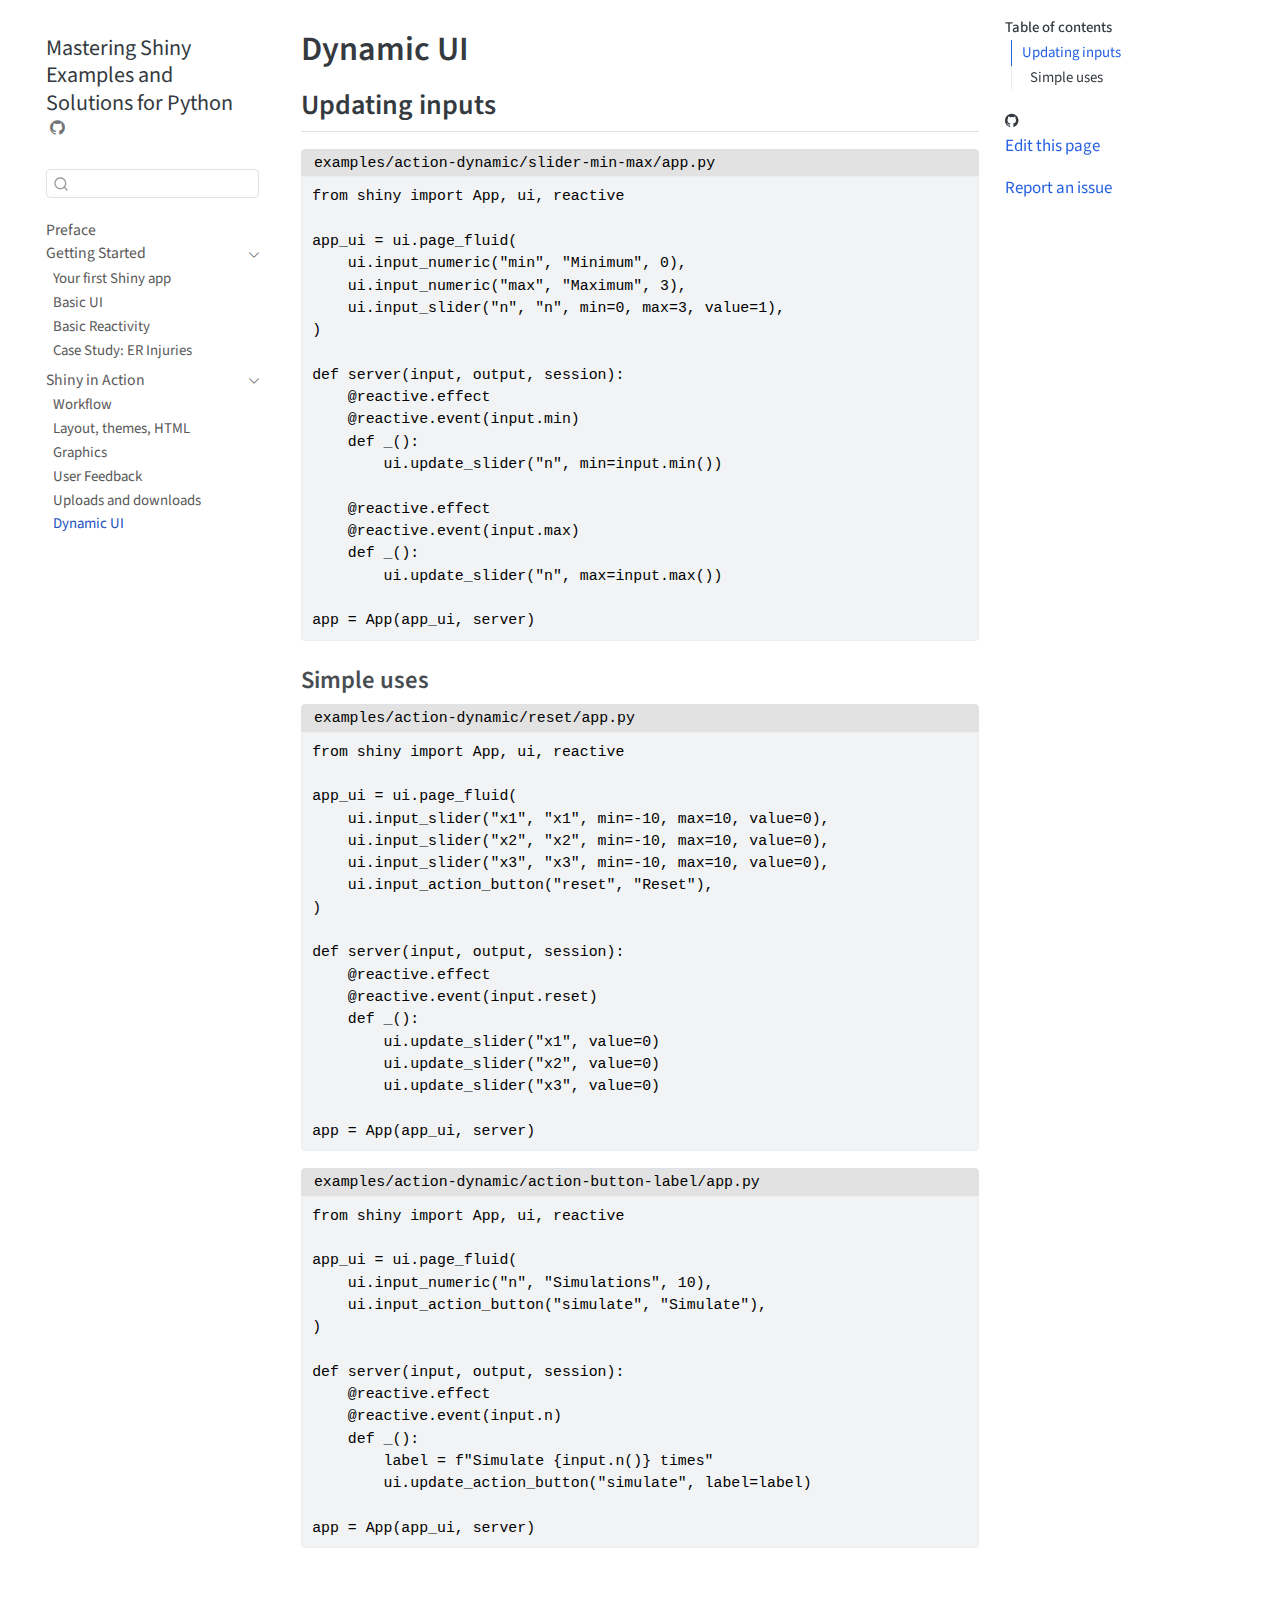
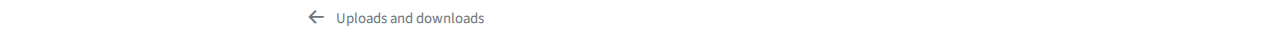
==== action-dynamic.html @ 2cd5fd48 "Built site for gh-pages" ====
<!DOCTYPE html>
<html xmlns="http://www.w3.org/1999/xhtml" lang="en" xml:lang="en"><head>

<meta charset="utf-8">
<meta name="generator" content="quarto-1.3.450">

<meta name="viewport" content="width=device-width, initial-scale=1.0, user-scalable=yes">


<title>Mastering Shiny Examples and Solutions for Python - Dynamic UI</title>
<style>
code{white-space: pre-wrap;}
span.smallcaps{font-variant: small-caps;}
div.columns{display: flex; gap: min(4vw, 1.5em);}
div.column{flex: auto; overflow-x: auto;}
div.hanging-indent{margin-left: 1.5em; text-indent: -1.5em;}
ul.task-list{list-style: none;}
ul.task-list li input[type="checkbox"] {
  width: 0.8em;
  margin: 0 0.8em 0.2em -1em; /* quarto-specific, see https://github.com/quarto-dev/quarto-cli/issues/4556 */ 
  vertical-align: middle;
}
/* CSS for syntax highlighting */
pre > code.sourceCode { white-space: pre; position: relative; }
pre > code.sourceCode > span { display: inline-block; line-height: 1.25; }
pre > code.sourceCode > span:empty { height: 1.2em; }
.sourceCode { overflow: visible; }
code.sourceCode > span { color: inherit; text-decoration: inherit; }
div.sourceCode { margin: 1em 0; }
pre.sourceCode { margin: 0; }
@media screen {
div.sourceCode { overflow: auto; }
}
@media print {
pre > code.sourceCode { white-space: pre-wrap; }
pre > code.sourceCode > span { text-indent: -5em; padding-left: 5em; }
}
pre.numberSource code
  { counter-reset: source-line 0; }
pre.numberSource code > span
  { position: relative; left: -4em; counter-increment: source-line; }
pre.numberSource code > span > a:first-child::before
  { content: counter(source-line);
    position: relative; left: -1em; text-align: right; vertical-align: baseline;
    border: none; display: inline-block;
    -webkit-touch-callout: none; -webkit-user-select: none;
    -khtml-user-select: none; -moz-user-select: none;
    -ms-user-select: none; user-select: none;
    padding: 0 4px; width: 4em;
  }
pre.numberSource { margin-left: 3em;  padding-left: 4px; }
div.sourceCode
  {   }
@media screen {
pre > code.sourceCode > span > a:first-child::before { text-decoration: underline; }
}
</style>


<script src="site_libs/quarto-nav/quarto-nav.js"></script>
<script src="site_libs/quarto-nav/headroom.min.js"></script>
<script src="site_libs/clipboard/clipboard.min.js"></script>
<script src="site_libs/quarto-search/autocomplete.umd.js"></script>
<script src="site_libs/quarto-search/fuse.min.js"></script>
<script src="site_libs/quarto-search/quarto-search.js"></script>
<meta name="quarto:offset" content="./">
<link href="./action-transfer.html" rel="prev">
<script src="site_libs/quarto-html/quarto.js"></script>
<script src="site_libs/quarto-html/popper.min.js"></script>
<script src="site_libs/quarto-html/tippy.umd.min.js"></script>
<script src="site_libs/quarto-html/anchor.min.js"></script>
<link href="site_libs/quarto-html/tippy.css" rel="stylesheet">
<link href="site_libs/quarto-html/quarto-syntax-highlighting.css" rel="stylesheet" id="quarto-text-highlighting-styles">
<script src="site_libs/bootstrap/bootstrap.min.js"></script>
<link href="site_libs/bootstrap/bootstrap-icons.css" rel="stylesheet">
<link href="site_libs/bootstrap/bootstrap.min.css" rel="stylesheet" id="quarto-bootstrap" data-mode="light">
<script id="quarto-search-options" type="application/json">{
  "location": "sidebar",
  "copy-button": false,
  "collapse-after": 3,
  "panel-placement": "start",
  "type": "textbox",
  "limit": 20,
  "language": {
    "search-no-results-text": "No results",
    "search-matching-documents-text": "matching documents",
    "search-copy-link-title": "Copy link to search",
    "search-hide-matches-text": "Hide additional matches",
    "search-more-match-text": "more match in this document",
    "search-more-matches-text": "more matches in this document",
    "search-clear-button-title": "Clear",
    "search-detached-cancel-button-title": "Cancel",
    "search-submit-button-title": "Submit",
    "search-label": "Search"
  }
}</script>


</head>

<body class="nav-sidebar floating">

<div id="quarto-search-results"></div>
  <header id="quarto-header" class="headroom fixed-top">
  <nav class="quarto-secondary-nav">
    <div class="container-fluid d-flex">
      <button type="button" class="quarto-btn-toggle btn" data-bs-toggle="collapse" data-bs-target="#quarto-sidebar,#quarto-sidebar-glass" aria-controls="quarto-sidebar" aria-expanded="false" aria-label="Toggle sidebar navigation" onclick="if (window.quartoToggleHeadroom) { window.quartoToggleHeadroom(); }">
        <i class="bi bi-layout-text-sidebar-reverse"></i>
      </button>
      <nav class="quarto-page-breadcrumbs" aria-label="breadcrumb"><ol class="breadcrumb"><li class="breadcrumb-item"><a href="./action-workflow.html">Shiny in Action</a></li><li class="breadcrumb-item"><a href="./action-dynamic.html"><span class="chapter-number">10</span>&nbsp; <span class="chapter-title">Dynamic UI</span></a></li></ol></nav>
      <a class="flex-grow-1" role="button" data-bs-toggle="collapse" data-bs-target="#quarto-sidebar,#quarto-sidebar-glass" aria-controls="quarto-sidebar" aria-expanded="false" aria-label="Toggle sidebar navigation" onclick="if (window.quartoToggleHeadroom) { window.quartoToggleHeadroom(); }">      
      </a>
      <button type="button" class="btn quarto-search-button" aria-label="" onclick="window.quartoOpenSearch();">
        <i class="bi bi-search"></i>
      </button>
    </div>
  </nav>
</header>
<!-- content -->
<div id="quarto-content" class="quarto-container page-columns page-rows-contents page-layout-article">
<!-- sidebar -->
  <nav id="quarto-sidebar" class="sidebar collapse collapse-horizontal sidebar-navigation floating overflow-auto">
    <div class="pt-lg-2 mt-2 text-left sidebar-header">
    <div class="sidebar-title mb-0 py-0">
      <a href="./">Mastering Shiny Examples and Solutions for Python</a> 
        <div class="sidebar-tools-main">
    <a href="https://github.com/youngroklee-ml/mastering-shiny-for-python" rel="" title="Source Code" class="quarto-navigation-tool px-1" aria-label="Source Code"><i class="bi bi-github"></i></a>
</div>
    </div>
      </div>
        <div class="mt-2 flex-shrink-0 align-items-center">
        <div class="sidebar-search">
        <div id="quarto-search" class="" title="Search"></div>
        </div>
        </div>
    <div class="sidebar-menu-container"> 
    <ul class="list-unstyled mt-1">
        <li class="sidebar-item">
  <div class="sidebar-item-container"> 
  <a href="./index.html" class="sidebar-item-text sidebar-link">
 <span class="menu-text">Preface</span></a>
  </div>
</li>
        <li class="sidebar-item sidebar-item-section">
      <div class="sidebar-item-container"> 
            <a class="sidebar-item-text sidebar-link text-start" data-bs-toggle="collapse" data-bs-target="#quarto-sidebar-section-1" aria-expanded="true">
 <span class="menu-text">Getting Started</span></a>
          <a class="sidebar-item-toggle text-start" data-bs-toggle="collapse" data-bs-target="#quarto-sidebar-section-1" aria-expanded="true" aria-label="Toggle section">
            <i class="bi bi-chevron-right ms-2"></i>
          </a> 
      </div>
      <ul id="quarto-sidebar-section-1" class="collapse list-unstyled sidebar-section depth1 show">  
          <li class="sidebar-item">
  <div class="sidebar-item-container"> 
  <a href="./basic-app.html" class="sidebar-item-text sidebar-link"><span class="chapter-title">Your first Shiny app</span></a>
  </div>
</li>
          <li class="sidebar-item">
  <div class="sidebar-item-container"> 
  <a href="./basic-ui.html" class="sidebar-item-text sidebar-link"><span class="chapter-title">Basic UI</span></a>
  </div>
</li>
          <li class="sidebar-item">
  <div class="sidebar-item-container"> 
  <a href="./basic-reactivity.html" class="sidebar-item-text sidebar-link"><span class="chapter-title">Basic Reactivity</span></a>
  </div>
</li>
          <li class="sidebar-item">
  <div class="sidebar-item-container"> 
  <a href="./basic-case-study.html" class="sidebar-item-text sidebar-link"><span class="chapter-title">Case Study: ER Injuries</span></a>
  </div>
</li>
      </ul>
  </li>
        <li class="sidebar-item sidebar-item-section">
      <div class="sidebar-item-container"> 
            <a class="sidebar-item-text sidebar-link text-start" data-bs-toggle="collapse" data-bs-target="#quarto-sidebar-section-2" aria-expanded="true">
 <span class="menu-text">Shiny in Action</span></a>
          <a class="sidebar-item-toggle text-start" data-bs-toggle="collapse" data-bs-target="#quarto-sidebar-section-2" aria-expanded="true" aria-label="Toggle section">
            <i class="bi bi-chevron-right ms-2"></i>
          </a> 
      </div>
      <ul id="quarto-sidebar-section-2" class="collapse list-unstyled sidebar-section depth1 show">  
          <li class="sidebar-item">
  <div class="sidebar-item-container"> 
  <a href="./action-workflow.html" class="sidebar-item-text sidebar-link"><span class="chapter-title">Workflow</span></a>
  </div>
</li>
          <li class="sidebar-item">
  <div class="sidebar-item-container"> 
  <a href="./action-layout.html" class="sidebar-item-text sidebar-link"><span class="chapter-title">Layout, themes, HTML</span></a>
  </div>
</li>
          <li class="sidebar-item">
  <div class="sidebar-item-container"> 
  <a href="./action-graphics.html" class="sidebar-item-text sidebar-link"><span class="chapter-title">Graphics</span></a>
  </div>
</li>
          <li class="sidebar-item">
  <div class="sidebar-item-container"> 
  <a href="./action-feedback.html" class="sidebar-item-text sidebar-link"><span class="chapter-title">User Feedback</span></a>
  </div>
</li>
          <li class="sidebar-item">
  <div class="sidebar-item-container"> 
  <a href="./action-transfer.html" class="sidebar-item-text sidebar-link"><span class="chapter-title">Uploads and downloads</span></a>
  </div>
</li>
          <li class="sidebar-item">
  <div class="sidebar-item-container"> 
  <a href="./action-dynamic.html" class="sidebar-item-text sidebar-link active"><span class="chapter-title">Dynamic UI</span></a>
  </div>
</li>
      </ul>
  </li>
    </ul>
    </div>
</nav>
<div id="quarto-sidebar-glass" data-bs-toggle="collapse" data-bs-target="#quarto-sidebar,#quarto-sidebar-glass"></div>
<!-- margin-sidebar -->
    <div id="quarto-margin-sidebar" class="sidebar margin-sidebar">
        <nav id="TOC" role="doc-toc" class="toc-active">
    <h2 id="toc-title">Table of contents</h2>
   
  <ul>
  <li><a href="#updating-inputs" id="toc-updating-inputs" class="nav-link active" data-scroll-target="#updating-inputs">Updating inputs</a>
  <ul class="collapse">
  <li><a href="#simple-uses" id="toc-simple-uses" class="nav-link" data-scroll-target="#simple-uses">Simple uses</a></li>
  </ul></li>
  </ul>
<div class="toc-actions"><div><i class="bi bi-github"></i></div><div class="action-links"><p><a href="https://github.com/youngroklee-ml/mastering-shiny-for-python/edit/main/action-dynamic.qmd" class="toc-action">Edit this page</a></p><p><a href="https://github.com/youngroklee-ml/mastering-shiny-for-python/issues/new" class="toc-action">Report an issue</a></p></div></div></nav>
    </div>
<!-- main -->
<main class="content" id="quarto-document-content">

<header id="title-block-header" class="quarto-title-block default">
<div class="quarto-title">
<h1 class="title"><span class="chapter-title">Dynamic UI</span></h1>
</div>



<div class="quarto-title-meta">

    
  
    
  </div>
  

</header>

<section id="updating-inputs" class="level2">
<h2 class="anchored" data-anchor-id="updating-inputs">Updating inputs</h2>
<div class="code-with-filename">
<div class="code-with-filename-file">
<pre><strong>examples/action-dynamic/slider-min-max/app.py</strong></pre>
</div>
<div class="sourceCode" id="cb1"><pre class="sourceCode python code-with-copy"><code class="sourceCode python"><span id="cb1-1"><a href="#cb1-1" aria-hidden="true" tabindex="-1"></a><span class="im">from</span> shiny <span class="im">import</span> App, ui, reactive</span>
<span id="cb1-2"><a href="#cb1-2" aria-hidden="true" tabindex="-1"></a></span>
<span id="cb1-3"><a href="#cb1-3" aria-hidden="true" tabindex="-1"></a>app_ui <span class="op">=</span> ui.page_fluid(</span>
<span id="cb1-4"><a href="#cb1-4" aria-hidden="true" tabindex="-1"></a>    ui.input_numeric(<span class="st">"min"</span>, <span class="st">"Minimum"</span>, <span class="dv">0</span>),</span>
<span id="cb1-5"><a href="#cb1-5" aria-hidden="true" tabindex="-1"></a>    ui.input_numeric(<span class="st">"max"</span>, <span class="st">"Maximum"</span>, <span class="dv">3</span>),</span>
<span id="cb1-6"><a href="#cb1-6" aria-hidden="true" tabindex="-1"></a>    ui.input_slider(<span class="st">"n"</span>, <span class="st">"n"</span>, <span class="bu">min</span><span class="op">=</span><span class="dv">0</span>, <span class="bu">max</span><span class="op">=</span><span class="dv">3</span>, value<span class="op">=</span><span class="dv">1</span>),</span>
<span id="cb1-7"><a href="#cb1-7" aria-hidden="true" tabindex="-1"></a>)</span>
<span id="cb1-8"><a href="#cb1-8" aria-hidden="true" tabindex="-1"></a></span>
<span id="cb1-9"><a href="#cb1-9" aria-hidden="true" tabindex="-1"></a><span class="kw">def</span> server(<span class="bu">input</span>, output, session):</span>
<span id="cb1-10"><a href="#cb1-10" aria-hidden="true" tabindex="-1"></a>    <span class="at">@reactive.effect</span></span>
<span id="cb1-11"><a href="#cb1-11" aria-hidden="true" tabindex="-1"></a>    <span class="at">@reactive.event</span>(<span class="bu">input</span>.<span class="bu">min</span>)</span>
<span id="cb1-12"><a href="#cb1-12" aria-hidden="true" tabindex="-1"></a>    <span class="kw">def</span> _():</span>
<span id="cb1-13"><a href="#cb1-13" aria-hidden="true" tabindex="-1"></a>        ui.update_slider(<span class="st">"n"</span>, <span class="bu">min</span><span class="op">=</span><span class="bu">input</span>.<span class="bu">min</span>())</span>
<span id="cb1-14"><a href="#cb1-14" aria-hidden="true" tabindex="-1"></a>    </span>
<span id="cb1-15"><a href="#cb1-15" aria-hidden="true" tabindex="-1"></a>    <span class="at">@reactive.effect</span></span>
<span id="cb1-16"><a href="#cb1-16" aria-hidden="true" tabindex="-1"></a>    <span class="at">@reactive.event</span>(<span class="bu">input</span>.<span class="bu">max</span>)</span>
<span id="cb1-17"><a href="#cb1-17" aria-hidden="true" tabindex="-1"></a>    <span class="kw">def</span> _():</span>
<span id="cb1-18"><a href="#cb1-18" aria-hidden="true" tabindex="-1"></a>        ui.update_slider(<span class="st">"n"</span>, <span class="bu">max</span><span class="op">=</span><span class="bu">input</span>.<span class="bu">max</span>())</span>
<span id="cb1-19"><a href="#cb1-19" aria-hidden="true" tabindex="-1"></a></span>
<span id="cb1-20"><a href="#cb1-20" aria-hidden="true" tabindex="-1"></a>app <span class="op">=</span> App(app_ui, server)</span></code><button title="Copy to Clipboard" class="code-copy-button"><i class="bi"></i></button></pre></div>
</div>
<section id="simple-uses" class="level3">
<h3 class="anchored" data-anchor-id="simple-uses">Simple uses</h3>
<div class="code-with-filename">
<div class="code-with-filename-file">
<pre><strong>examples/action-dynamic/reset/app.py</strong></pre>
</div>
<div class="sourceCode" id="cb2"><pre class="sourceCode python code-with-copy"><code class="sourceCode python"><span id="cb2-1"><a href="#cb2-1" aria-hidden="true" tabindex="-1"></a><span class="im">from</span> shiny <span class="im">import</span> App, ui, reactive</span>
<span id="cb2-2"><a href="#cb2-2" aria-hidden="true" tabindex="-1"></a></span>
<span id="cb2-3"><a href="#cb2-3" aria-hidden="true" tabindex="-1"></a>app_ui <span class="op">=</span> ui.page_fluid(</span>
<span id="cb2-4"><a href="#cb2-4" aria-hidden="true" tabindex="-1"></a>    ui.input_slider(<span class="st">"x1"</span>, <span class="st">"x1"</span>, <span class="bu">min</span><span class="op">=-</span><span class="dv">10</span>, <span class="bu">max</span><span class="op">=</span><span class="dv">10</span>, value<span class="op">=</span><span class="dv">0</span>),</span>
<span id="cb2-5"><a href="#cb2-5" aria-hidden="true" tabindex="-1"></a>    ui.input_slider(<span class="st">"x2"</span>, <span class="st">"x2"</span>, <span class="bu">min</span><span class="op">=-</span><span class="dv">10</span>, <span class="bu">max</span><span class="op">=</span><span class="dv">10</span>, value<span class="op">=</span><span class="dv">0</span>),</span>
<span id="cb2-6"><a href="#cb2-6" aria-hidden="true" tabindex="-1"></a>    ui.input_slider(<span class="st">"x3"</span>, <span class="st">"x3"</span>, <span class="bu">min</span><span class="op">=-</span><span class="dv">10</span>, <span class="bu">max</span><span class="op">=</span><span class="dv">10</span>, value<span class="op">=</span><span class="dv">0</span>),</span>
<span id="cb2-7"><a href="#cb2-7" aria-hidden="true" tabindex="-1"></a>    ui.input_action_button(<span class="st">"reset"</span>, <span class="st">"Reset"</span>),</span>
<span id="cb2-8"><a href="#cb2-8" aria-hidden="true" tabindex="-1"></a>)</span>
<span id="cb2-9"><a href="#cb2-9" aria-hidden="true" tabindex="-1"></a></span>
<span id="cb2-10"><a href="#cb2-10" aria-hidden="true" tabindex="-1"></a><span class="kw">def</span> server(<span class="bu">input</span>, output, session):</span>
<span id="cb2-11"><a href="#cb2-11" aria-hidden="true" tabindex="-1"></a>    <span class="at">@reactive.effect</span></span>
<span id="cb2-12"><a href="#cb2-12" aria-hidden="true" tabindex="-1"></a>    <span class="at">@reactive.event</span>(<span class="bu">input</span>.reset)</span>
<span id="cb2-13"><a href="#cb2-13" aria-hidden="true" tabindex="-1"></a>    <span class="kw">def</span> _():</span>
<span id="cb2-14"><a href="#cb2-14" aria-hidden="true" tabindex="-1"></a>        ui.update_slider(<span class="st">"x1"</span>, value<span class="op">=</span><span class="dv">0</span>)</span>
<span id="cb2-15"><a href="#cb2-15" aria-hidden="true" tabindex="-1"></a>        ui.update_slider(<span class="st">"x2"</span>, value<span class="op">=</span><span class="dv">0</span>)</span>
<span id="cb2-16"><a href="#cb2-16" aria-hidden="true" tabindex="-1"></a>        ui.update_slider(<span class="st">"x3"</span>, value<span class="op">=</span><span class="dv">0</span>)</span>
<span id="cb2-17"><a href="#cb2-17" aria-hidden="true" tabindex="-1"></a></span>
<span id="cb2-18"><a href="#cb2-18" aria-hidden="true" tabindex="-1"></a>app <span class="op">=</span> App(app_ui, server)</span></code><button title="Copy to Clipboard" class="code-copy-button"><i class="bi"></i></button></pre></div>
</div>
<div class="code-with-filename">
<div class="code-with-filename-file">
<pre><strong>examples/action-dynamic/action-button-label/app.py</strong></pre>
</div>
<div class="sourceCode" id="cb3"><pre class="sourceCode python code-with-copy"><code class="sourceCode python"><span id="cb3-1"><a href="#cb3-1" aria-hidden="true" tabindex="-1"></a><span class="im">from</span> shiny <span class="im">import</span> App, ui, reactive</span>
<span id="cb3-2"><a href="#cb3-2" aria-hidden="true" tabindex="-1"></a></span>
<span id="cb3-3"><a href="#cb3-3" aria-hidden="true" tabindex="-1"></a>app_ui <span class="op">=</span> ui.page_fluid(</span>
<span id="cb3-4"><a href="#cb3-4" aria-hidden="true" tabindex="-1"></a>    ui.input_numeric(<span class="st">"n"</span>, <span class="st">"Simulations"</span>, <span class="dv">10</span>),</span>
<span id="cb3-5"><a href="#cb3-5" aria-hidden="true" tabindex="-1"></a>    ui.input_action_button(<span class="st">"simulate"</span>, <span class="st">"Simulate"</span>),</span>
<span id="cb3-6"><a href="#cb3-6" aria-hidden="true" tabindex="-1"></a>)</span>
<span id="cb3-7"><a href="#cb3-7" aria-hidden="true" tabindex="-1"></a></span>
<span id="cb3-8"><a href="#cb3-8" aria-hidden="true" tabindex="-1"></a><span class="kw">def</span> server(<span class="bu">input</span>, output, session):</span>
<span id="cb3-9"><a href="#cb3-9" aria-hidden="true" tabindex="-1"></a>    <span class="at">@reactive.effect</span></span>
<span id="cb3-10"><a href="#cb3-10" aria-hidden="true" tabindex="-1"></a>    <span class="at">@reactive.event</span>(<span class="bu">input</span>.n)</span>
<span id="cb3-11"><a href="#cb3-11" aria-hidden="true" tabindex="-1"></a>    <span class="kw">def</span> _():</span>
<span id="cb3-12"><a href="#cb3-12" aria-hidden="true" tabindex="-1"></a>        label <span class="op">=</span> <span class="ss">f"Simulate </span><span class="sc">{</span><span class="bu">input</span><span class="sc">.</span>n()<span class="sc">}</span><span class="ss"> times"</span></span>
<span id="cb3-13"><a href="#cb3-13" aria-hidden="true" tabindex="-1"></a>        ui.update_action_button(<span class="st">"simulate"</span>, label<span class="op">=</span>label)</span>
<span id="cb3-14"><a href="#cb3-14" aria-hidden="true" tabindex="-1"></a></span>
<span id="cb3-15"><a href="#cb3-15" aria-hidden="true" tabindex="-1"></a>app <span class="op">=</span> App(app_ui, server)</span></code><button title="Copy to Clipboard" class="code-copy-button"><i class="bi"></i></button></pre></div>
</div>


</section>
</section>

</main> <!-- /main -->
<script id="quarto-html-after-body" type="application/javascript">
window.document.addEventListener("DOMContentLoaded", function (event) {
  const toggleBodyColorMode = (bsSheetEl) => {
    const mode = bsSheetEl.getAttribute("data-mode");
    const bodyEl = window.document.querySelector("body");
    if (mode === "dark") {
      bodyEl.classList.add("quarto-dark");
      bodyEl.classList.remove("quarto-light");
    } else {
      bodyEl.classList.add("quarto-light");
      bodyEl.classList.remove("quarto-dark");
    }
  }
  const toggleBodyColorPrimary = () => {
    const bsSheetEl = window.document.querySelector("link#quarto-bootstrap");
    if (bsSheetEl) {
      toggleBodyColorMode(bsSheetEl);
    }
  }
  toggleBodyColorPrimary();  
  const icon = "";
  const anchorJS = new window.AnchorJS();
  anchorJS.options = {
    placement: 'right',
    icon: icon
  };
  anchorJS.add('.anchored');
  const isCodeAnnotation = (el) => {
    for (const clz of el.classList) {
      if (clz.startsWith('code-annotation-')) {                     
        return true;
      }
    }
    return false;
  }
  const clipboard = new window.ClipboardJS('.code-copy-button', {
    text: function(trigger) {
      const codeEl = trigger.previousElementSibling.cloneNode(true);
      for (const childEl of codeEl.children) {
        if (isCodeAnnotation(childEl)) {
          childEl.remove();
        }
      }
      return codeEl.innerText;
    }
  });
  clipboard.on('success', function(e) {
    // button target
    const button = e.trigger;
    // don't keep focus
    button.blur();
    // flash "checked"
    button.classList.add('code-copy-button-checked');
    var currentTitle = button.getAttribute("title");
    button.setAttribute("title", "Copied!");
    let tooltip;
    if (window.bootstrap) {
      button.setAttribute("data-bs-toggle", "tooltip");
      button.setAttribute("data-bs-placement", "left");
      button.setAttribute("data-bs-title", "Copied!");
      tooltip = new bootstrap.Tooltip(button, 
        { trigger: "manual", 
          customClass: "code-copy-button-tooltip",
          offset: [0, -8]});
      tooltip.show();    
    }
    setTimeout(function() {
      if (tooltip) {
        tooltip.hide();
        button.removeAttribute("data-bs-title");
        button.removeAttribute("data-bs-toggle");
        button.removeAttribute("data-bs-placement");
      }
      button.setAttribute("title", currentTitle);
      button.classList.remove('code-copy-button-checked');
    }, 1000);
    // clear code selection
    e.clearSelection();
  });
  function tippyHover(el, contentFn) {
    const config = {
      allowHTML: true,
      content: contentFn,
      maxWidth: 500,
      delay: 100,
      arrow: false,
      appendTo: function(el) {
          return el.parentElement;
      },
      interactive: true,
      interactiveBorder: 10,
      theme: 'quarto',
      placement: 'bottom-start'
    };
    window.tippy(el, config); 
  }
  const noterefs = window.document.querySelectorAll('a[role="doc-noteref"]');
  for (var i=0; i<noterefs.length; i++) {
    const ref = noterefs[i];
    tippyHover(ref, function() {
      // use id or data attribute instead here
      let href = ref.getAttribute('data-footnote-href') || ref.getAttribute('href');
      try { href = new URL(href).hash; } catch {}
      const id = href.replace(/^#\/?/, "");
      const note = window.document.getElementById(id);
      return note.innerHTML;
    });
  }
      let selectedAnnoteEl;
      const selectorForAnnotation = ( cell, annotation) => {
        let cellAttr = 'data-code-cell="' + cell + '"';
        let lineAttr = 'data-code-annotation="' +  annotation + '"';
        const selector = 'span[' + cellAttr + '][' + lineAttr + ']';
        return selector;
      }
      const selectCodeLines = (annoteEl) => {
        const doc = window.document;
        const targetCell = annoteEl.getAttribute("data-target-cell");
        const targetAnnotation = annoteEl.getAttribute("data-target-annotation");
        const annoteSpan = window.document.querySelector(selectorForAnnotation(targetCell, targetAnnotation));
        const lines = annoteSpan.getAttribute("data-code-lines").split(",");
        const lineIds = lines.map((line) => {
          return targetCell + "-" + line;
        })
        let top = null;
        let height = null;
        let parent = null;
        if (lineIds.length > 0) {
            //compute the position of the single el (top and bottom and make a div)
            const el = window.document.getElementById(lineIds[0]);
            top = el.offsetTop;
            height = el.offsetHeight;
            parent = el.parentElement.parentElement;
          if (lineIds.length > 1) {
            const lastEl = window.document.getElementById(lineIds[lineIds.length - 1]);
            const bottom = lastEl.offsetTop + lastEl.offsetHeight;
            height = bottom - top;
          }
          if (top !== null && height !== null && parent !== null) {
            // cook up a div (if necessary) and position it 
            let div = window.document.getElementById("code-annotation-line-highlight");
            if (div === null) {
              div = window.document.createElement("div");
              div.setAttribute("id", "code-annotation-line-highlight");
              div.style.position = 'absolute';
              parent.appendChild(div);
            }
            div.style.top = top - 2 + "px";
            div.style.height = height + 4 + "px";
            let gutterDiv = window.document.getElementById("code-annotation-line-highlight-gutter");
            if (gutterDiv === null) {
              gutterDiv = window.document.createElement("div");
              gutterDiv.setAttribute("id", "code-annotation-line-highlight-gutter");
              gutterDiv.style.position = 'absolute';
              const codeCell = window.document.getElementById(targetCell);
              const gutter = codeCell.querySelector('.code-annotation-gutter');
              gutter.appendChild(gutterDiv);
            }
            gutterDiv.style.top = top - 2 + "px";
            gutterDiv.style.height = height + 4 + "px";
          }
          selectedAnnoteEl = annoteEl;
        }
      };
      const unselectCodeLines = () => {
        const elementsIds = ["code-annotation-line-highlight", "code-annotation-line-highlight-gutter"];
        elementsIds.forEach((elId) => {
          const div = window.document.getElementById(elId);
          if (div) {
            div.remove();
          }
        });
        selectedAnnoteEl = undefined;
      };
      // Attach click handler to the DT
      const annoteDls = window.document.querySelectorAll('dt[data-target-cell]');
      for (const annoteDlNode of annoteDls) {
        annoteDlNode.addEventListener('click', (event) => {
          const clickedEl = event.target;
          if (clickedEl !== selectedAnnoteEl) {
            unselectCodeLines();
            const activeEl = window.document.querySelector('dt[data-target-cell].code-annotation-active');
            if (activeEl) {
              activeEl.classList.remove('code-annotation-active');
            }
            selectCodeLines(clickedEl);
            clickedEl.classList.add('code-annotation-active');
          } else {
            // Unselect the line
            unselectCodeLines();
            clickedEl.classList.remove('code-annotation-active');
          }
        });
      }
  const findCites = (el) => {
    const parentEl = el.parentElement;
    if (parentEl) {
      const cites = parentEl.dataset.cites;
      if (cites) {
        return {
          el,
          cites: cites.split(' ')
        };
      } else {
        return findCites(el.parentElement)
      }
    } else {
      return undefined;
    }
  };
  var bibliorefs = window.document.querySelectorAll('a[role="doc-biblioref"]');
  for (var i=0; i<bibliorefs.length; i++) {
    const ref = bibliorefs[i];
    const citeInfo = findCites(ref);
    if (citeInfo) {
      tippyHover(citeInfo.el, function() {
        var popup = window.document.createElement('div');
        citeInfo.cites.forEach(function(cite) {
          var citeDiv = window.document.createElement('div');
          citeDiv.classList.add('hanging-indent');
          citeDiv.classList.add('csl-entry');
          var biblioDiv = window.document.getElementById('ref-' + cite);
          if (biblioDiv) {
            citeDiv.innerHTML = biblioDiv.innerHTML;
          }
          popup.appendChild(citeDiv);
        });
        return popup.innerHTML;
      });
    }
  }
});
</script>
<nav class="page-navigation">
  <div class="nav-page nav-page-previous">
      <a href="./action-transfer.html" class="pagination-link">
        <i class="bi bi-arrow-left-short"></i> <span class="nav-page-text"><span class="chapter-title">Uploads and downloads</span></span>
      </a>          
  </div>
  <div class="nav-page nav-page-next">
  </div>
</nav>
</div> <!-- /content -->



</body></html>
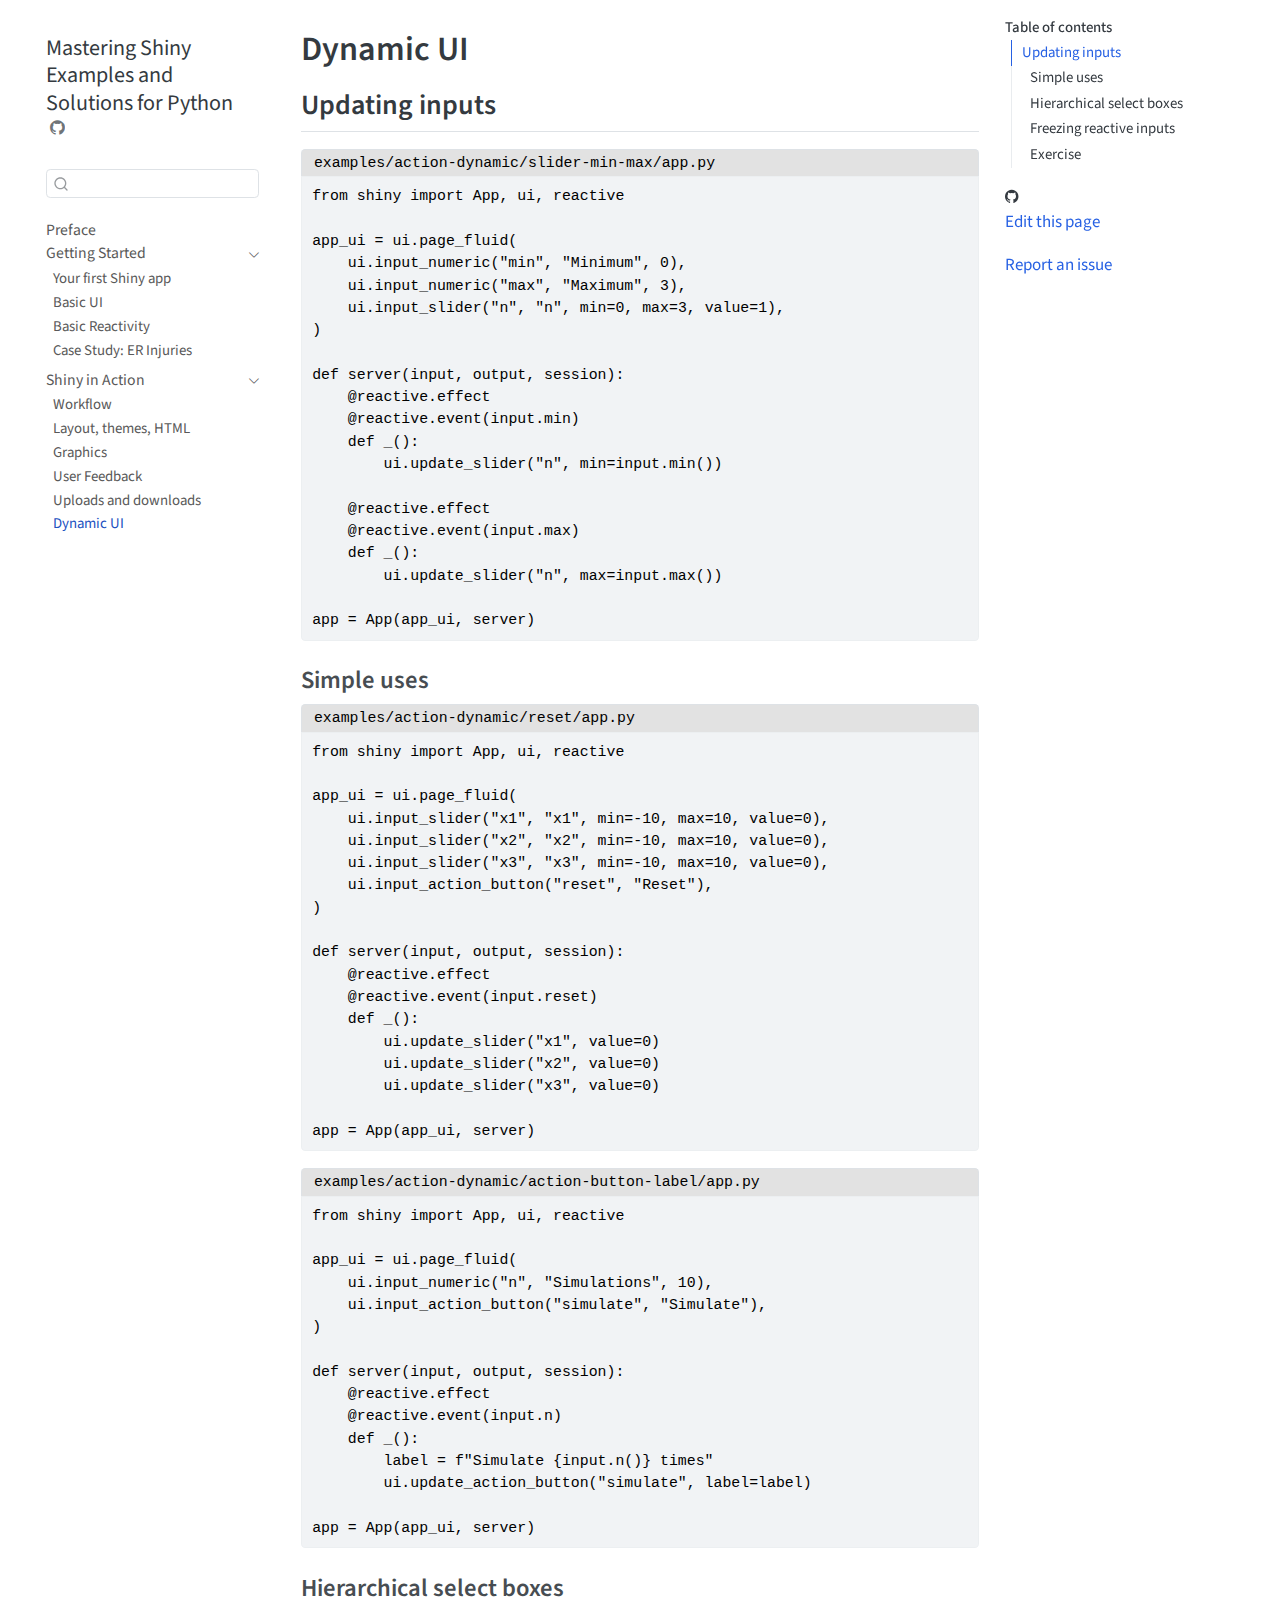
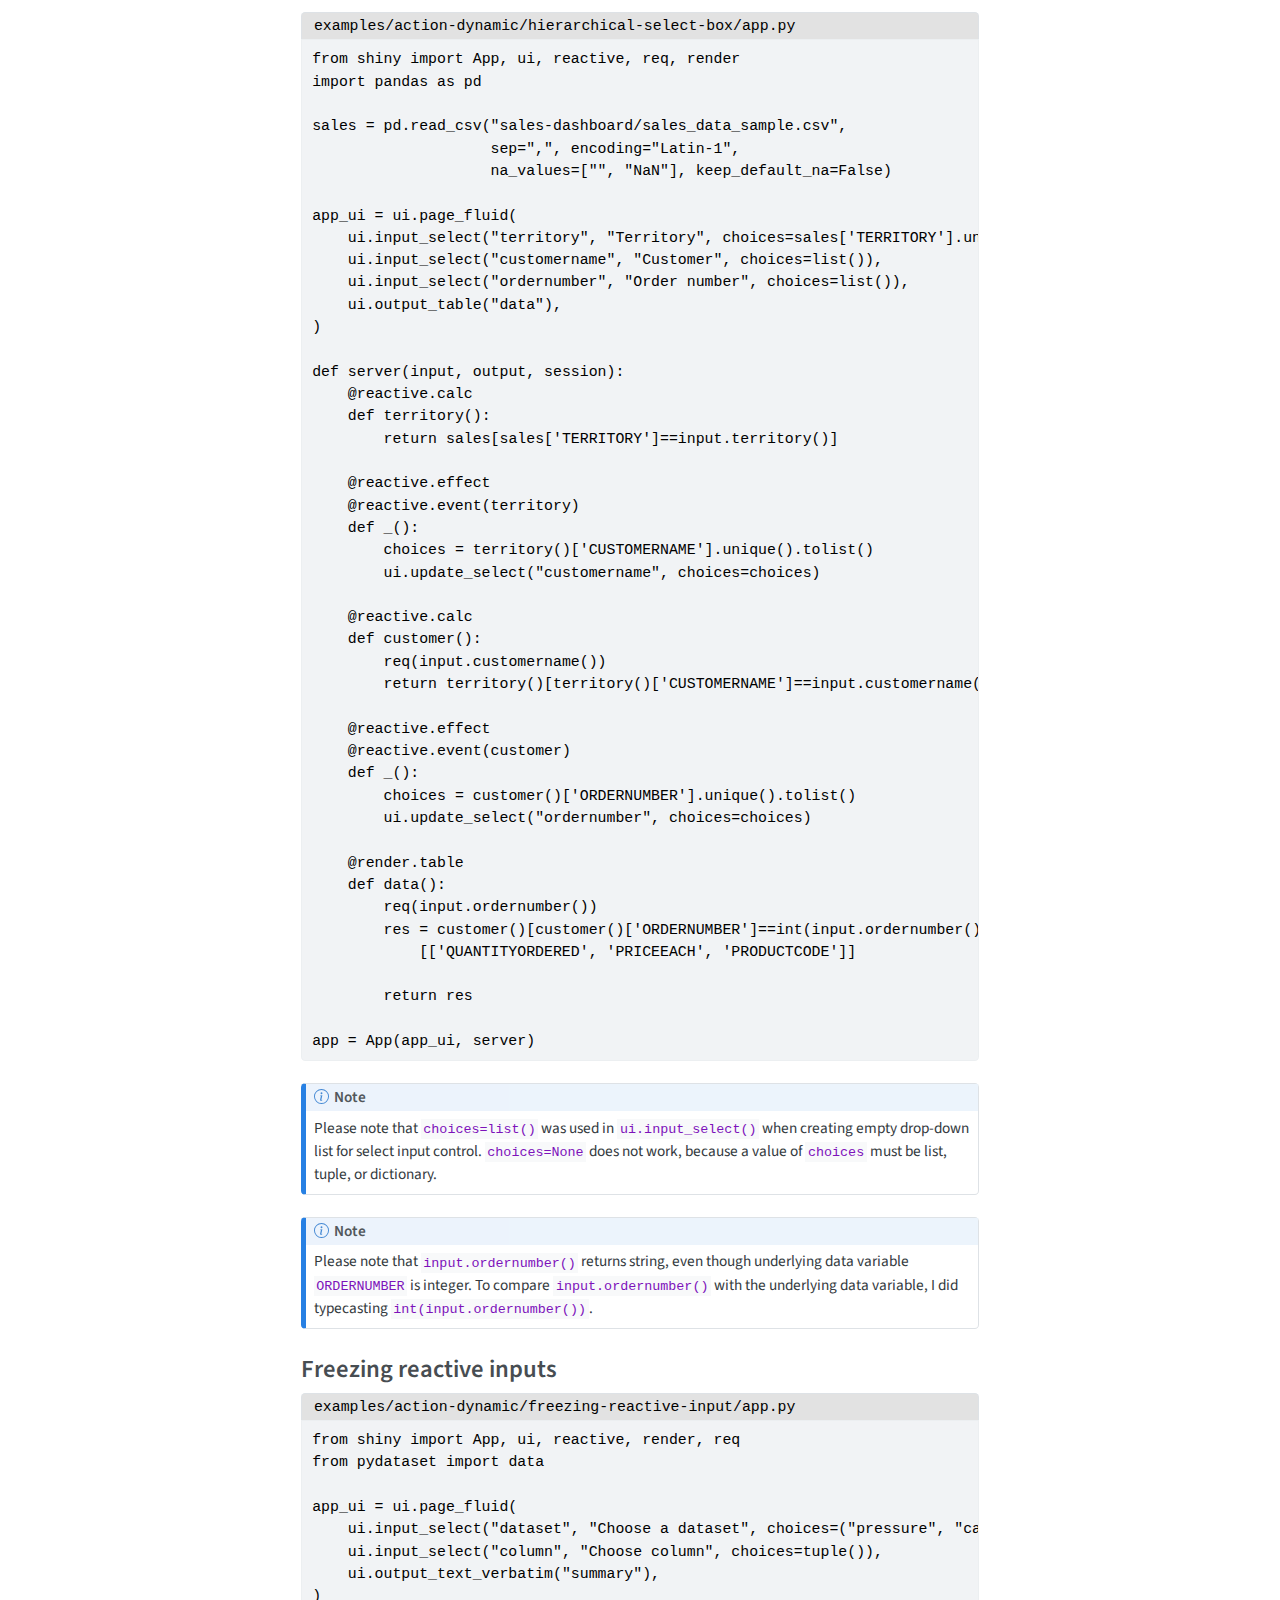
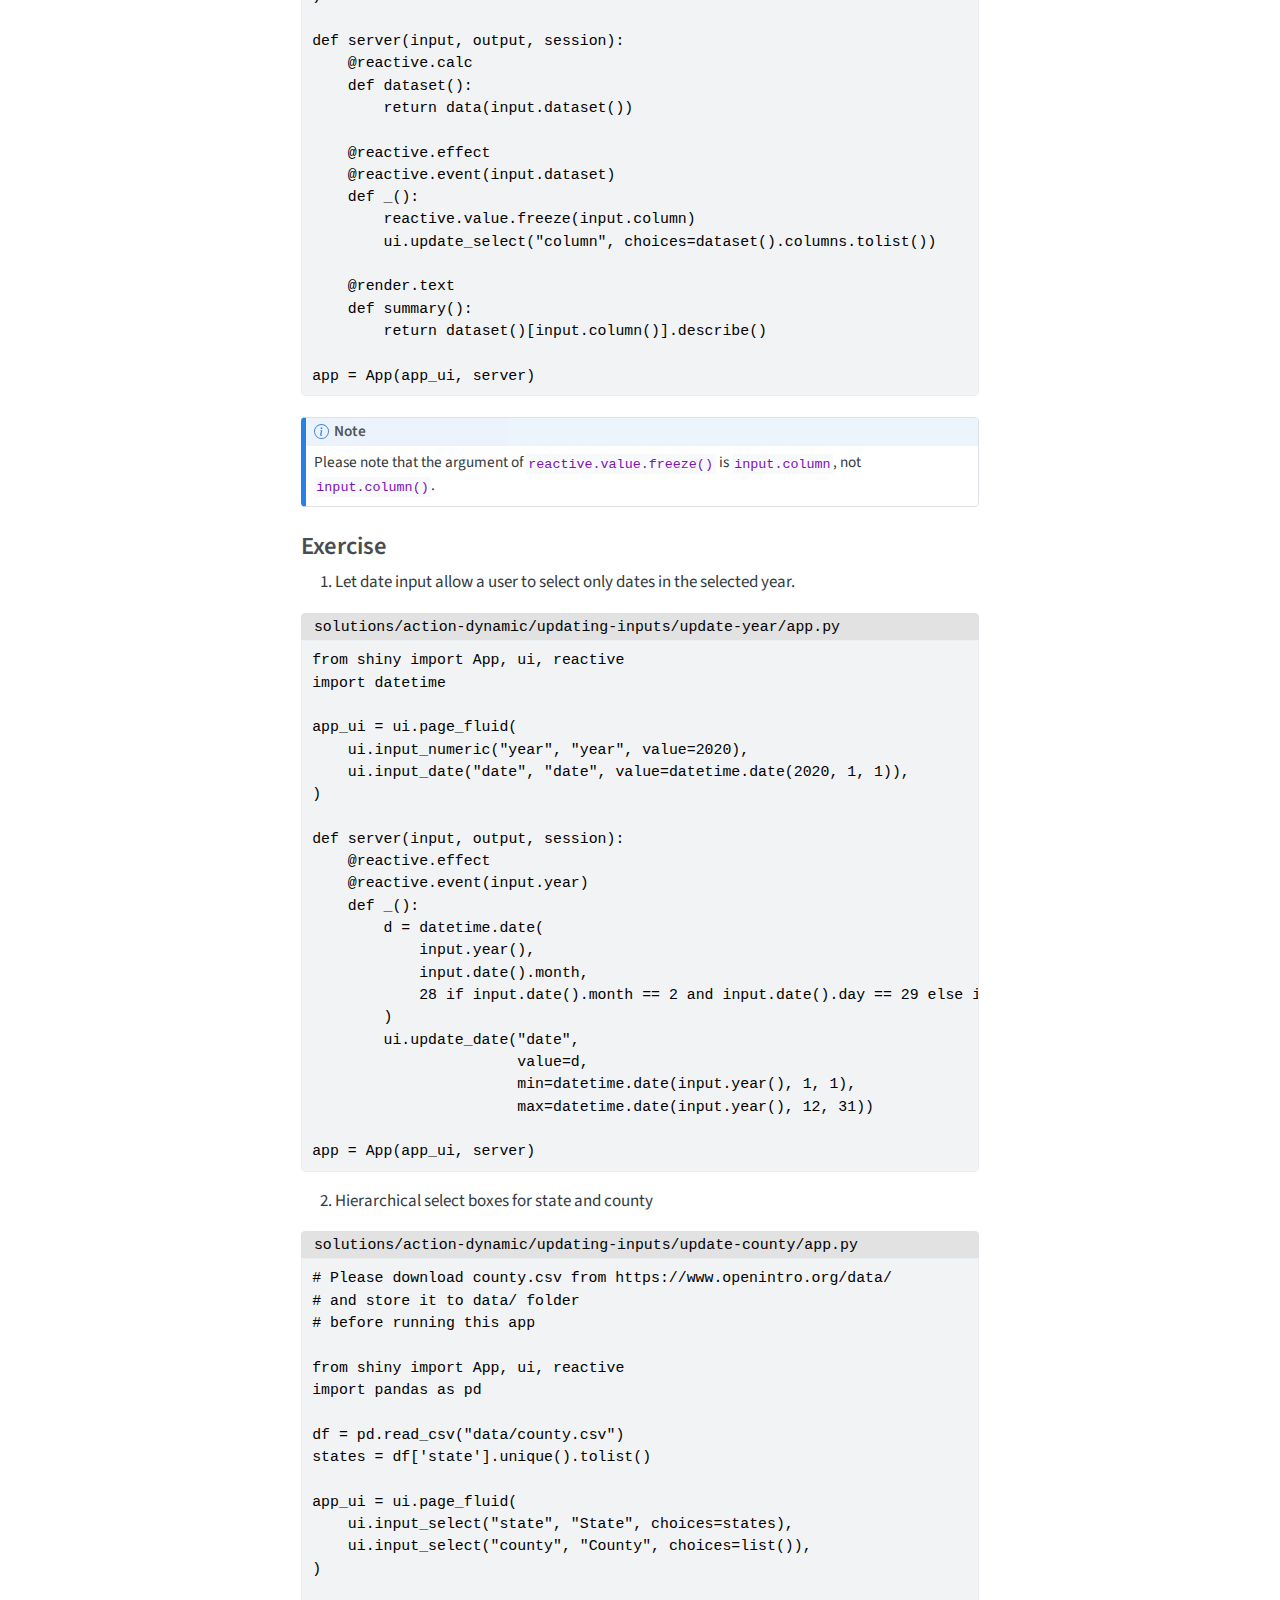
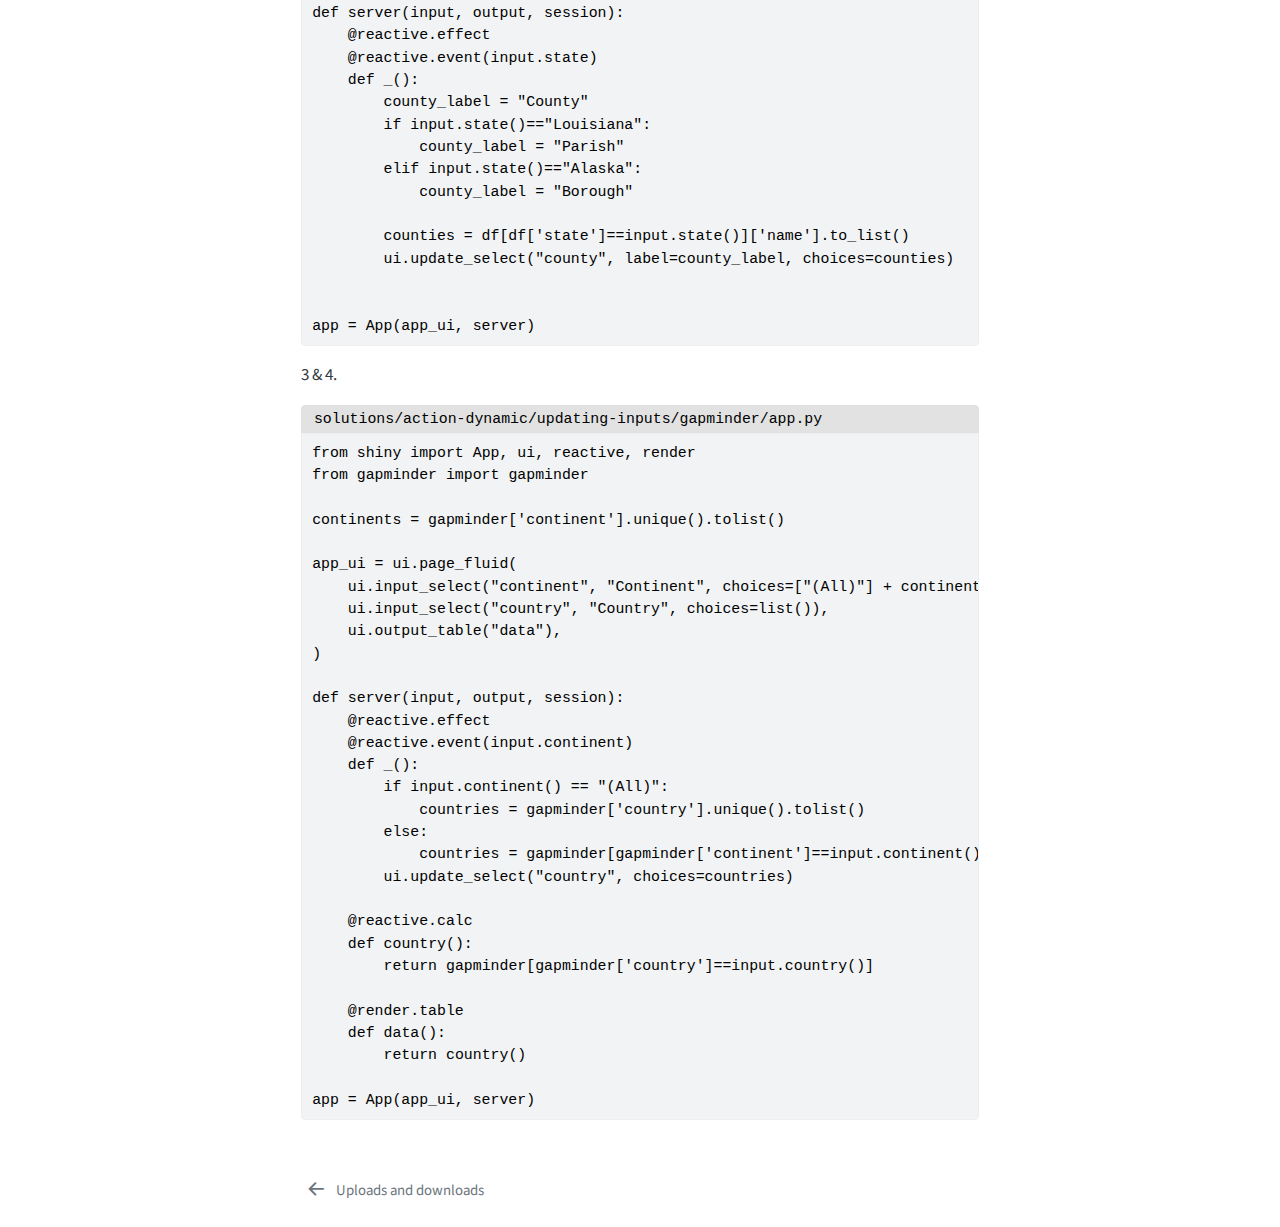
==== commit 68ae539b: "Built site for gh-pages" ====
--- a/action-dynamic.html
+++ b/action-dynamic.html
@@ -226,6 +226,9 @@
   <li><a href="#updating-inputs" id="toc-updating-inputs" class="nav-link active" data-scroll-target="#updating-inputs">Updating inputs</a>
   <ul class="collapse">
   <li><a href="#simple-uses" id="toc-simple-uses" class="nav-link" data-scroll-target="#simple-uses">Simple uses</a></li>
+  <li><a href="#hierarchical-select-boxes" id="toc-hierarchical-select-boxes" class="nav-link" data-scroll-target="#hierarchical-select-boxes">Hierarchical select boxes</a></li>
+  <li><a href="#freezing-reactive-inputs" id="toc-freezing-reactive-inputs" class="nav-link" data-scroll-target="#freezing-reactive-inputs">Freezing reactive inputs</a></li>
+  <li><a href="#exercise" id="toc-exercise" class="nav-link" data-scroll-target="#exercise">Exercise</a></li>
   </ul></li>
   </ul>
 <div class="toc-actions"><div><i class="bi bi-github"></i></div><div class="action-links"><p><a href="https://github.com/youngroklee-ml/mastering-shiny-for-python/edit/main/action-dynamic.qmd" class="toc-action">Edit this page</a></p><p><a href="https://github.com/youngroklee-ml/mastering-shiny-for-python/issues/new" class="toc-action">Report an issue</a></p></div></div></nav>
@@ -321,6 +324,239 @@
 <span id="cb3-13"><a href="#cb3-13" aria-hidden="true" tabindex="-1"></a>        ui.update_action_button(<span class="st">"simulate"</span>, label<span class="op">=</span>label)</span>
 <span id="cb3-14"><a href="#cb3-14" aria-hidden="true" tabindex="-1"></a></span>
 <span id="cb3-15"><a href="#cb3-15" aria-hidden="true" tabindex="-1"></a>app <span class="op">=</span> App(app_ui, server)</span></code><button title="Copy to Clipboard" class="code-copy-button"><i class="bi"></i></button></pre></div>
+</div>
+</section>
+<section id="hierarchical-select-boxes" class="level3">
+<h3 class="anchored" data-anchor-id="hierarchical-select-boxes">Hierarchical select boxes</h3>
+<div class="code-with-filename">
+<div class="code-with-filename-file">
+<pre><strong>examples/action-dynamic/hierarchical-select-box/app.py</strong></pre>
+</div>
+<div class="sourceCode" id="cb4"><pre class="sourceCode python code-with-copy"><code class="sourceCode python"><span id="cb4-1"><a href="#cb4-1" aria-hidden="true" tabindex="-1"></a><span class="im">from</span> shiny <span class="im">import</span> App, ui, reactive, req, render</span>
+<span id="cb4-2"><a href="#cb4-2" aria-hidden="true" tabindex="-1"></a><span class="im">import</span> pandas <span class="im">as</span> pd</span>
+<span id="cb4-3"><a href="#cb4-3" aria-hidden="true" tabindex="-1"></a></span>
+<span id="cb4-4"><a href="#cb4-4" aria-hidden="true" tabindex="-1"></a>sales <span class="op">=</span> pd.read_csv(<span class="st">"sales-dashboard/sales_data_sample.csv"</span>,</span>
+<span id="cb4-5"><a href="#cb4-5" aria-hidden="true" tabindex="-1"></a>                    sep<span class="op">=</span><span class="st">","</span>, encoding<span class="op">=</span><span class="st">"Latin-1"</span>, </span>
+<span id="cb4-6"><a href="#cb4-6" aria-hidden="true" tabindex="-1"></a>                    na_values<span class="op">=</span>[<span class="st">""</span>, <span class="st">"NaN"</span>], keep_default_na<span class="op">=</span><span class="va">False</span>)</span>
+<span id="cb4-7"><a href="#cb4-7" aria-hidden="true" tabindex="-1"></a></span>
+<span id="cb4-8"><a href="#cb4-8" aria-hidden="true" tabindex="-1"></a>app_ui <span class="op">=</span> ui.page_fluid(</span>
+<span id="cb4-9"><a href="#cb4-9" aria-hidden="true" tabindex="-1"></a>    ui.input_select(<span class="st">"territory"</span>, <span class="st">"Territory"</span>, choices<span class="op">=</span>sales[<span class="st">'TERRITORY'</span>].unique().tolist()),</span>
+<span id="cb4-10"><a href="#cb4-10" aria-hidden="true" tabindex="-1"></a>    ui.input_select(<span class="st">"customername"</span>, <span class="st">"Customer"</span>, choices<span class="op">=</span><span class="bu">list</span>()),</span>
+<span id="cb4-11"><a href="#cb4-11" aria-hidden="true" tabindex="-1"></a>    ui.input_select(<span class="st">"ordernumber"</span>, <span class="st">"Order number"</span>, choices<span class="op">=</span><span class="bu">list</span>()),</span>
+<span id="cb4-12"><a href="#cb4-12" aria-hidden="true" tabindex="-1"></a>    ui.output_table(<span class="st">"data"</span>),</span>
+<span id="cb4-13"><a href="#cb4-13" aria-hidden="true" tabindex="-1"></a>)</span>
+<span id="cb4-14"><a href="#cb4-14" aria-hidden="true" tabindex="-1"></a></span>
+<span id="cb4-15"><a href="#cb4-15" aria-hidden="true" tabindex="-1"></a><span class="kw">def</span> server(<span class="bu">input</span>, output, session):</span>
+<span id="cb4-16"><a href="#cb4-16" aria-hidden="true" tabindex="-1"></a>    <span class="at">@reactive.calc</span></span>
+<span id="cb4-17"><a href="#cb4-17" aria-hidden="true" tabindex="-1"></a>    <span class="kw">def</span> territory():</span>
+<span id="cb4-18"><a href="#cb4-18" aria-hidden="true" tabindex="-1"></a>        <span class="cf">return</span> sales[sales[<span class="st">'TERRITORY'</span>]<span class="op">==</span><span class="bu">input</span>.territory()]</span>
+<span id="cb4-19"><a href="#cb4-19" aria-hidden="true" tabindex="-1"></a>    </span>
+<span id="cb4-20"><a href="#cb4-20" aria-hidden="true" tabindex="-1"></a>    <span class="at">@reactive.effect</span></span>
+<span id="cb4-21"><a href="#cb4-21" aria-hidden="true" tabindex="-1"></a>    <span class="at">@reactive.event</span>(territory)</span>
+<span id="cb4-22"><a href="#cb4-22" aria-hidden="true" tabindex="-1"></a>    <span class="kw">def</span> _():</span>
+<span id="cb4-23"><a href="#cb4-23" aria-hidden="true" tabindex="-1"></a>        choices <span class="op">=</span> territory()[<span class="st">'CUSTOMERNAME'</span>].unique().tolist()</span>
+<span id="cb4-24"><a href="#cb4-24" aria-hidden="true" tabindex="-1"></a>        ui.update_select(<span class="st">"customername"</span>, choices<span class="op">=</span>choices)</span>
+<span id="cb4-25"><a href="#cb4-25" aria-hidden="true" tabindex="-1"></a></span>
+<span id="cb4-26"><a href="#cb4-26" aria-hidden="true" tabindex="-1"></a>    <span class="at">@reactive.calc</span></span>
+<span id="cb4-27"><a href="#cb4-27" aria-hidden="true" tabindex="-1"></a>    <span class="kw">def</span> customer():</span>
+<span id="cb4-28"><a href="#cb4-28" aria-hidden="true" tabindex="-1"></a>        req(<span class="bu">input</span>.customername())</span>
+<span id="cb4-29"><a href="#cb4-29" aria-hidden="true" tabindex="-1"></a>        <span class="cf">return</span> territory()[territory()[<span class="st">'CUSTOMERNAME'</span>]<span class="op">==</span><span class="bu">input</span>.customername()]</span>
+<span id="cb4-30"><a href="#cb4-30" aria-hidden="true" tabindex="-1"></a>    </span>
+<span id="cb4-31"><a href="#cb4-31" aria-hidden="true" tabindex="-1"></a>    <span class="at">@reactive.effect</span></span>
+<span id="cb4-32"><a href="#cb4-32" aria-hidden="true" tabindex="-1"></a>    <span class="at">@reactive.event</span>(customer)</span>
+<span id="cb4-33"><a href="#cb4-33" aria-hidden="true" tabindex="-1"></a>    <span class="kw">def</span> _():</span>
+<span id="cb4-34"><a href="#cb4-34" aria-hidden="true" tabindex="-1"></a>        choices <span class="op">=</span> customer()[<span class="st">'ORDERNUMBER'</span>].unique().tolist()</span>
+<span id="cb4-35"><a href="#cb4-35" aria-hidden="true" tabindex="-1"></a>        ui.update_select(<span class="st">"ordernumber"</span>, choices<span class="op">=</span>choices)</span>
+<span id="cb4-36"><a href="#cb4-36" aria-hidden="true" tabindex="-1"></a>    </span>
+<span id="cb4-37"><a href="#cb4-37" aria-hidden="true" tabindex="-1"></a>    <span class="at">@render.table</span></span>
+<span id="cb4-38"><a href="#cb4-38" aria-hidden="true" tabindex="-1"></a>    <span class="kw">def</span> data():</span>
+<span id="cb4-39"><a href="#cb4-39" aria-hidden="true" tabindex="-1"></a>        req(<span class="bu">input</span>.ordernumber())</span>
+<span id="cb4-40"><a href="#cb4-40" aria-hidden="true" tabindex="-1"></a>        res <span class="op">=</span> customer()[customer()[<span class="st">'ORDERNUMBER'</span>]<span class="op">==</span><span class="bu">int</span>(<span class="bu">input</span>.ordernumber())]<span class="op">\</span></span>
+<span id="cb4-41"><a href="#cb4-41" aria-hidden="true" tabindex="-1"></a>            [[<span class="st">'QUANTITYORDERED'</span>, <span class="st">'PRICEEACH'</span>, <span class="st">'PRODUCTCODE'</span>]]</span>
+<span id="cb4-42"><a href="#cb4-42" aria-hidden="true" tabindex="-1"></a>        </span>
+<span id="cb4-43"><a href="#cb4-43" aria-hidden="true" tabindex="-1"></a>        <span class="cf">return</span> res</span>
+<span id="cb4-44"><a href="#cb4-44" aria-hidden="true" tabindex="-1"></a></span>
+<span id="cb4-45"><a href="#cb4-45" aria-hidden="true" tabindex="-1"></a>app <span class="op">=</span> App(app_ui, server)</span></code><button title="Copy to Clipboard" class="code-copy-button"><i class="bi"></i></button></pre></div>
+</div>
+<div class="callout callout-style-default callout-note callout-titled">
+<div class="callout-header d-flex align-content-center">
+<div class="callout-icon-container">
+<i class="callout-icon"></i>
+</div>
+<div class="callout-title-container flex-fill">
+Note
+</div>
+</div>
+<div class="callout-body-container callout-body">
+<p>Please note that <code>choices=list()</code> was used in <code>ui.input_select()</code> when creating empty drop-down list for select input control. <code>choices=None</code> does not work, because a value of <code>choices</code> must be list, tuple, or dictionary.</p>
+</div>
+</div>
+<div class="callout callout-style-default callout-note callout-titled">
+<div class="callout-header d-flex align-content-center">
+<div class="callout-icon-container">
+<i class="callout-icon"></i>
+</div>
+<div class="callout-title-container flex-fill">
+Note
+</div>
+</div>
+<div class="callout-body-container callout-body">
+<p>Please note that <code>input.ordernumber()</code> returns string, even though underlying data variable <code>ORDERNUMBER</code> is integer. To compare <code>input.ordernumber()</code> with the underlying data variable, I did typecasting <code>int(input.ordernumber())</code>.</p>
+</div>
+</div>
+</section>
+<section id="freezing-reactive-inputs" class="level3">
+<h3 class="anchored" data-anchor-id="freezing-reactive-inputs">Freezing reactive inputs</h3>
+<div class="code-with-filename">
+<div class="code-with-filename-file">
+<pre><strong>examples/action-dynamic/freezing-reactive-input/app.py</strong></pre>
+</div>
+<div class="sourceCode" id="cb5"><pre class="sourceCode python code-with-copy"><code class="sourceCode python"><span id="cb5-1"><a href="#cb5-1" aria-hidden="true" tabindex="-1"></a><span class="im">from</span> shiny <span class="im">import</span> App, ui, reactive, render, req</span>
+<span id="cb5-2"><a href="#cb5-2" aria-hidden="true" tabindex="-1"></a><span class="im">from</span> pydataset <span class="im">import</span> data</span>
+<span id="cb5-3"><a href="#cb5-3" aria-hidden="true" tabindex="-1"></a></span>
+<span id="cb5-4"><a href="#cb5-4" aria-hidden="true" tabindex="-1"></a>app_ui <span class="op">=</span> ui.page_fluid(</span>
+<span id="cb5-5"><a href="#cb5-5" aria-hidden="true" tabindex="-1"></a>    ui.input_select(<span class="st">"dataset"</span>, <span class="st">"Choose a dataset"</span>, choices<span class="op">=</span>(<span class="st">"pressure"</span>, <span class="st">"cars"</span>)),</span>
+<span id="cb5-6"><a href="#cb5-6" aria-hidden="true" tabindex="-1"></a>    ui.input_select(<span class="st">"column"</span>, <span class="st">"Choose column"</span>, choices<span class="op">=</span><span class="bu">tuple</span>()),</span>
+<span id="cb5-7"><a href="#cb5-7" aria-hidden="true" tabindex="-1"></a>    ui.output_text_verbatim(<span class="st">"summary"</span>),</span>
+<span id="cb5-8"><a href="#cb5-8" aria-hidden="true" tabindex="-1"></a>)</span>
+<span id="cb5-9"><a href="#cb5-9" aria-hidden="true" tabindex="-1"></a></span>
+<span id="cb5-10"><a href="#cb5-10" aria-hidden="true" tabindex="-1"></a><span class="kw">def</span> server(<span class="bu">input</span>, output, session):</span>
+<span id="cb5-11"><a href="#cb5-11" aria-hidden="true" tabindex="-1"></a>    <span class="at">@reactive.calc</span></span>
+<span id="cb5-12"><a href="#cb5-12" aria-hidden="true" tabindex="-1"></a>    <span class="kw">def</span> dataset():</span>
+<span id="cb5-13"><a href="#cb5-13" aria-hidden="true" tabindex="-1"></a>        <span class="cf">return</span> data(<span class="bu">input</span>.dataset())</span>
+<span id="cb5-14"><a href="#cb5-14" aria-hidden="true" tabindex="-1"></a>    </span>
+<span id="cb5-15"><a href="#cb5-15" aria-hidden="true" tabindex="-1"></a>    <span class="at">@reactive.effect</span></span>
+<span id="cb5-16"><a href="#cb5-16" aria-hidden="true" tabindex="-1"></a>    <span class="at">@reactive.event</span>(<span class="bu">input</span>.dataset)</span>
+<span id="cb5-17"><a href="#cb5-17" aria-hidden="true" tabindex="-1"></a>    <span class="kw">def</span> _():</span>
+<span id="cb5-18"><a href="#cb5-18" aria-hidden="true" tabindex="-1"></a>        reactive.value.freeze(<span class="bu">input</span>.column)</span>
+<span id="cb5-19"><a href="#cb5-19" aria-hidden="true" tabindex="-1"></a>        ui.update_select(<span class="st">"column"</span>, choices<span class="op">=</span>dataset().columns.tolist())</span>
+<span id="cb5-20"><a href="#cb5-20" aria-hidden="true" tabindex="-1"></a>    </span>
+<span id="cb5-21"><a href="#cb5-21" aria-hidden="true" tabindex="-1"></a>    <span class="at">@render.text</span></span>
+<span id="cb5-22"><a href="#cb5-22" aria-hidden="true" tabindex="-1"></a>    <span class="kw">def</span> summary():</span>
+<span id="cb5-23"><a href="#cb5-23" aria-hidden="true" tabindex="-1"></a>        <span class="cf">return</span> dataset()[<span class="bu">input</span>.column()].describe()</span>
+<span id="cb5-24"><a href="#cb5-24" aria-hidden="true" tabindex="-1"></a></span>
+<span id="cb5-25"><a href="#cb5-25" aria-hidden="true" tabindex="-1"></a>app <span class="op">=</span> App(app_ui, server)</span></code><button title="Copy to Clipboard" class="code-copy-button"><i class="bi"></i></button></pre></div>
+</div>
+<div class="callout callout-style-default callout-note callout-titled">
+<div class="callout-header d-flex align-content-center">
+<div class="callout-icon-container">
+<i class="callout-icon"></i>
+</div>
+<div class="callout-title-container flex-fill">
+Note
+</div>
+</div>
+<div class="callout-body-container callout-body">
+<p>Please note that the argument of <code>reactive.value.freeze()</code> is <code>input.column</code>, not <code>input.column()</code>.</p>
+</div>
+</div>
+</section>
+<section id="exercise" class="level3">
+<h3 class="anchored" data-anchor-id="exercise">Exercise</h3>
+<ol type="1">
+<li>Let date input allow a user to select only dates in the selected year.</li>
+</ol>
+<div class="code-with-filename">
+<div class="code-with-filename-file">
+<pre><strong>solutions/action-dynamic/updating-inputs/update-year/app.py</strong></pre>
+</div>
+<div class="sourceCode" id="cb6"><pre class="sourceCode python code-with-copy"><code class="sourceCode python"><span id="cb6-1"><a href="#cb6-1" aria-hidden="true" tabindex="-1"></a><span class="im">from</span> shiny <span class="im">import</span> App, ui, reactive</span>
+<span id="cb6-2"><a href="#cb6-2" aria-hidden="true" tabindex="-1"></a><span class="im">import</span> datetime</span>
+<span id="cb6-3"><a href="#cb6-3" aria-hidden="true" tabindex="-1"></a></span>
+<span id="cb6-4"><a href="#cb6-4" aria-hidden="true" tabindex="-1"></a>app_ui <span class="op">=</span> ui.page_fluid(</span>
+<span id="cb6-5"><a href="#cb6-5" aria-hidden="true" tabindex="-1"></a>    ui.input_numeric(<span class="st">"year"</span>, <span class="st">"year"</span>, value<span class="op">=</span><span class="dv">2020</span>),</span>
+<span id="cb6-6"><a href="#cb6-6" aria-hidden="true" tabindex="-1"></a>    ui.input_date(<span class="st">"date"</span>, <span class="st">"date"</span>, value<span class="op">=</span>datetime.date(<span class="dv">2020</span>, <span class="dv">1</span>, <span class="dv">1</span>)),</span>
+<span id="cb6-7"><a href="#cb6-7" aria-hidden="true" tabindex="-1"></a>)</span>
+<span id="cb6-8"><a href="#cb6-8" aria-hidden="true" tabindex="-1"></a></span>
+<span id="cb6-9"><a href="#cb6-9" aria-hidden="true" tabindex="-1"></a><span class="kw">def</span> server(<span class="bu">input</span>, output, session):</span>
+<span id="cb6-10"><a href="#cb6-10" aria-hidden="true" tabindex="-1"></a>    <span class="at">@reactive.effect</span></span>
+<span id="cb6-11"><a href="#cb6-11" aria-hidden="true" tabindex="-1"></a>    <span class="at">@reactive.event</span>(<span class="bu">input</span>.year)</span>
+<span id="cb6-12"><a href="#cb6-12" aria-hidden="true" tabindex="-1"></a>    <span class="kw">def</span> _():</span>
+<span id="cb6-13"><a href="#cb6-13" aria-hidden="true" tabindex="-1"></a>        d <span class="op">=</span> datetime.date(</span>
+<span id="cb6-14"><a href="#cb6-14" aria-hidden="true" tabindex="-1"></a>            <span class="bu">input</span>.year(),</span>
+<span id="cb6-15"><a href="#cb6-15" aria-hidden="true" tabindex="-1"></a>            <span class="bu">input</span>.date().month,</span>
+<span id="cb6-16"><a href="#cb6-16" aria-hidden="true" tabindex="-1"></a>            <span class="dv">28</span> <span class="cf">if</span> <span class="bu">input</span>.date().month <span class="op">==</span> <span class="dv">2</span> <span class="kw">and</span> <span class="bu">input</span>.date().day <span class="op">==</span> <span class="dv">29</span> <span class="cf">else</span> <span class="bu">input</span>.date().day</span>
+<span id="cb6-17"><a href="#cb6-17" aria-hidden="true" tabindex="-1"></a>        )</span>
+<span id="cb6-18"><a href="#cb6-18" aria-hidden="true" tabindex="-1"></a>        ui.update_date(<span class="st">"date"</span>, </span>
+<span id="cb6-19"><a href="#cb6-19" aria-hidden="true" tabindex="-1"></a>                       value<span class="op">=</span>d,</span>
+<span id="cb6-20"><a href="#cb6-20" aria-hidden="true" tabindex="-1"></a>                       <span class="bu">min</span><span class="op">=</span>datetime.date(<span class="bu">input</span>.year(), <span class="dv">1</span>, <span class="dv">1</span>),</span>
+<span id="cb6-21"><a href="#cb6-21" aria-hidden="true" tabindex="-1"></a>                       <span class="bu">max</span><span class="op">=</span>datetime.date(<span class="bu">input</span>.year(), <span class="dv">12</span>, <span class="dv">31</span>))</span>
+<span id="cb6-22"><a href="#cb6-22" aria-hidden="true" tabindex="-1"></a></span>
+<span id="cb6-23"><a href="#cb6-23" aria-hidden="true" tabindex="-1"></a>app <span class="op">=</span> App(app_ui, server)</span></code><button title="Copy to Clipboard" class="code-copy-button"><i class="bi"></i></button></pre></div>
+</div>
+<ol start="2" type="1">
+<li>Hierarchical select boxes for state and county</li>
+</ol>
+<div class="code-with-filename">
+<div class="code-with-filename-file">
+<pre><strong>solutions/action-dynamic/updating-inputs/update-county/app.py</strong></pre>
+</div>
+<div class="sourceCode" id="cb7"><pre class="sourceCode python code-with-copy"><code class="sourceCode python"><span id="cb7-1"><a href="#cb7-1" aria-hidden="true" tabindex="-1"></a><span class="co"># Please download county.csv from https://www.openintro.org/data/</span></span>
+<span id="cb7-2"><a href="#cb7-2" aria-hidden="true" tabindex="-1"></a><span class="co"># and store it to data/ folder</span></span>
+<span id="cb7-3"><a href="#cb7-3" aria-hidden="true" tabindex="-1"></a><span class="co"># before running this app</span></span>
+<span id="cb7-4"><a href="#cb7-4" aria-hidden="true" tabindex="-1"></a></span>
+<span id="cb7-5"><a href="#cb7-5" aria-hidden="true" tabindex="-1"></a><span class="im">from</span> shiny <span class="im">import</span> App, ui, reactive</span>
+<span id="cb7-6"><a href="#cb7-6" aria-hidden="true" tabindex="-1"></a><span class="im">import</span> pandas <span class="im">as</span> pd</span>
+<span id="cb7-7"><a href="#cb7-7" aria-hidden="true" tabindex="-1"></a></span>
+<span id="cb7-8"><a href="#cb7-8" aria-hidden="true" tabindex="-1"></a>df <span class="op">=</span> pd.read_csv(<span class="st">"data/county.csv"</span>)</span>
+<span id="cb7-9"><a href="#cb7-9" aria-hidden="true" tabindex="-1"></a>states <span class="op">=</span> df[<span class="st">'state'</span>].unique().tolist()</span>
+<span id="cb7-10"><a href="#cb7-10" aria-hidden="true" tabindex="-1"></a></span>
+<span id="cb7-11"><a href="#cb7-11" aria-hidden="true" tabindex="-1"></a>app_ui <span class="op">=</span> ui.page_fluid(</span>
+<span id="cb7-12"><a href="#cb7-12" aria-hidden="true" tabindex="-1"></a>    ui.input_select(<span class="st">"state"</span>, <span class="st">"State"</span>, choices<span class="op">=</span>states),</span>
+<span id="cb7-13"><a href="#cb7-13" aria-hidden="true" tabindex="-1"></a>    ui.input_select(<span class="st">"county"</span>, <span class="st">"County"</span>, choices<span class="op">=</span><span class="bu">list</span>()),</span>
+<span id="cb7-14"><a href="#cb7-14" aria-hidden="true" tabindex="-1"></a>)</span>
+<span id="cb7-15"><a href="#cb7-15" aria-hidden="true" tabindex="-1"></a></span>
+<span id="cb7-16"><a href="#cb7-16" aria-hidden="true" tabindex="-1"></a><span class="kw">def</span> server(<span class="bu">input</span>, output, session):</span>
+<span id="cb7-17"><a href="#cb7-17" aria-hidden="true" tabindex="-1"></a>    <span class="at">@reactive.effect</span></span>
+<span id="cb7-18"><a href="#cb7-18" aria-hidden="true" tabindex="-1"></a>    <span class="at">@reactive.event</span>(<span class="bu">input</span>.state)</span>
+<span id="cb7-19"><a href="#cb7-19" aria-hidden="true" tabindex="-1"></a>    <span class="kw">def</span> _():</span>
+<span id="cb7-20"><a href="#cb7-20" aria-hidden="true" tabindex="-1"></a>        county_label <span class="op">=</span> <span class="st">"County"</span></span>
+<span id="cb7-21"><a href="#cb7-21" aria-hidden="true" tabindex="-1"></a>        <span class="cf">if</span> <span class="bu">input</span>.state()<span class="op">==</span><span class="st">"Louisiana"</span>:</span>
+<span id="cb7-22"><a href="#cb7-22" aria-hidden="true" tabindex="-1"></a>            county_label <span class="op">=</span> <span class="st">"Parish"</span></span>
+<span id="cb7-23"><a href="#cb7-23" aria-hidden="true" tabindex="-1"></a>        <span class="cf">elif</span> <span class="bu">input</span>.state()<span class="op">==</span><span class="st">"Alaska"</span>:</span>
+<span id="cb7-24"><a href="#cb7-24" aria-hidden="true" tabindex="-1"></a>            county_label <span class="op">=</span> <span class="st">"Borough"</span></span>
+<span id="cb7-25"><a href="#cb7-25" aria-hidden="true" tabindex="-1"></a></span>
+<span id="cb7-26"><a href="#cb7-26" aria-hidden="true" tabindex="-1"></a>        counties <span class="op">=</span> df[df[<span class="st">'state'</span>]<span class="op">==</span><span class="bu">input</span>.state()][<span class="st">'name'</span>].to_list()</span>
+<span id="cb7-27"><a href="#cb7-27" aria-hidden="true" tabindex="-1"></a>        ui.update_select(<span class="st">"county"</span>, label<span class="op">=</span>county_label, choices<span class="op">=</span>counties)</span>
+<span id="cb7-28"><a href="#cb7-28" aria-hidden="true" tabindex="-1"></a></span>
+<span id="cb7-29"><a href="#cb7-29" aria-hidden="true" tabindex="-1"></a></span>
+<span id="cb7-30"><a href="#cb7-30" aria-hidden="true" tabindex="-1"></a>app <span class="op">=</span> App(app_ui, server)</span></code><button title="Copy to Clipboard" class="code-copy-button"><i class="bi"></i></button></pre></div>
+</div>
+<p>3 &amp; 4.</p>
+<div class="code-with-filename">
+<div class="code-with-filename-file">
+<pre><strong>solutions/action-dynamic/updating-inputs/gapminder/app.py</strong></pre>
+</div>
+<div class="sourceCode" id="cb8"><pre class="sourceCode python code-with-copy"><code class="sourceCode python"><span id="cb8-1"><a href="#cb8-1" aria-hidden="true" tabindex="-1"></a><span class="im">from</span> shiny <span class="im">import</span> App, ui, reactive, render</span>
+<span id="cb8-2"><a href="#cb8-2" aria-hidden="true" tabindex="-1"></a><span class="im">from</span> gapminder <span class="im">import</span> gapminder</span>
+<span id="cb8-3"><a href="#cb8-3" aria-hidden="true" tabindex="-1"></a></span>
+<span id="cb8-4"><a href="#cb8-4" aria-hidden="true" tabindex="-1"></a>continents <span class="op">=</span> gapminder[<span class="st">'continent'</span>].unique().tolist()</span>
+<span id="cb8-5"><a href="#cb8-5" aria-hidden="true" tabindex="-1"></a></span>
+<span id="cb8-6"><a href="#cb8-6" aria-hidden="true" tabindex="-1"></a>app_ui <span class="op">=</span> ui.page_fluid(</span>
+<span id="cb8-7"><a href="#cb8-7" aria-hidden="true" tabindex="-1"></a>    ui.input_select(<span class="st">"continent"</span>, <span class="st">"Continent"</span>, choices<span class="op">=</span>[<span class="st">"(All)"</span>] <span class="op">+</span> continents),</span>
+<span id="cb8-8"><a href="#cb8-8" aria-hidden="true" tabindex="-1"></a>    ui.input_select(<span class="st">"country"</span>, <span class="st">"Country"</span>, choices<span class="op">=</span><span class="bu">list</span>()),</span>
+<span id="cb8-9"><a href="#cb8-9" aria-hidden="true" tabindex="-1"></a>    ui.output_table(<span class="st">"data"</span>),</span>
+<span id="cb8-10"><a href="#cb8-10" aria-hidden="true" tabindex="-1"></a>)</span>
+<span id="cb8-11"><a href="#cb8-11" aria-hidden="true" tabindex="-1"></a></span>
+<span id="cb8-12"><a href="#cb8-12" aria-hidden="true" tabindex="-1"></a><span class="kw">def</span> server(<span class="bu">input</span>, output, session):</span>
+<span id="cb8-13"><a href="#cb8-13" aria-hidden="true" tabindex="-1"></a>    <span class="at">@reactive.effect</span></span>
+<span id="cb8-14"><a href="#cb8-14" aria-hidden="true" tabindex="-1"></a>    <span class="at">@reactive.event</span>(<span class="bu">input</span>.continent)</span>
+<span id="cb8-15"><a href="#cb8-15" aria-hidden="true" tabindex="-1"></a>    <span class="kw">def</span> _():</span>
+<span id="cb8-16"><a href="#cb8-16" aria-hidden="true" tabindex="-1"></a>        <span class="cf">if</span> <span class="bu">input</span>.continent() <span class="op">==</span> <span class="st">"(All)"</span>:</span>
+<span id="cb8-17"><a href="#cb8-17" aria-hidden="true" tabindex="-1"></a>            countries <span class="op">=</span> gapminder[<span class="st">'country'</span>].unique().tolist()</span>
+<span id="cb8-18"><a href="#cb8-18" aria-hidden="true" tabindex="-1"></a>        <span class="cf">else</span>:</span>
+<span id="cb8-19"><a href="#cb8-19" aria-hidden="true" tabindex="-1"></a>            countries <span class="op">=</span> gapminder[gapminder[<span class="st">'continent'</span>]<span class="op">==</span><span class="bu">input</span>.continent()][<span class="st">'country'</span>].unique().tolist()</span>
+<span id="cb8-20"><a href="#cb8-20" aria-hidden="true" tabindex="-1"></a>        ui.update_select(<span class="st">"country"</span>, choices<span class="op">=</span>countries)</span>
+<span id="cb8-21"><a href="#cb8-21" aria-hidden="true" tabindex="-1"></a></span>
+<span id="cb8-22"><a href="#cb8-22" aria-hidden="true" tabindex="-1"></a>    <span class="at">@reactive.calc</span></span>
+<span id="cb8-23"><a href="#cb8-23" aria-hidden="true" tabindex="-1"></a>    <span class="kw">def</span> country():</span>
+<span id="cb8-24"><a href="#cb8-24" aria-hidden="true" tabindex="-1"></a>        <span class="cf">return</span> gapminder[gapminder[<span class="st">'country'</span>]<span class="op">==</span><span class="bu">input</span>.country()]</span>
+<span id="cb8-25"><a href="#cb8-25" aria-hidden="true" tabindex="-1"></a>    </span>
+<span id="cb8-26"><a href="#cb8-26" aria-hidden="true" tabindex="-1"></a>    <span class="at">@render.table</span></span>
+<span id="cb8-27"><a href="#cb8-27" aria-hidden="true" tabindex="-1"></a>    <span class="kw">def</span> data():</span>
+<span id="cb8-28"><a href="#cb8-28" aria-hidden="true" tabindex="-1"></a>        <span class="cf">return</span> country()</span>
+<span id="cb8-29"><a href="#cb8-29" aria-hidden="true" tabindex="-1"></a></span>
+<span id="cb8-30"><a href="#cb8-30" aria-hidden="true" tabindex="-1"></a>app <span class="op">=</span> App(app_ui, server)</span></code><button title="Copy to Clipboard" class="code-copy-button"><i class="bi"></i></button></pre></div>
 </div>
 
 
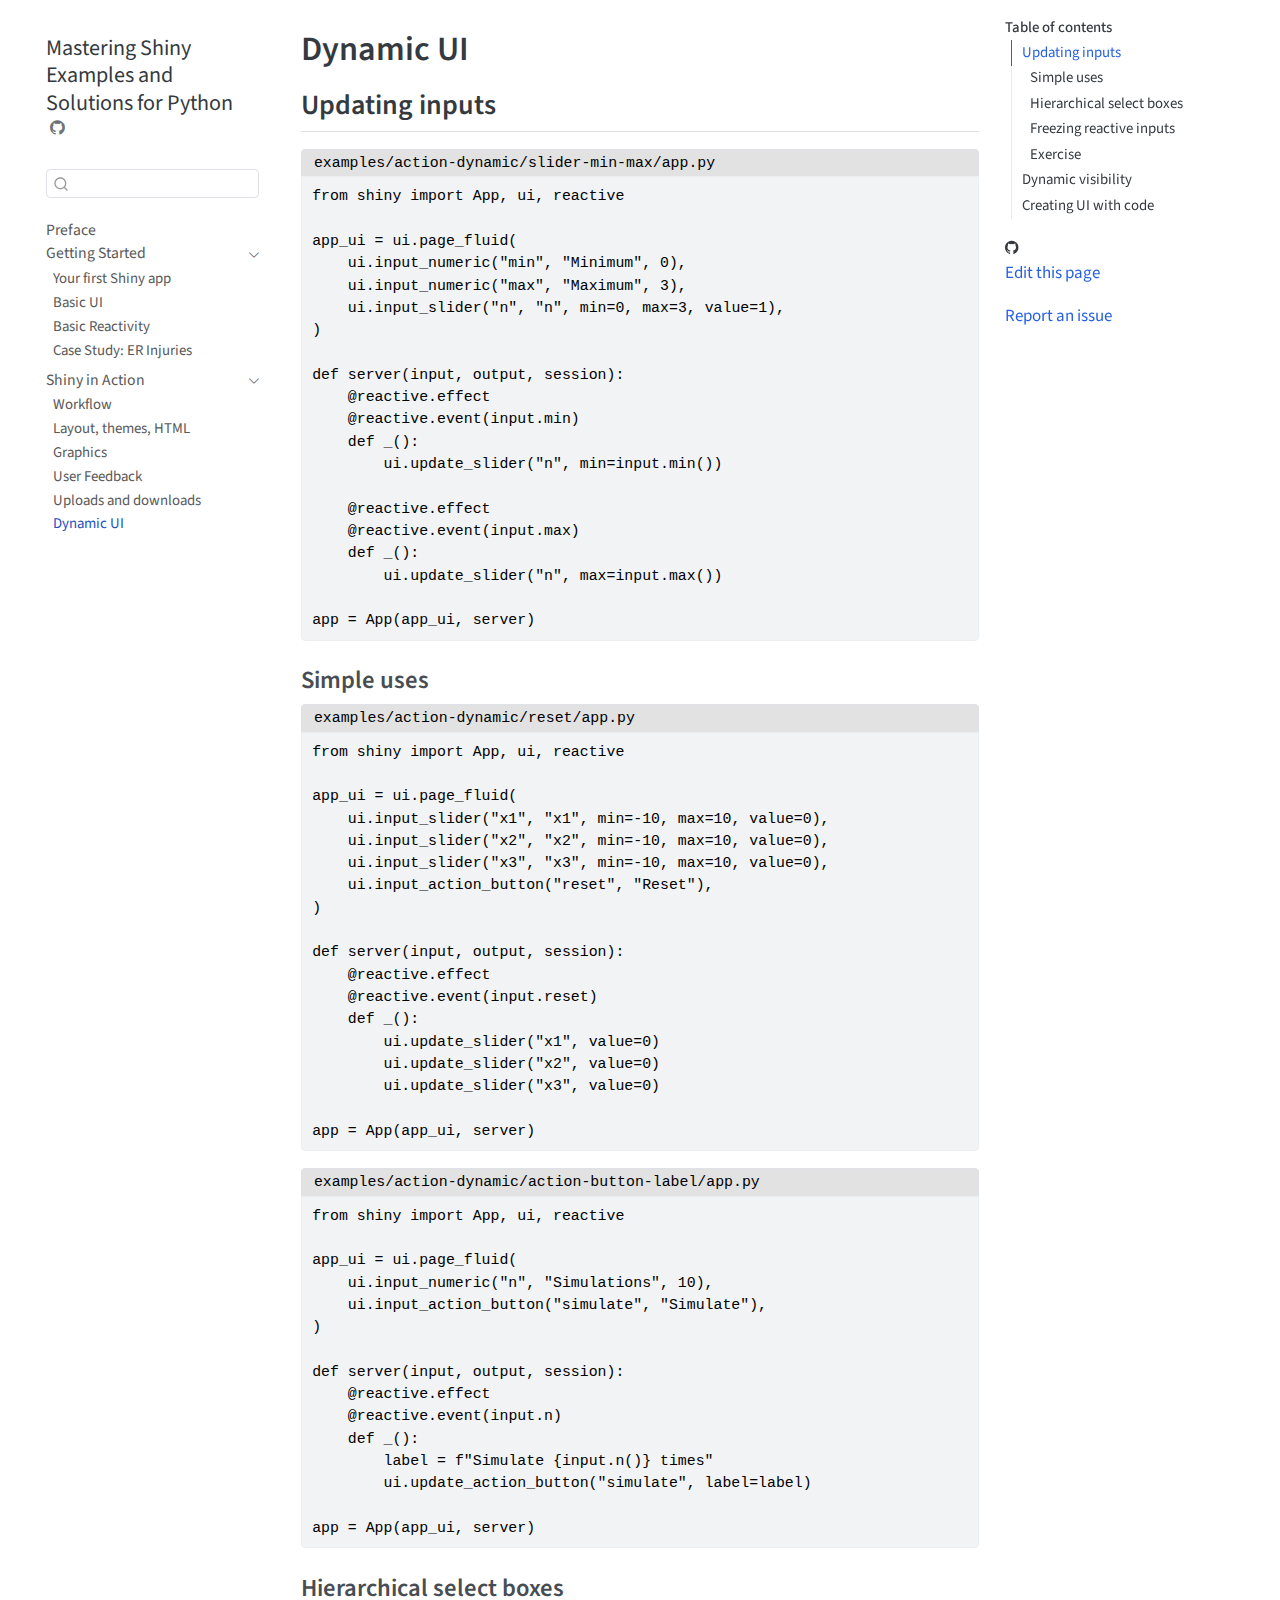
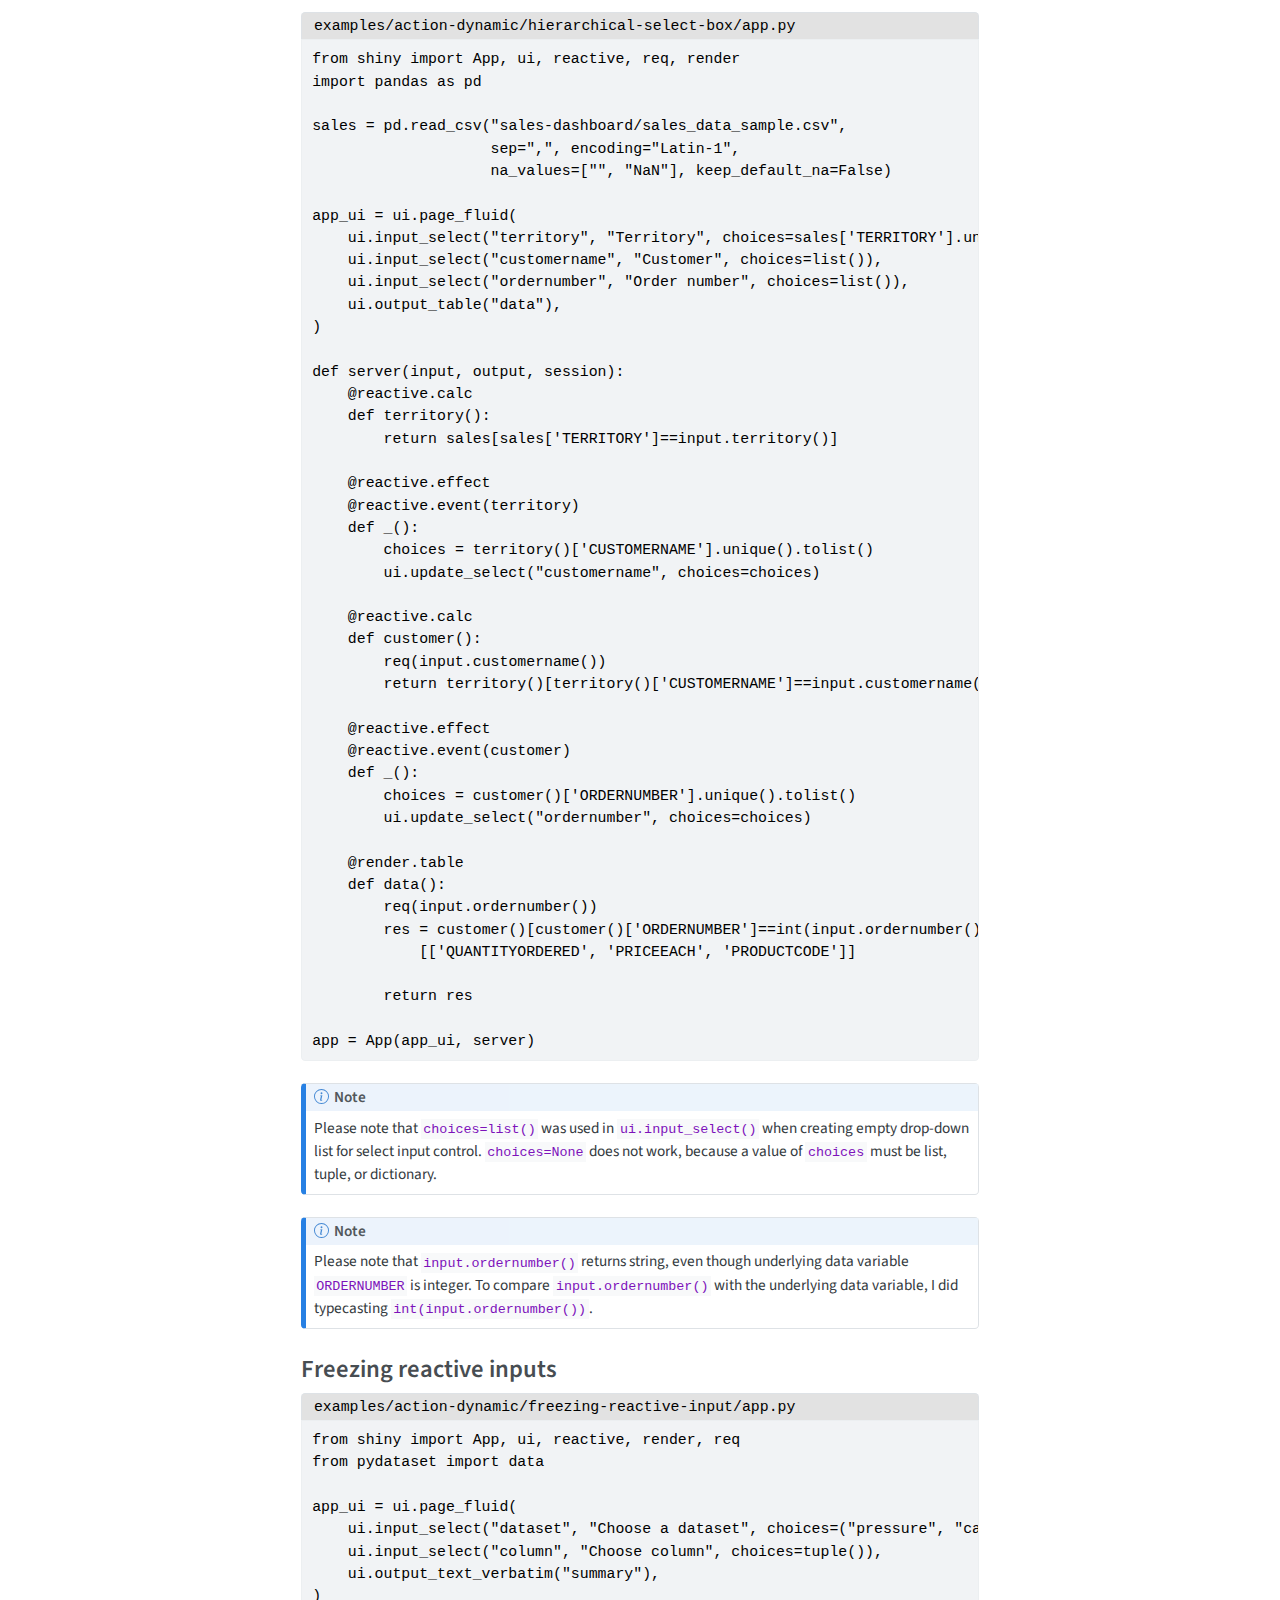
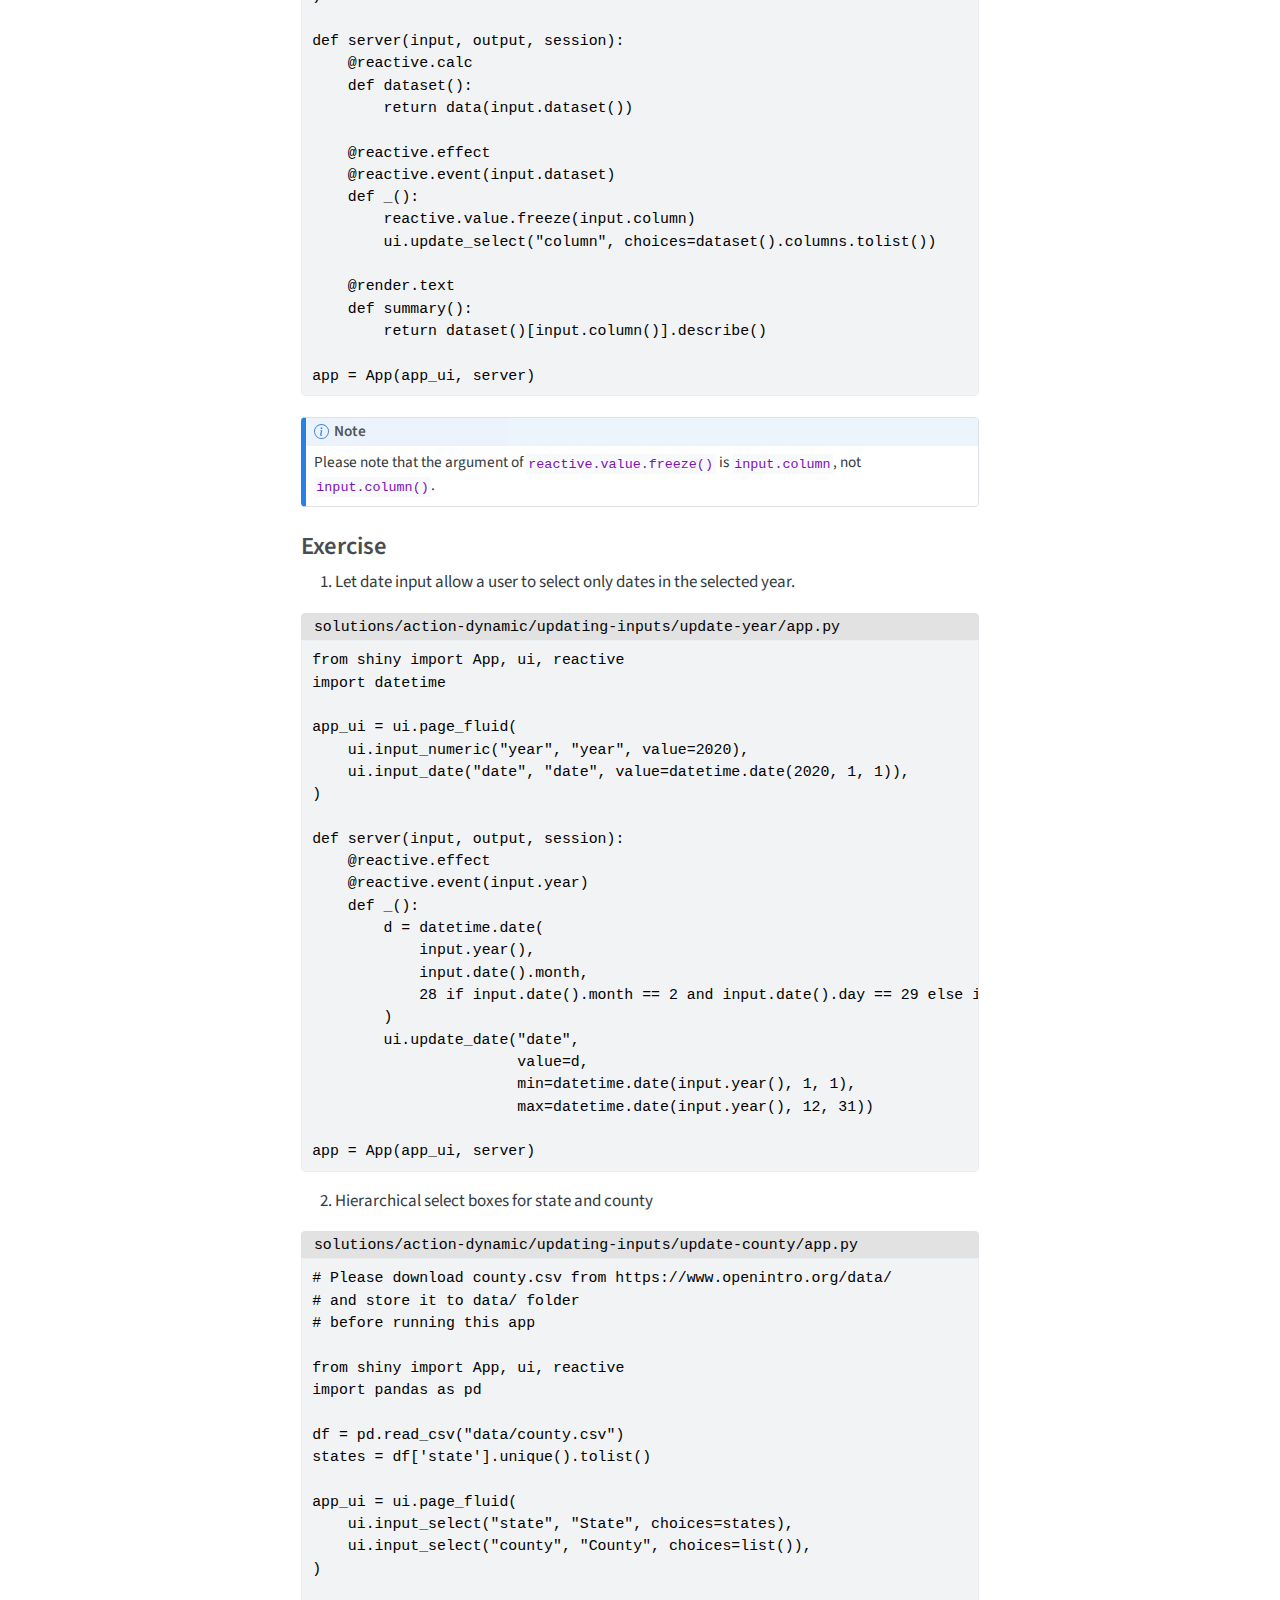
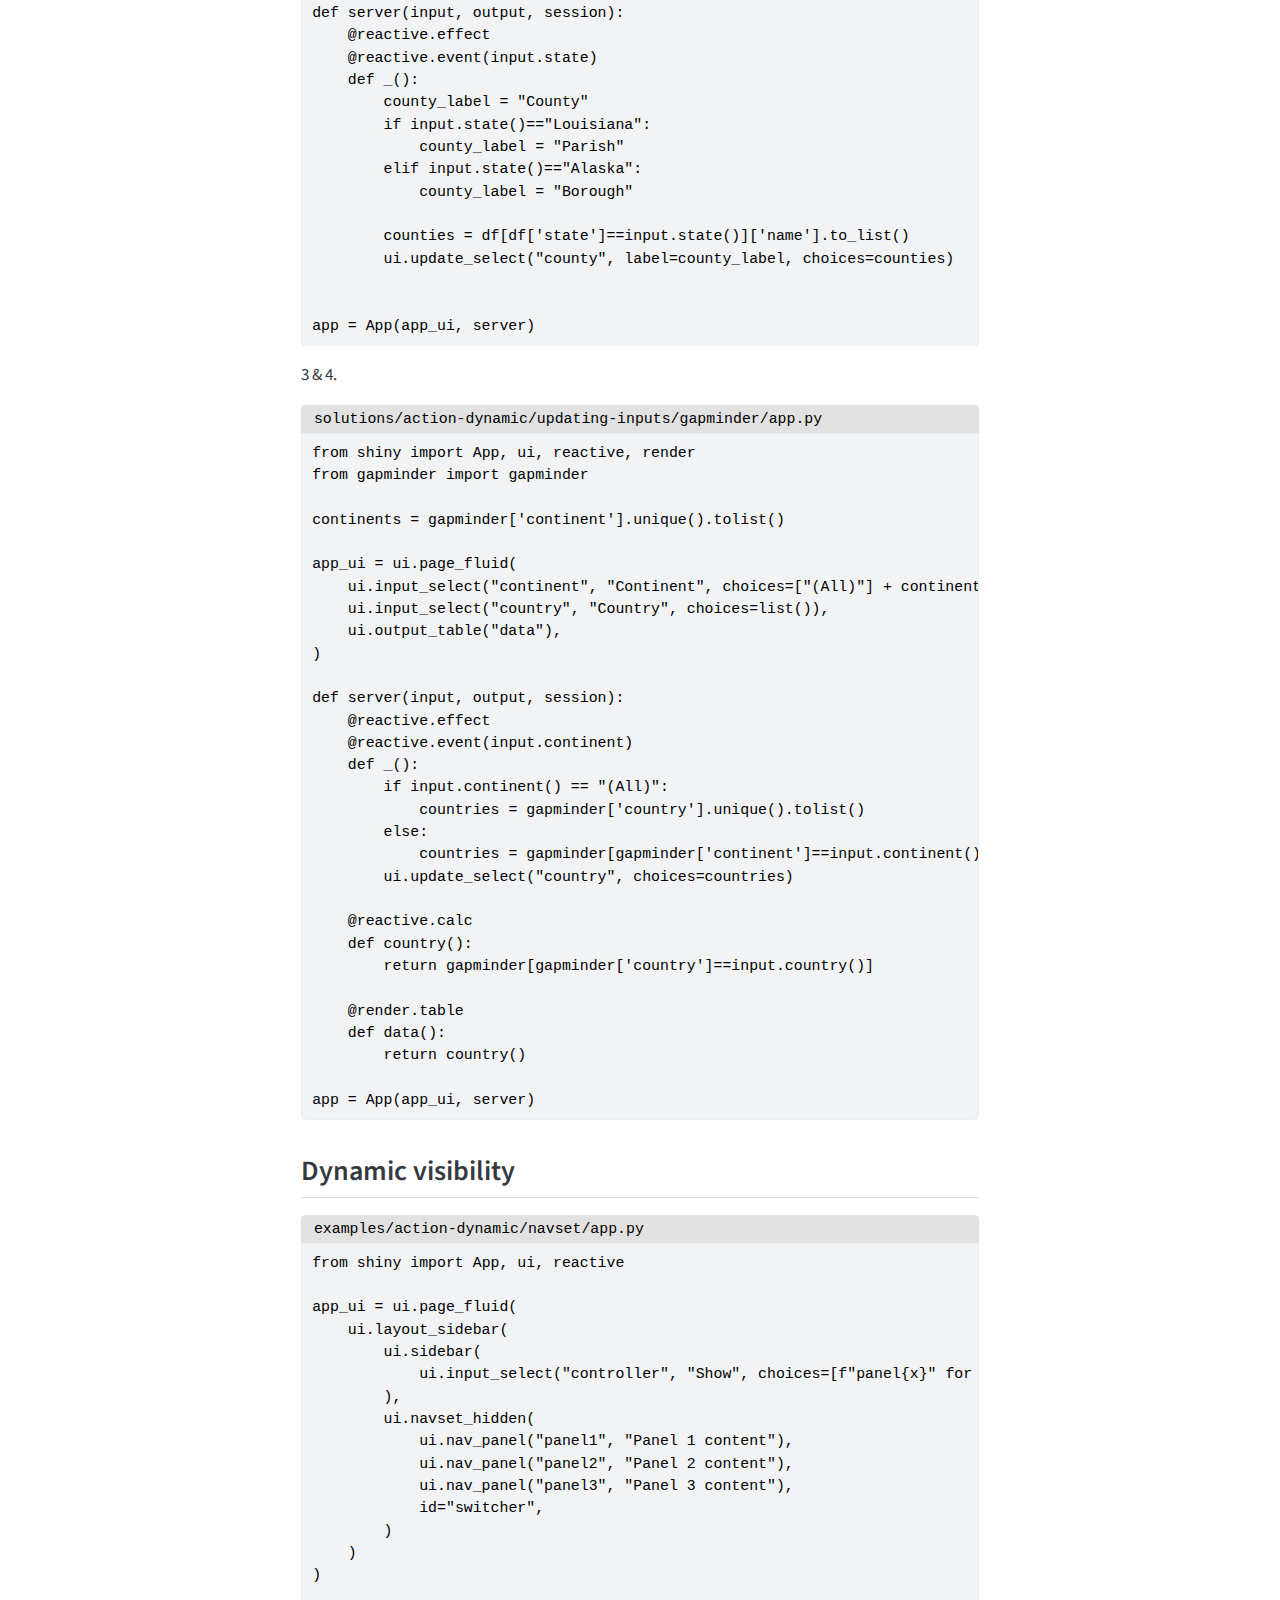
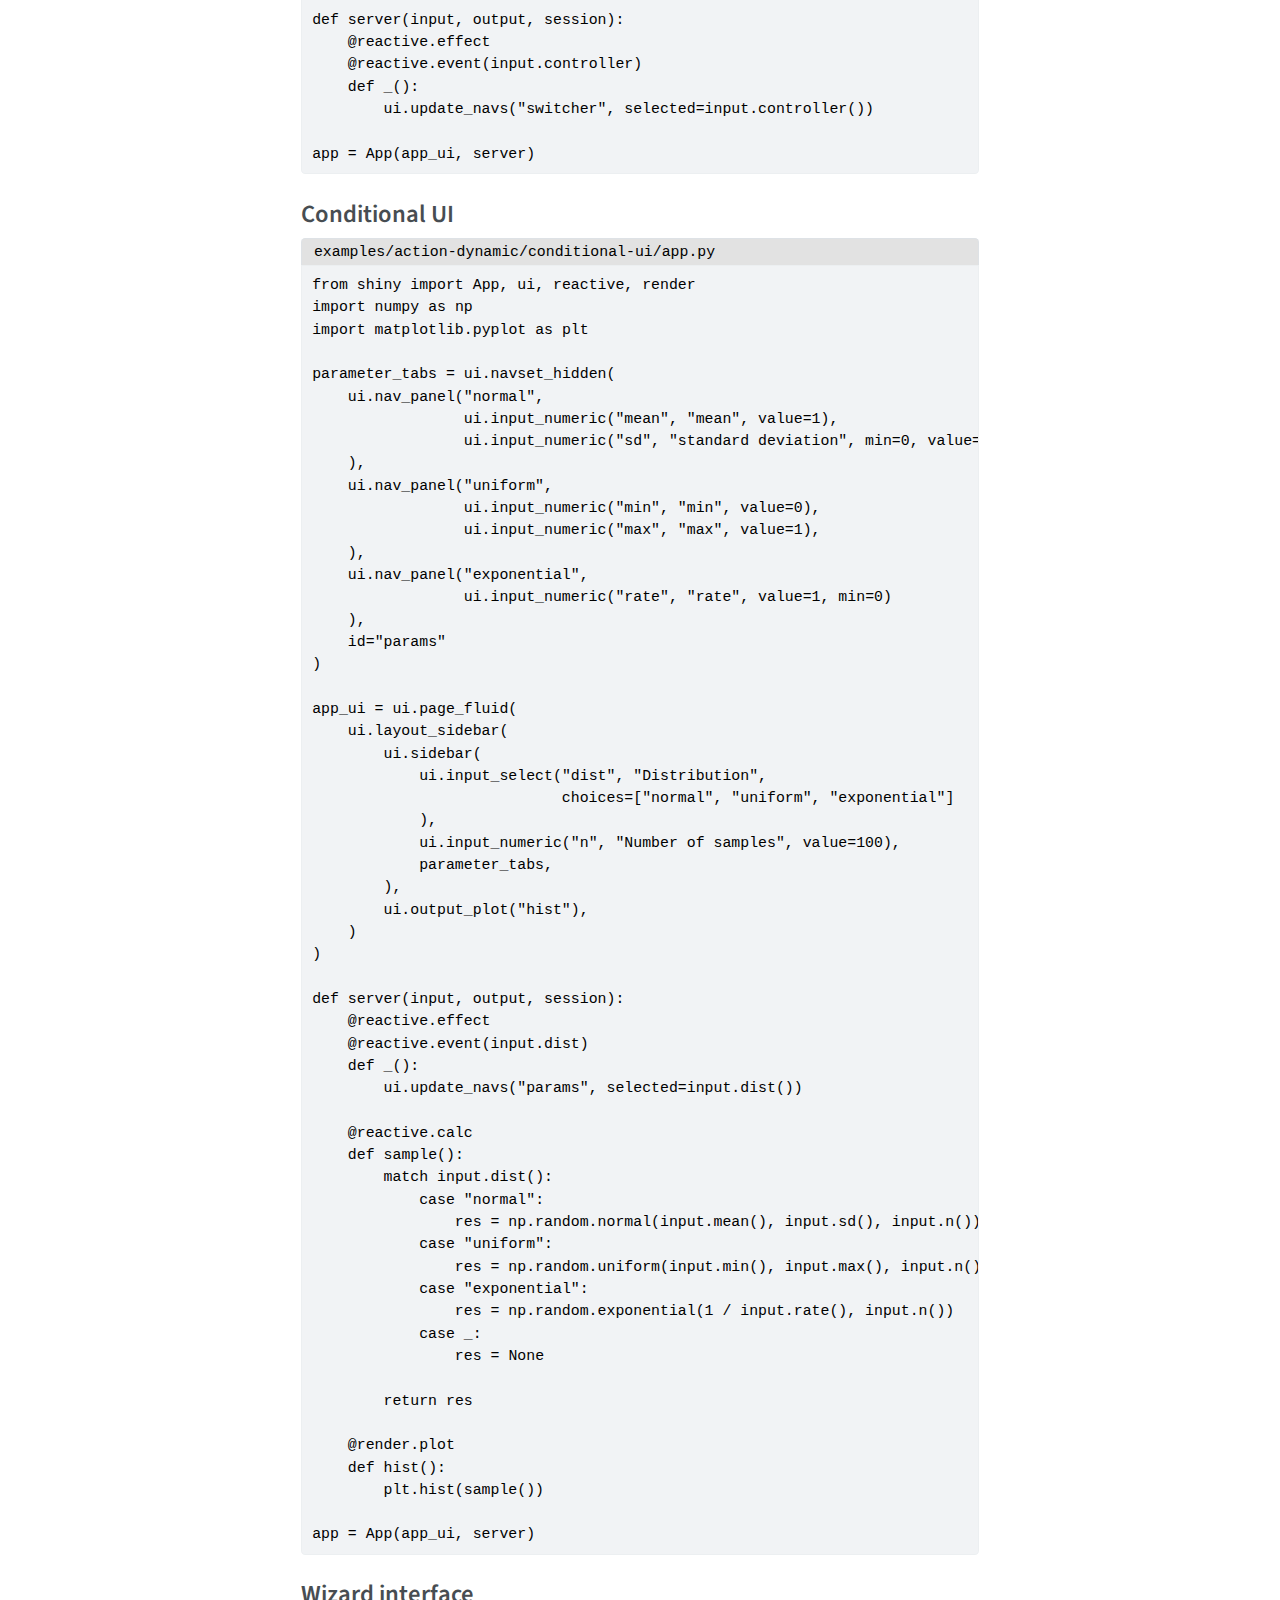
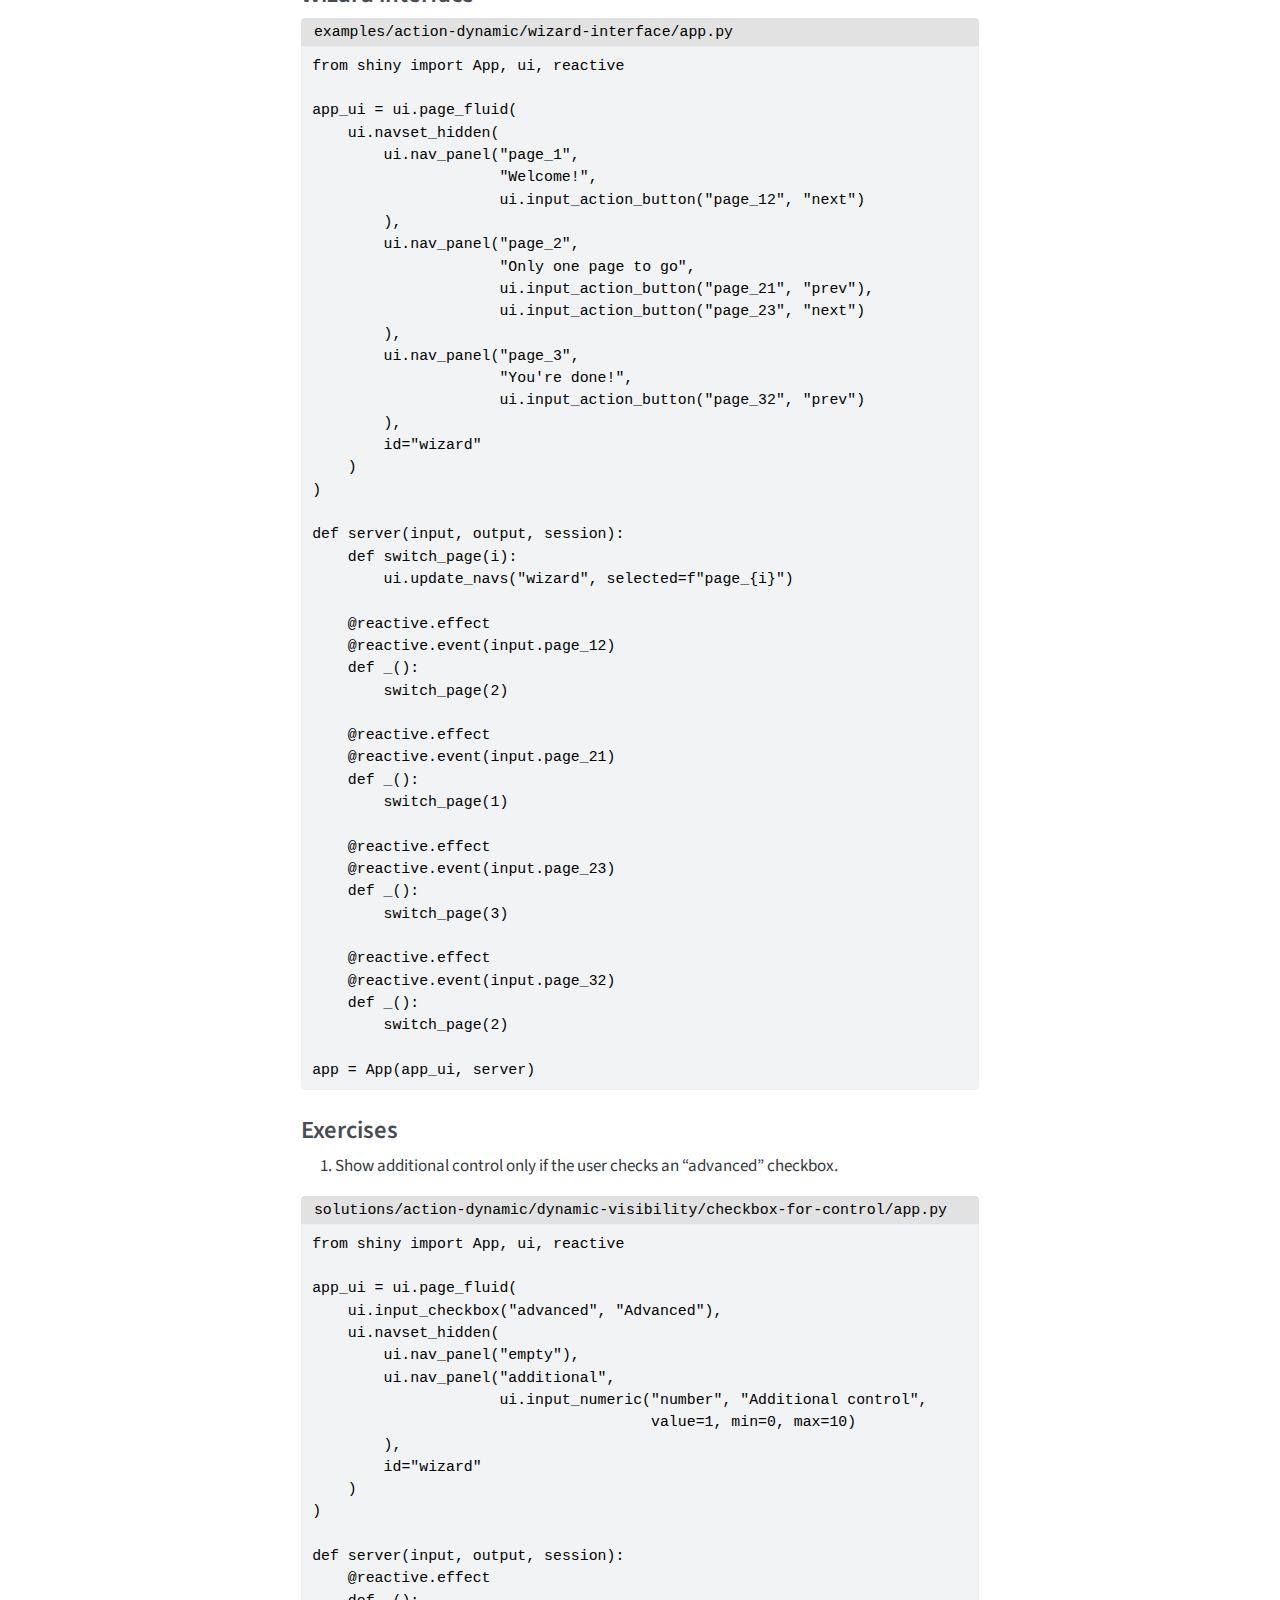
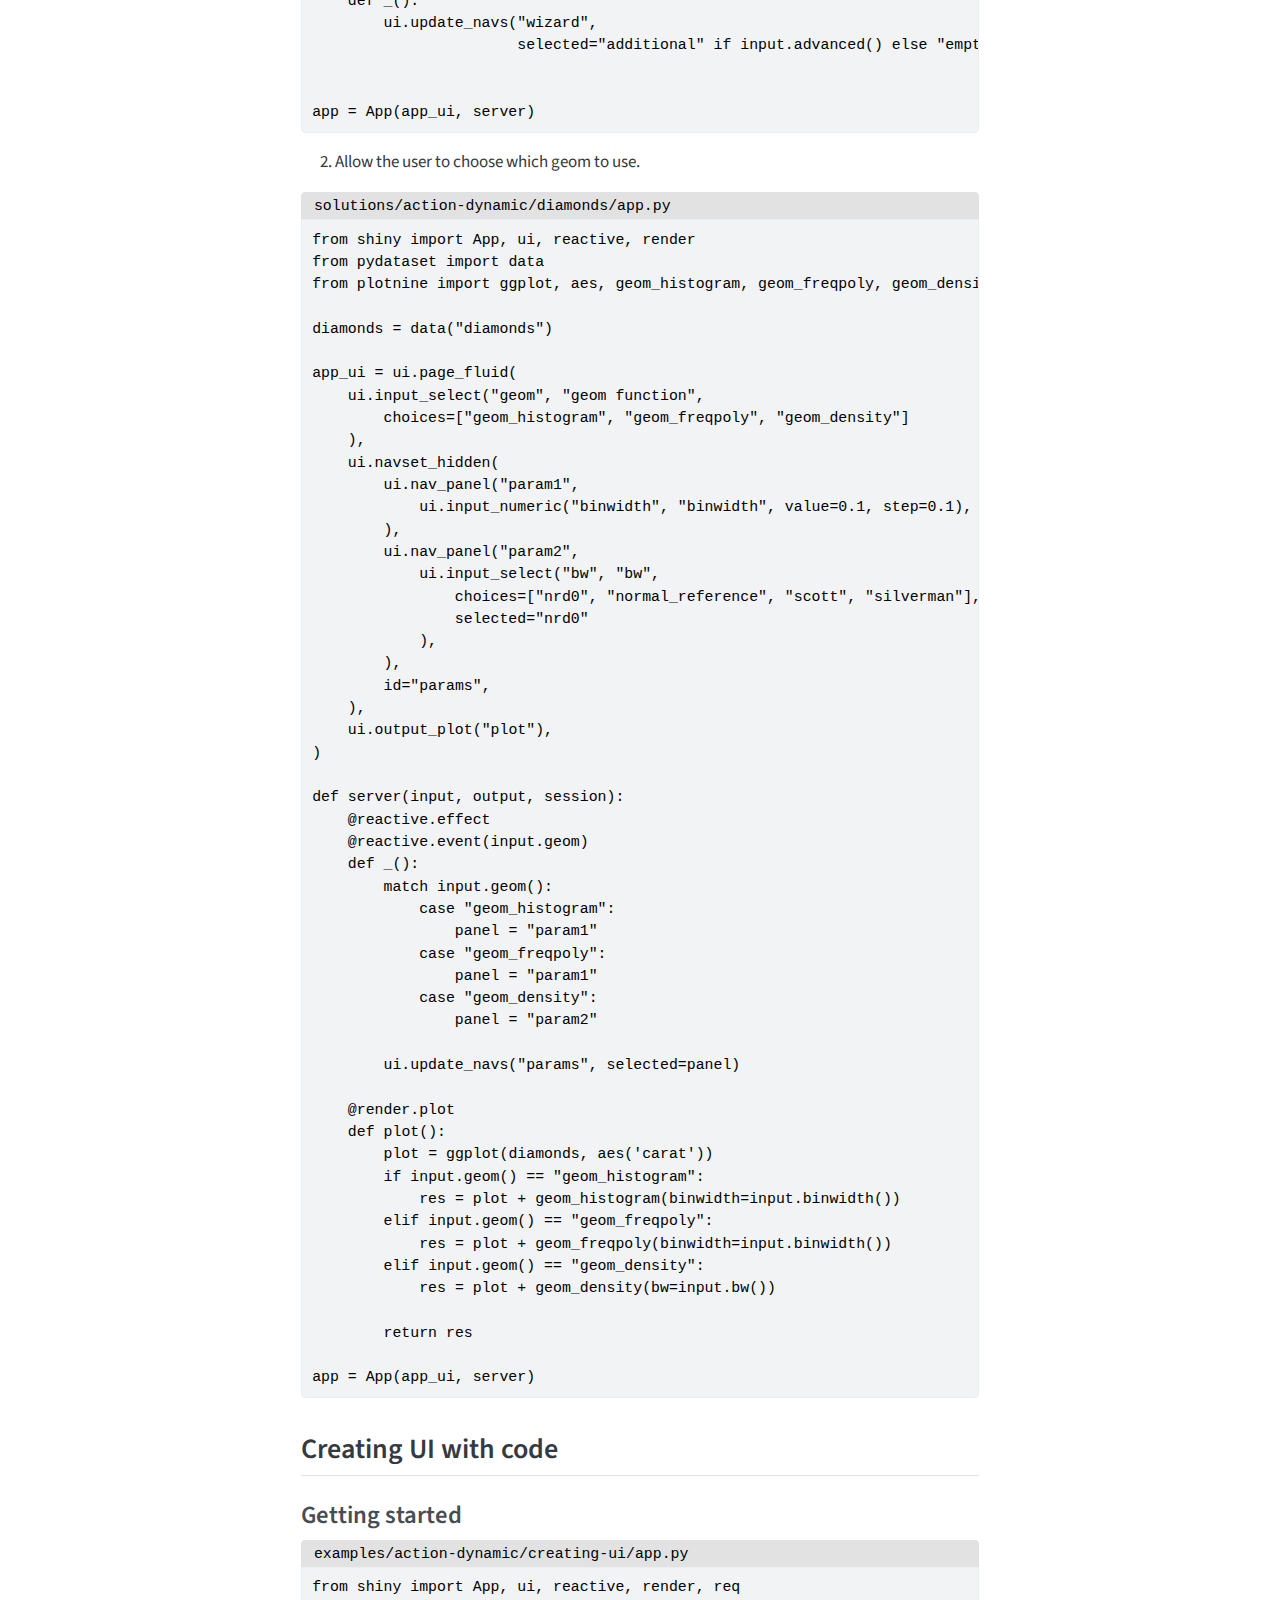
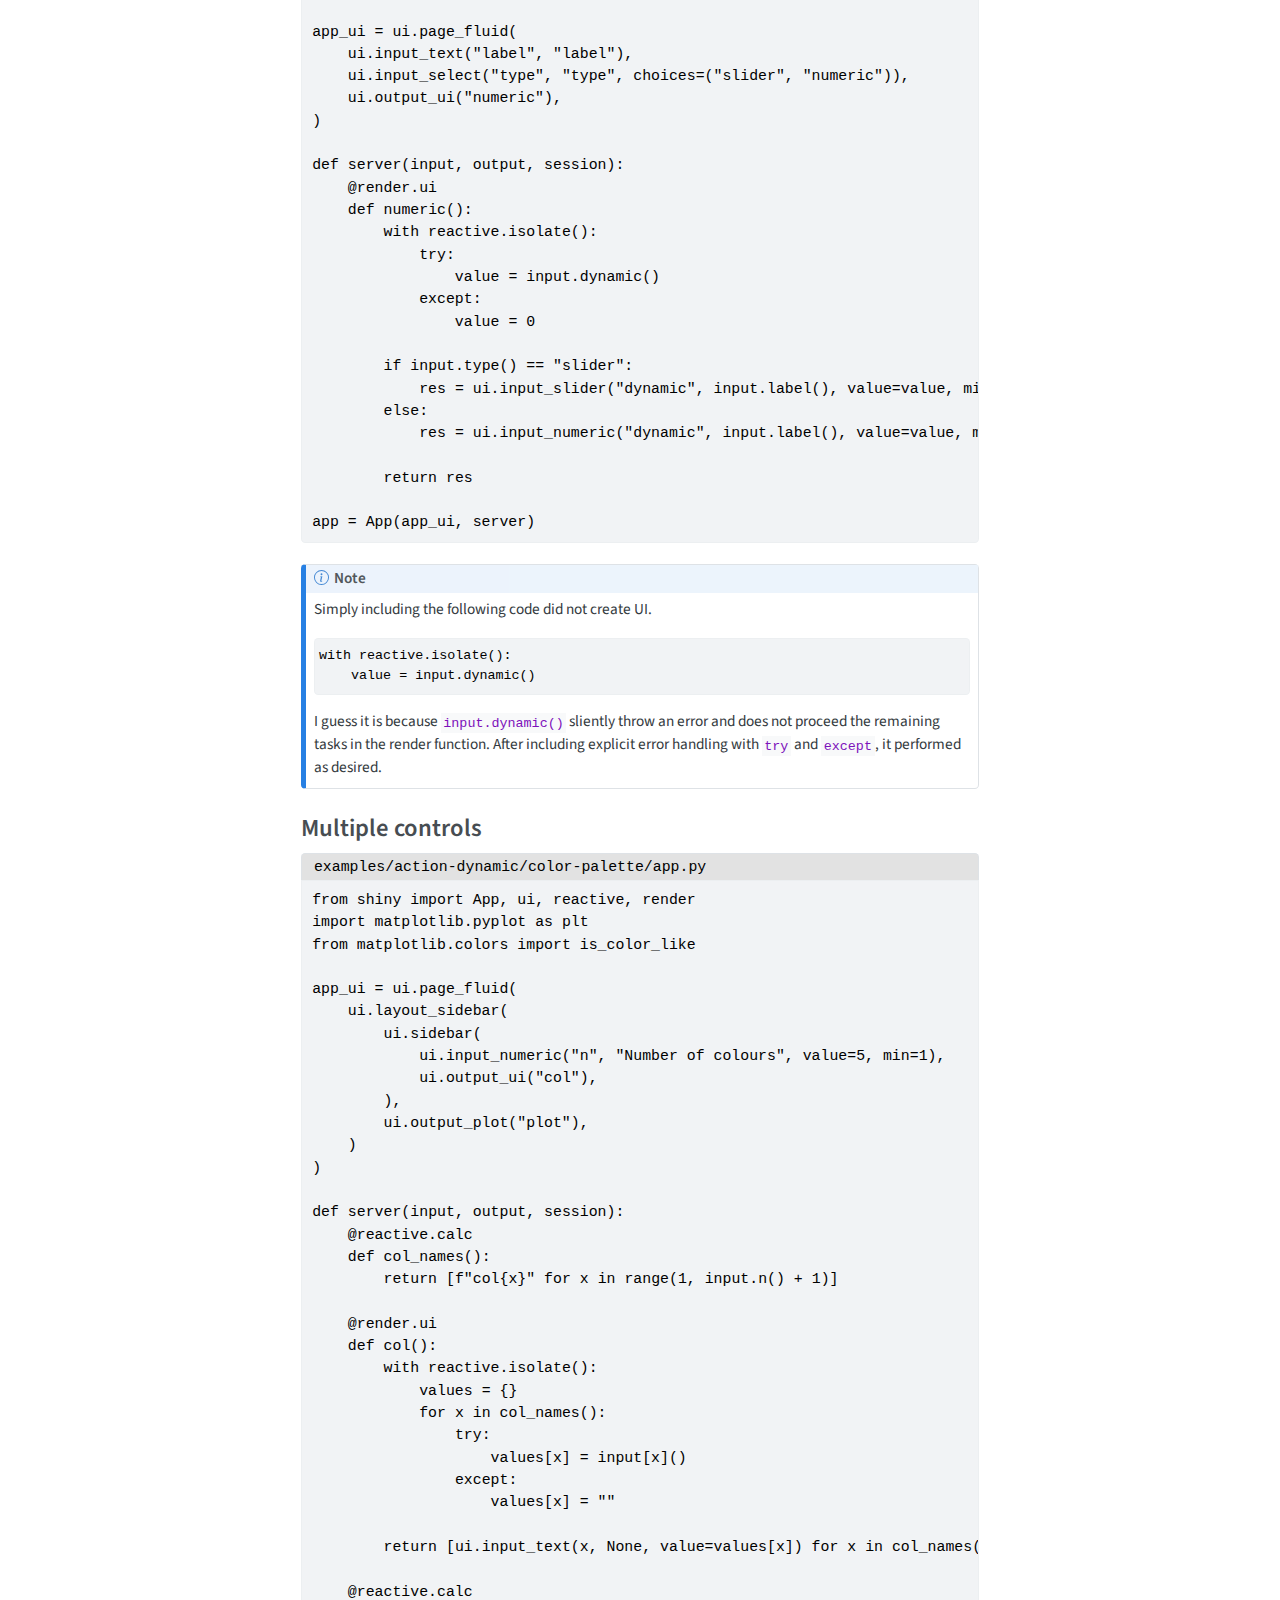
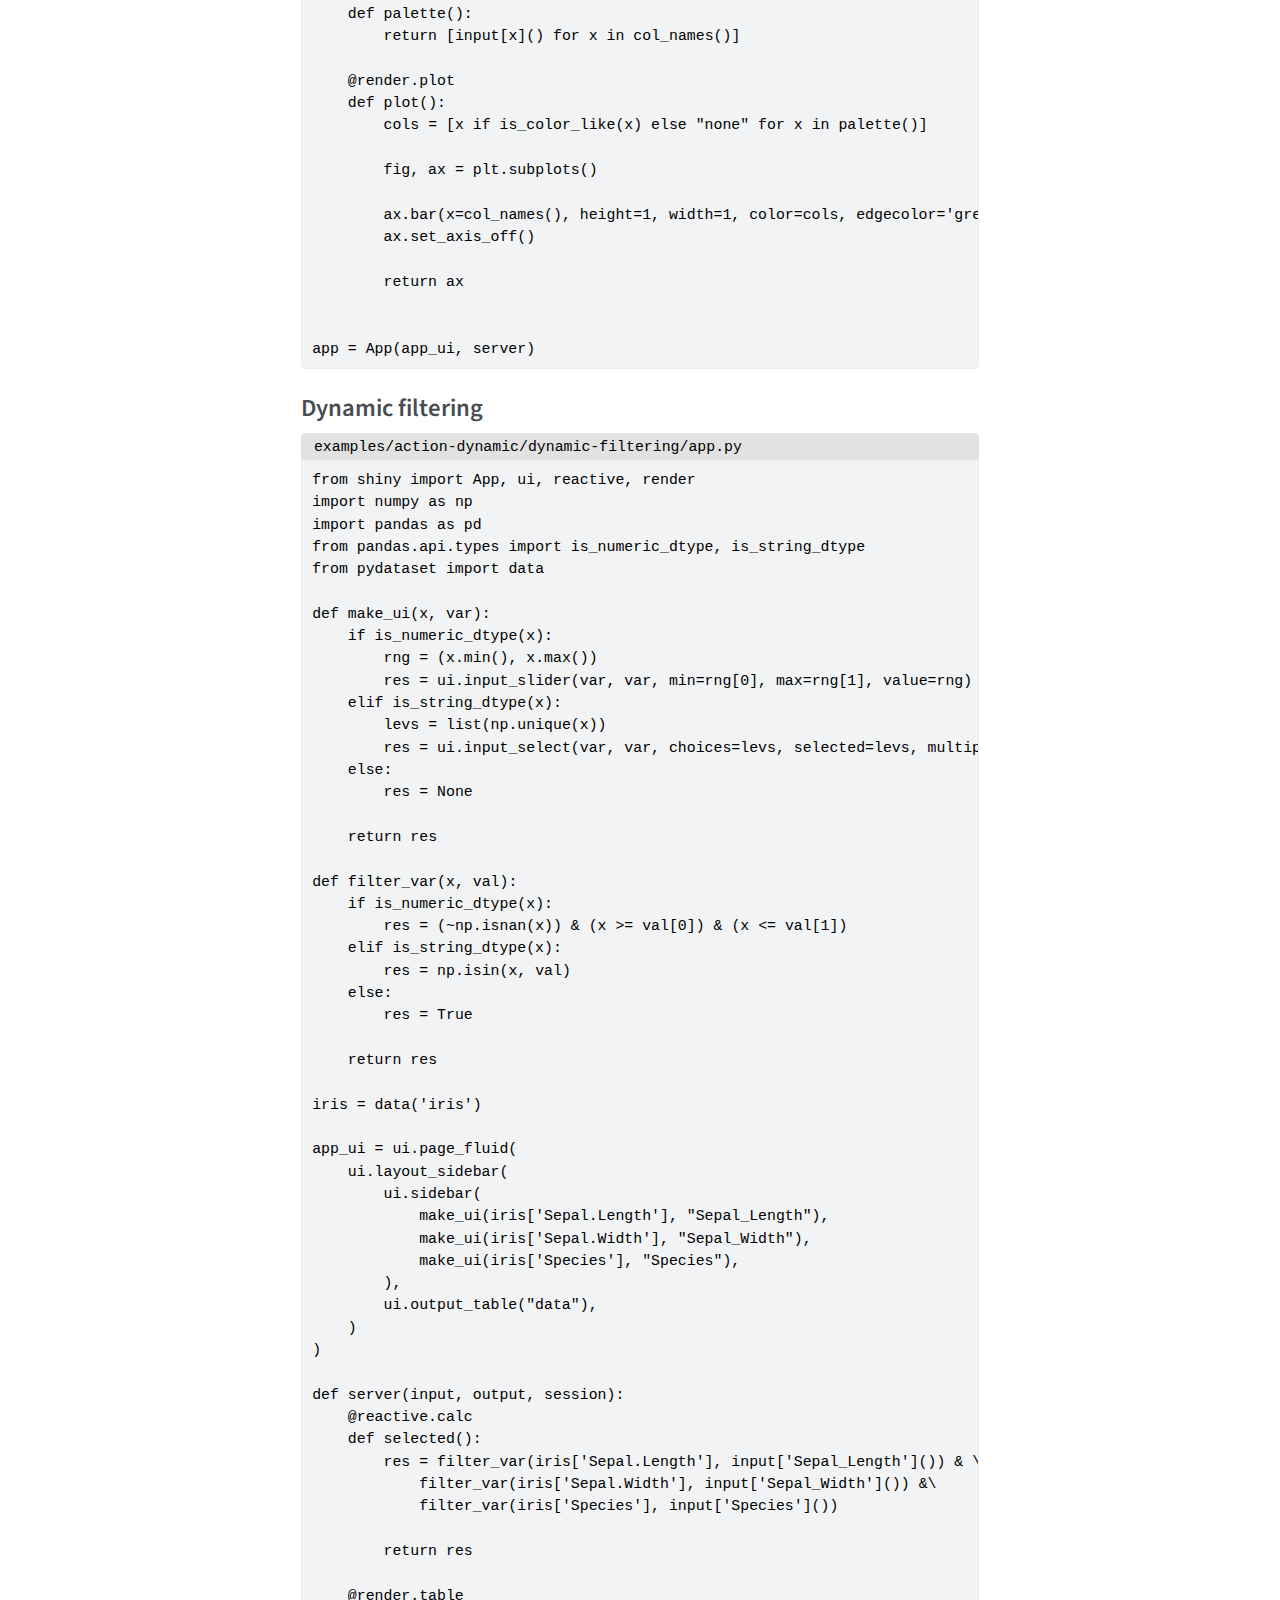
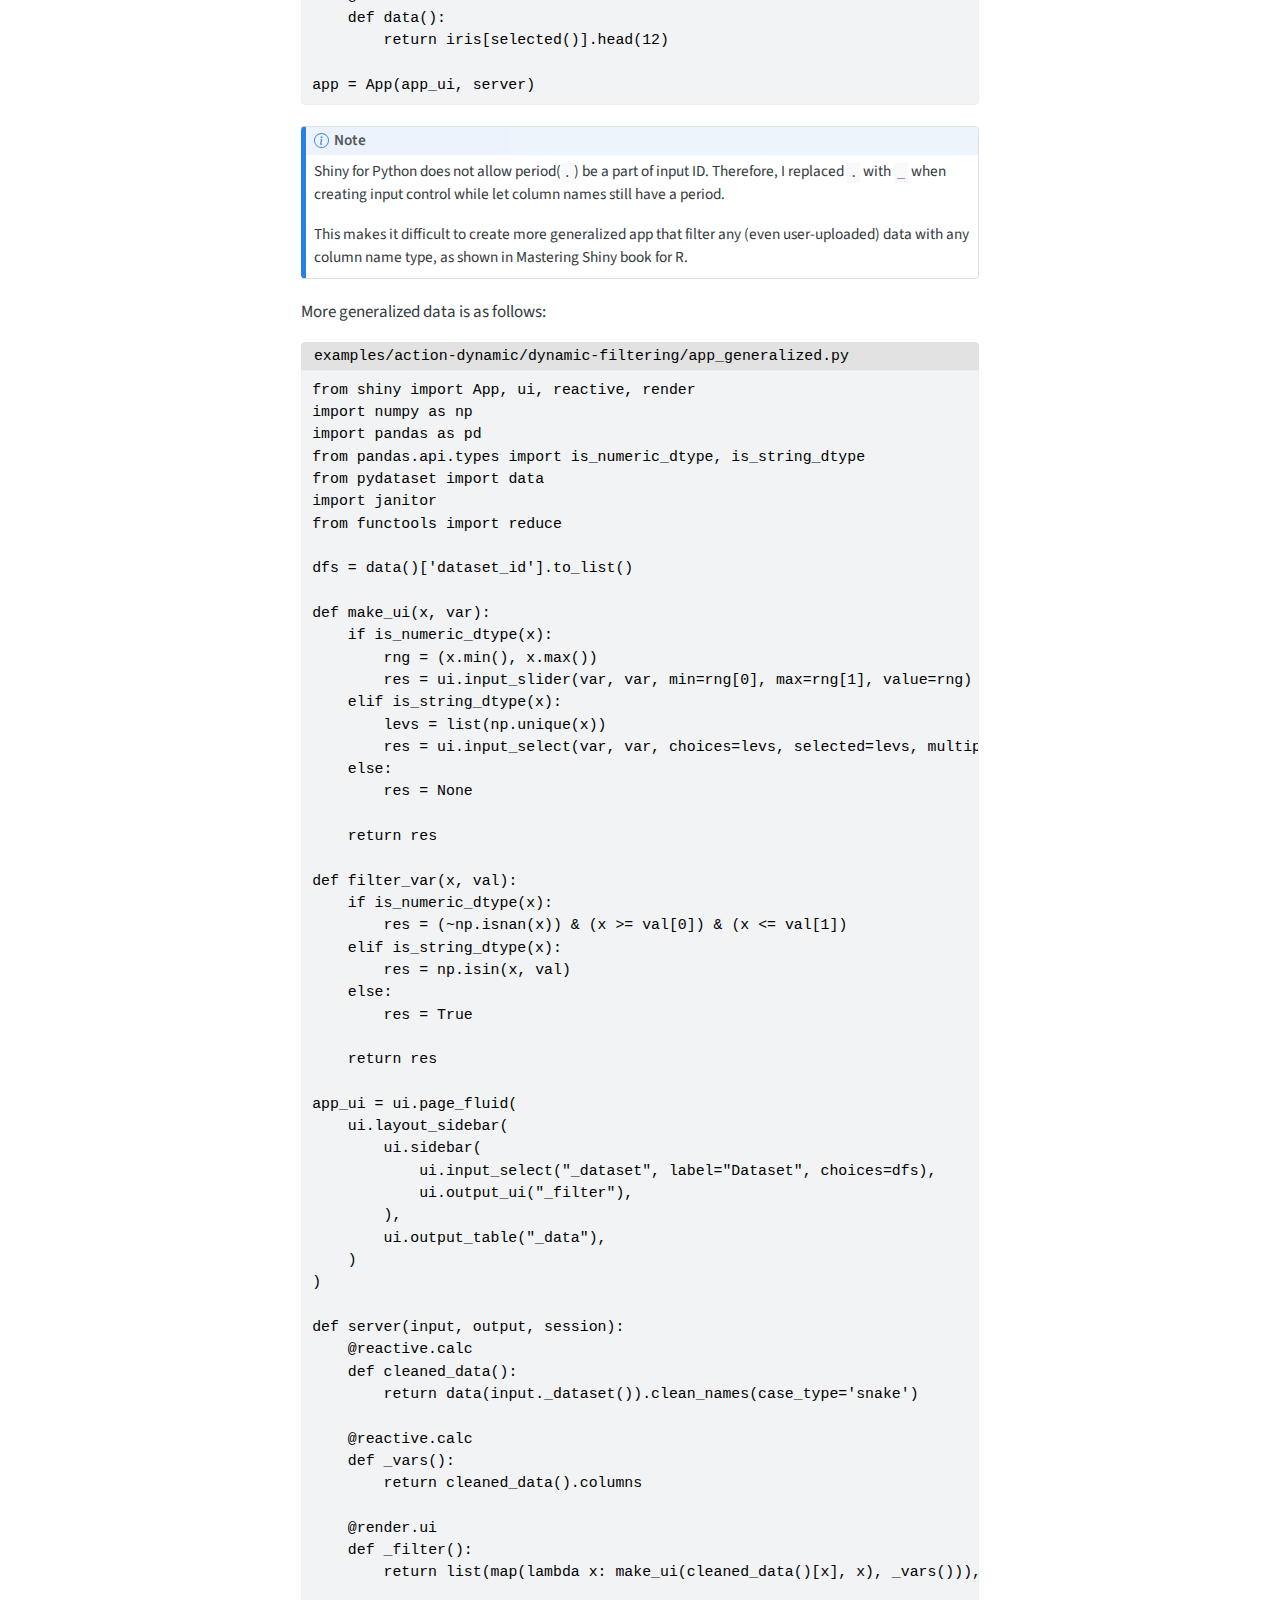
==== commit 6c9b0af1: "Built site for gh-pages" ====
--- a/action-dynamic.html
+++ b/action-dynamic.html
@@ -230,6 +230,19 @@
   <li><a href="#freezing-reactive-inputs" id="toc-freezing-reactive-inputs" class="nav-link" data-scroll-target="#freezing-reactive-inputs">Freezing reactive inputs</a></li>
   <li><a href="#exercise" id="toc-exercise" class="nav-link" data-scroll-target="#exercise">Exercise</a></li>
   </ul></li>
+  <li><a href="#dynamic-visibility" id="toc-dynamic-visibility" class="nav-link" data-scroll-target="#dynamic-visibility">Dynamic visibility</a>
+  <ul class="collapse">
+  <li><a href="#conditional-ui" id="toc-conditional-ui" class="nav-link" data-scroll-target="#conditional-ui">Conditional UI</a></li>
+  <li><a href="#wizard-interface" id="toc-wizard-interface" class="nav-link" data-scroll-target="#wizard-interface">Wizard interface</a></li>
+  <li><a href="#exercises" id="toc-exercises" class="nav-link" data-scroll-target="#exercises">Exercises</a></li>
+  </ul></li>
+  <li><a href="#creating-ui-with-code" id="toc-creating-ui-with-code" class="nav-link" data-scroll-target="#creating-ui-with-code">Creating UI with code</a>
+  <ul class="collapse">
+  <li><a href="#getting-started" id="toc-getting-started" class="nav-link" data-scroll-target="#getting-started">Getting started</a></li>
+  <li><a href="#multiple-controls" id="toc-multiple-controls" class="nav-link" data-scroll-target="#multiple-controls">Multiple controls</a></li>
+  <li><a href="#dynamic-filtering" id="toc-dynamic-filtering" class="nav-link" data-scroll-target="#dynamic-filtering">Dynamic filtering</a></li>
+  <li><a href="#dialog-boxes" id="toc-dialog-boxes" class="nav-link" data-scroll-target="#dialog-boxes">Dialog boxes</a></li>
+  </ul></li>
   </ul>
 <div class="toc-actions"><div><i class="bi bi-github"></i></div><div class="action-links"><p><a href="https://github.com/youngroklee-ml/mastering-shiny-for-python/edit/main/action-dynamic.qmd" class="toc-action">Edit this page</a></p><p><a href="https://github.com/youngroklee-ml/mastering-shiny-for-python/issues/new" class="toc-action">Report an issue</a></p></div></div></nav>
     </div>
@@ -558,6 +571,537 @@
 <span id="cb8-29"><a href="#cb8-29" aria-hidden="true" tabindex="-1"></a></span>
 <span id="cb8-30"><a href="#cb8-30" aria-hidden="true" tabindex="-1"></a>app <span class="op">=</span> App(app_ui, server)</span></code><button title="Copy to Clipboard" class="code-copy-button"><i class="bi"></i></button></pre></div>
 </div>
+</section>
+</section>
+<section id="dynamic-visibility" class="level2">
+<h2 class="anchored" data-anchor-id="dynamic-visibility">Dynamic visibility</h2>
+<div class="code-with-filename">
+<div class="code-with-filename-file">
+<pre><strong>examples/action-dynamic/navset/app.py</strong></pre>
+</div>
+<div class="sourceCode" id="cb9"><pre class="sourceCode python code-with-copy"><code class="sourceCode python"><span id="cb9-1"><a href="#cb9-1" aria-hidden="true" tabindex="-1"></a><span class="im">from</span> shiny <span class="im">import</span> App, ui, reactive</span>
+<span id="cb9-2"><a href="#cb9-2" aria-hidden="true" tabindex="-1"></a></span>
+<span id="cb9-3"><a href="#cb9-3" aria-hidden="true" tabindex="-1"></a>app_ui <span class="op">=</span> ui.page_fluid(</span>
+<span id="cb9-4"><a href="#cb9-4" aria-hidden="true" tabindex="-1"></a>    ui.layout_sidebar(</span>
+<span id="cb9-5"><a href="#cb9-5" aria-hidden="true" tabindex="-1"></a>        ui.sidebar(</span>
+<span id="cb9-6"><a href="#cb9-6" aria-hidden="true" tabindex="-1"></a>            ui.input_select(<span class="st">"controller"</span>, <span class="st">"Show"</span>, choices<span class="op">=</span>[<span class="ss">f"panel</span><span class="sc">{</span>x<span class="sc">}</span><span class="ss">"</span> <span class="cf">for</span> x <span class="kw">in</span> <span class="bu">range</span>(<span class="dv">1</span>, <span class="dv">4</span>)])</span>
+<span id="cb9-7"><a href="#cb9-7" aria-hidden="true" tabindex="-1"></a>        ),</span>
+<span id="cb9-8"><a href="#cb9-8" aria-hidden="true" tabindex="-1"></a>        ui.navset_hidden(</span>
+<span id="cb9-9"><a href="#cb9-9" aria-hidden="true" tabindex="-1"></a>            ui.nav_panel(<span class="st">"panel1"</span>, <span class="st">"Panel 1 content"</span>),</span>
+<span id="cb9-10"><a href="#cb9-10" aria-hidden="true" tabindex="-1"></a>            ui.nav_panel(<span class="st">"panel2"</span>, <span class="st">"Panel 2 content"</span>),</span>
+<span id="cb9-11"><a href="#cb9-11" aria-hidden="true" tabindex="-1"></a>            ui.nav_panel(<span class="st">"panel3"</span>, <span class="st">"Panel 3 content"</span>),</span>
+<span id="cb9-12"><a href="#cb9-12" aria-hidden="true" tabindex="-1"></a>            <span class="bu">id</span><span class="op">=</span><span class="st">"switcher"</span>,</span>
+<span id="cb9-13"><a href="#cb9-13" aria-hidden="true" tabindex="-1"></a>        )</span>
+<span id="cb9-14"><a href="#cb9-14" aria-hidden="true" tabindex="-1"></a>    )</span>
+<span id="cb9-15"><a href="#cb9-15" aria-hidden="true" tabindex="-1"></a>)</span>
+<span id="cb9-16"><a href="#cb9-16" aria-hidden="true" tabindex="-1"></a></span>
+<span id="cb9-17"><a href="#cb9-17" aria-hidden="true" tabindex="-1"></a><span class="kw">def</span> server(<span class="bu">input</span>, output, session):</span>
+<span id="cb9-18"><a href="#cb9-18" aria-hidden="true" tabindex="-1"></a>    <span class="at">@reactive.effect</span></span>
+<span id="cb9-19"><a href="#cb9-19" aria-hidden="true" tabindex="-1"></a>    <span class="at">@reactive.event</span>(<span class="bu">input</span>.controller)</span>
+<span id="cb9-20"><a href="#cb9-20" aria-hidden="true" tabindex="-1"></a>    <span class="kw">def</span> _():</span>
+<span id="cb9-21"><a href="#cb9-21" aria-hidden="true" tabindex="-1"></a>        ui.update_navs(<span class="st">"switcher"</span>, selected<span class="op">=</span><span class="bu">input</span>.controller())</span>
+<span id="cb9-22"><a href="#cb9-22" aria-hidden="true" tabindex="-1"></a></span>
+<span id="cb9-23"><a href="#cb9-23" aria-hidden="true" tabindex="-1"></a>app <span class="op">=</span> App(app_ui, server)</span></code><button title="Copy to Clipboard" class="code-copy-button"><i class="bi"></i></button></pre></div>
+</div>
+<section id="conditional-ui" class="level3">
+<h3 class="anchored" data-anchor-id="conditional-ui">Conditional UI</h3>
+<div class="code-with-filename">
+<div class="code-with-filename-file">
+<pre><strong>examples/action-dynamic/conditional-ui/app.py</strong></pre>
+</div>
+<div class="sourceCode" id="cb10"><pre class="sourceCode python code-with-copy"><code class="sourceCode python"><span id="cb10-1"><a href="#cb10-1" aria-hidden="true" tabindex="-1"></a><span class="im">from</span> shiny <span class="im">import</span> App, ui, reactive, render</span>
+<span id="cb10-2"><a href="#cb10-2" aria-hidden="true" tabindex="-1"></a><span class="im">import</span> numpy <span class="im">as</span> np</span>
+<span id="cb10-3"><a href="#cb10-3" aria-hidden="true" tabindex="-1"></a><span class="im">import</span> matplotlib.pyplot <span class="im">as</span> plt</span>
+<span id="cb10-4"><a href="#cb10-4" aria-hidden="true" tabindex="-1"></a></span>
+<span id="cb10-5"><a href="#cb10-5" aria-hidden="true" tabindex="-1"></a>parameter_tabs <span class="op">=</span> ui.navset_hidden(</span>
+<span id="cb10-6"><a href="#cb10-6" aria-hidden="true" tabindex="-1"></a>    ui.nav_panel(<span class="st">"normal"</span>,</span>
+<span id="cb10-7"><a href="#cb10-7" aria-hidden="true" tabindex="-1"></a>                 ui.input_numeric(<span class="st">"mean"</span>, <span class="st">"mean"</span>, value<span class="op">=</span><span class="dv">1</span>),</span>
+<span id="cb10-8"><a href="#cb10-8" aria-hidden="true" tabindex="-1"></a>                 ui.input_numeric(<span class="st">"sd"</span>, <span class="st">"standard deviation"</span>, <span class="bu">min</span><span class="op">=</span><span class="dv">0</span>, value<span class="op">=</span><span class="dv">1</span>),</span>
+<span id="cb10-9"><a href="#cb10-9" aria-hidden="true" tabindex="-1"></a>    ),</span>
+<span id="cb10-10"><a href="#cb10-10" aria-hidden="true" tabindex="-1"></a>    ui.nav_panel(<span class="st">"uniform"</span>,</span>
+<span id="cb10-11"><a href="#cb10-11" aria-hidden="true" tabindex="-1"></a>                 ui.input_numeric(<span class="st">"min"</span>, <span class="st">"min"</span>, value<span class="op">=</span><span class="dv">0</span>),</span>
+<span id="cb10-12"><a href="#cb10-12" aria-hidden="true" tabindex="-1"></a>                 ui.input_numeric(<span class="st">"max"</span>, <span class="st">"max"</span>, value<span class="op">=</span><span class="dv">1</span>),</span>
+<span id="cb10-13"><a href="#cb10-13" aria-hidden="true" tabindex="-1"></a>    ),</span>
+<span id="cb10-14"><a href="#cb10-14" aria-hidden="true" tabindex="-1"></a>    ui.nav_panel(<span class="st">"exponential"</span>,</span>
+<span id="cb10-15"><a href="#cb10-15" aria-hidden="true" tabindex="-1"></a>                 ui.input_numeric(<span class="st">"rate"</span>, <span class="st">"rate"</span>, value<span class="op">=</span><span class="dv">1</span>, <span class="bu">min</span><span class="op">=</span><span class="dv">0</span>)</span>
+<span id="cb10-16"><a href="#cb10-16" aria-hidden="true" tabindex="-1"></a>    ),</span>
+<span id="cb10-17"><a href="#cb10-17" aria-hidden="true" tabindex="-1"></a>    <span class="bu">id</span><span class="op">=</span><span class="st">"params"</span></span>
+<span id="cb10-18"><a href="#cb10-18" aria-hidden="true" tabindex="-1"></a>)</span>
+<span id="cb10-19"><a href="#cb10-19" aria-hidden="true" tabindex="-1"></a></span>
+<span id="cb10-20"><a href="#cb10-20" aria-hidden="true" tabindex="-1"></a>app_ui <span class="op">=</span> ui.page_fluid(</span>
+<span id="cb10-21"><a href="#cb10-21" aria-hidden="true" tabindex="-1"></a>    ui.layout_sidebar(</span>
+<span id="cb10-22"><a href="#cb10-22" aria-hidden="true" tabindex="-1"></a>        ui.sidebar(</span>
+<span id="cb10-23"><a href="#cb10-23" aria-hidden="true" tabindex="-1"></a>            ui.input_select(<span class="st">"dist"</span>, <span class="st">"Distribution"</span>, </span>
+<span id="cb10-24"><a href="#cb10-24" aria-hidden="true" tabindex="-1"></a>                            choices<span class="op">=</span>[<span class="st">"normal"</span>, <span class="st">"uniform"</span>, <span class="st">"exponential"</span>]</span>
+<span id="cb10-25"><a href="#cb10-25" aria-hidden="true" tabindex="-1"></a>            ),</span>
+<span id="cb10-26"><a href="#cb10-26" aria-hidden="true" tabindex="-1"></a>            ui.input_numeric(<span class="st">"n"</span>, <span class="st">"Number of samples"</span>, value<span class="op">=</span><span class="dv">100</span>),</span>
+<span id="cb10-27"><a href="#cb10-27" aria-hidden="true" tabindex="-1"></a>            parameter_tabs,</span>
+<span id="cb10-28"><a href="#cb10-28" aria-hidden="true" tabindex="-1"></a>        ),</span>
+<span id="cb10-29"><a href="#cb10-29" aria-hidden="true" tabindex="-1"></a>        ui.output_plot(<span class="st">"hist"</span>),</span>
+<span id="cb10-30"><a href="#cb10-30" aria-hidden="true" tabindex="-1"></a>    )</span>
+<span id="cb10-31"><a href="#cb10-31" aria-hidden="true" tabindex="-1"></a>)</span>
+<span id="cb10-32"><a href="#cb10-32" aria-hidden="true" tabindex="-1"></a></span>
+<span id="cb10-33"><a href="#cb10-33" aria-hidden="true" tabindex="-1"></a><span class="kw">def</span> server(<span class="bu">input</span>, output, session):</span>
+<span id="cb10-34"><a href="#cb10-34" aria-hidden="true" tabindex="-1"></a>    <span class="at">@reactive.effect</span></span>
+<span id="cb10-35"><a href="#cb10-35" aria-hidden="true" tabindex="-1"></a>    <span class="at">@reactive.event</span>(<span class="bu">input</span>.dist)</span>
+<span id="cb10-36"><a href="#cb10-36" aria-hidden="true" tabindex="-1"></a>    <span class="kw">def</span> _():</span>
+<span id="cb10-37"><a href="#cb10-37" aria-hidden="true" tabindex="-1"></a>        ui.update_navs(<span class="st">"params"</span>, selected<span class="op">=</span><span class="bu">input</span>.dist())</span>
+<span id="cb10-38"><a href="#cb10-38" aria-hidden="true" tabindex="-1"></a>    </span>
+<span id="cb10-39"><a href="#cb10-39" aria-hidden="true" tabindex="-1"></a>    <span class="at">@reactive.calc</span></span>
+<span id="cb10-40"><a href="#cb10-40" aria-hidden="true" tabindex="-1"></a>    <span class="kw">def</span> sample():</span>
+<span id="cb10-41"><a href="#cb10-41" aria-hidden="true" tabindex="-1"></a>        <span class="cf">match</span> <span class="bu">input</span>.dist():</span>
+<span id="cb10-42"><a href="#cb10-42" aria-hidden="true" tabindex="-1"></a>            <span class="cf">case</span> <span class="st">"normal"</span>:</span>
+<span id="cb10-43"><a href="#cb10-43" aria-hidden="true" tabindex="-1"></a>                res <span class="op">=</span> np.random.normal(<span class="bu">input</span>.mean(), <span class="bu">input</span>.sd(), <span class="bu">input</span>.n())</span>
+<span id="cb10-44"><a href="#cb10-44" aria-hidden="true" tabindex="-1"></a>            <span class="cf">case</span> <span class="st">"uniform"</span>:</span>
+<span id="cb10-45"><a href="#cb10-45" aria-hidden="true" tabindex="-1"></a>                res <span class="op">=</span> np.random.uniform(<span class="bu">input</span>.<span class="bu">min</span>(), <span class="bu">input</span>.<span class="bu">max</span>(), <span class="bu">input</span>.n())</span>
+<span id="cb10-46"><a href="#cb10-46" aria-hidden="true" tabindex="-1"></a>            <span class="cf">case</span> <span class="st">"exponential"</span>:</span>
+<span id="cb10-47"><a href="#cb10-47" aria-hidden="true" tabindex="-1"></a>                res <span class="op">=</span> np.random.exponential(<span class="dv">1</span> <span class="op">/</span> <span class="bu">input</span>.rate(), <span class="bu">input</span>.n())</span>
+<span id="cb10-48"><a href="#cb10-48" aria-hidden="true" tabindex="-1"></a>            <span class="cf">case</span> _:</span>
+<span id="cb10-49"><a href="#cb10-49" aria-hidden="true" tabindex="-1"></a>                res <span class="op">=</span> <span class="va">None</span></span>
+<span id="cb10-50"><a href="#cb10-50" aria-hidden="true" tabindex="-1"></a>        </span>
+<span id="cb10-51"><a href="#cb10-51" aria-hidden="true" tabindex="-1"></a>        <span class="cf">return</span> res</span>
+<span id="cb10-52"><a href="#cb10-52" aria-hidden="true" tabindex="-1"></a>    </span>
+<span id="cb10-53"><a href="#cb10-53" aria-hidden="true" tabindex="-1"></a>    <span class="at">@render.plot</span></span>
+<span id="cb10-54"><a href="#cb10-54" aria-hidden="true" tabindex="-1"></a>    <span class="kw">def</span> hist():</span>
+<span id="cb10-55"><a href="#cb10-55" aria-hidden="true" tabindex="-1"></a>        plt.hist(sample())</span>
+<span id="cb10-56"><a href="#cb10-56" aria-hidden="true" tabindex="-1"></a></span>
+<span id="cb10-57"><a href="#cb10-57" aria-hidden="true" tabindex="-1"></a>app <span class="op">=</span> App(app_ui, server)</span></code><button title="Copy to Clipboard" class="code-copy-button"><i class="bi"></i></button></pre></div>
+</div>
+</section>
+<section id="wizard-interface" class="level3">
+<h3 class="anchored" data-anchor-id="wizard-interface">Wizard interface</h3>
+<div class="code-with-filename">
+<div class="code-with-filename-file">
+<pre><strong>examples/action-dynamic/wizard-interface/app.py</strong></pre>
+</div>
+<div class="sourceCode" id="cb11"><pre class="sourceCode python code-with-copy"><code class="sourceCode python"><span id="cb11-1"><a href="#cb11-1" aria-hidden="true" tabindex="-1"></a><span class="im">from</span> shiny <span class="im">import</span> App, ui, reactive</span>
+<span id="cb11-2"><a href="#cb11-2" aria-hidden="true" tabindex="-1"></a></span>
+<span id="cb11-3"><a href="#cb11-3" aria-hidden="true" tabindex="-1"></a>app_ui <span class="op">=</span> ui.page_fluid(</span>
+<span id="cb11-4"><a href="#cb11-4" aria-hidden="true" tabindex="-1"></a>    ui.navset_hidden(</span>
+<span id="cb11-5"><a href="#cb11-5" aria-hidden="true" tabindex="-1"></a>        ui.nav_panel(<span class="st">"page_1"</span>,</span>
+<span id="cb11-6"><a href="#cb11-6" aria-hidden="true" tabindex="-1"></a>                     <span class="st">"Welcome!"</span>,</span>
+<span id="cb11-7"><a href="#cb11-7" aria-hidden="true" tabindex="-1"></a>                     ui.input_action_button(<span class="st">"page_12"</span>, <span class="st">"next"</span>)</span>
+<span id="cb11-8"><a href="#cb11-8" aria-hidden="true" tabindex="-1"></a>        ),</span>
+<span id="cb11-9"><a href="#cb11-9" aria-hidden="true" tabindex="-1"></a>        ui.nav_panel(<span class="st">"page_2"</span>,</span>
+<span id="cb11-10"><a href="#cb11-10" aria-hidden="true" tabindex="-1"></a>                     <span class="st">"Only one page to go"</span>,</span>
+<span id="cb11-11"><a href="#cb11-11" aria-hidden="true" tabindex="-1"></a>                     ui.input_action_button(<span class="st">"page_21"</span>, <span class="st">"prev"</span>),</span>
+<span id="cb11-12"><a href="#cb11-12" aria-hidden="true" tabindex="-1"></a>                     ui.input_action_button(<span class="st">"page_23"</span>, <span class="st">"next"</span>)</span>
+<span id="cb11-13"><a href="#cb11-13" aria-hidden="true" tabindex="-1"></a>        ),</span>
+<span id="cb11-14"><a href="#cb11-14" aria-hidden="true" tabindex="-1"></a>        ui.nav_panel(<span class="st">"page_3"</span>,</span>
+<span id="cb11-15"><a href="#cb11-15" aria-hidden="true" tabindex="-1"></a>                     <span class="st">"You're done!"</span>,</span>
+<span id="cb11-16"><a href="#cb11-16" aria-hidden="true" tabindex="-1"></a>                     ui.input_action_button(<span class="st">"page_32"</span>, <span class="st">"prev"</span>)</span>
+<span id="cb11-17"><a href="#cb11-17" aria-hidden="true" tabindex="-1"></a>        ),</span>
+<span id="cb11-18"><a href="#cb11-18" aria-hidden="true" tabindex="-1"></a>        <span class="bu">id</span><span class="op">=</span><span class="st">"wizard"</span></span>
+<span id="cb11-19"><a href="#cb11-19" aria-hidden="true" tabindex="-1"></a>    )</span>
+<span id="cb11-20"><a href="#cb11-20" aria-hidden="true" tabindex="-1"></a>)</span>
+<span id="cb11-21"><a href="#cb11-21" aria-hidden="true" tabindex="-1"></a></span>
+<span id="cb11-22"><a href="#cb11-22" aria-hidden="true" tabindex="-1"></a><span class="kw">def</span> server(<span class="bu">input</span>, output, session):</span>
+<span id="cb11-23"><a href="#cb11-23" aria-hidden="true" tabindex="-1"></a>    <span class="kw">def</span> switch_page(i):</span>
+<span id="cb11-24"><a href="#cb11-24" aria-hidden="true" tabindex="-1"></a>        ui.update_navs(<span class="st">"wizard"</span>, selected<span class="op">=</span><span class="ss">f"page_</span><span class="sc">{</span>i<span class="sc">}</span><span class="ss">"</span>)</span>
+<span id="cb11-25"><a href="#cb11-25" aria-hidden="true" tabindex="-1"></a>    </span>
+<span id="cb11-26"><a href="#cb11-26" aria-hidden="true" tabindex="-1"></a>    <span class="at">@reactive.effect</span></span>
+<span id="cb11-27"><a href="#cb11-27" aria-hidden="true" tabindex="-1"></a>    <span class="at">@reactive.event</span>(<span class="bu">input</span>.page_12)</span>
+<span id="cb11-28"><a href="#cb11-28" aria-hidden="true" tabindex="-1"></a>    <span class="kw">def</span> _():</span>
+<span id="cb11-29"><a href="#cb11-29" aria-hidden="true" tabindex="-1"></a>        switch_page(<span class="dv">2</span>)</span>
+<span id="cb11-30"><a href="#cb11-30" aria-hidden="true" tabindex="-1"></a></span>
+<span id="cb11-31"><a href="#cb11-31" aria-hidden="true" tabindex="-1"></a>    <span class="at">@reactive.effect</span></span>
+<span id="cb11-32"><a href="#cb11-32" aria-hidden="true" tabindex="-1"></a>    <span class="at">@reactive.event</span>(<span class="bu">input</span>.page_21)</span>
+<span id="cb11-33"><a href="#cb11-33" aria-hidden="true" tabindex="-1"></a>    <span class="kw">def</span> _():</span>
+<span id="cb11-34"><a href="#cb11-34" aria-hidden="true" tabindex="-1"></a>        switch_page(<span class="dv">1</span>)</span>
+<span id="cb11-35"><a href="#cb11-35" aria-hidden="true" tabindex="-1"></a></span>
+<span id="cb11-36"><a href="#cb11-36" aria-hidden="true" tabindex="-1"></a>    <span class="at">@reactive.effect</span></span>
+<span id="cb11-37"><a href="#cb11-37" aria-hidden="true" tabindex="-1"></a>    <span class="at">@reactive.event</span>(<span class="bu">input</span>.page_23)</span>
+<span id="cb11-38"><a href="#cb11-38" aria-hidden="true" tabindex="-1"></a>    <span class="kw">def</span> _():</span>
+<span id="cb11-39"><a href="#cb11-39" aria-hidden="true" tabindex="-1"></a>        switch_page(<span class="dv">3</span>)</span>
+<span id="cb11-40"><a href="#cb11-40" aria-hidden="true" tabindex="-1"></a></span>
+<span id="cb11-41"><a href="#cb11-41" aria-hidden="true" tabindex="-1"></a>    <span class="at">@reactive.effect</span></span>
+<span id="cb11-42"><a href="#cb11-42" aria-hidden="true" tabindex="-1"></a>    <span class="at">@reactive.event</span>(<span class="bu">input</span>.page_32)</span>
+<span id="cb11-43"><a href="#cb11-43" aria-hidden="true" tabindex="-1"></a>    <span class="kw">def</span> _():</span>
+<span id="cb11-44"><a href="#cb11-44" aria-hidden="true" tabindex="-1"></a>        switch_page(<span class="dv">2</span>)</span>
+<span id="cb11-45"><a href="#cb11-45" aria-hidden="true" tabindex="-1"></a></span>
+<span id="cb11-46"><a href="#cb11-46" aria-hidden="true" tabindex="-1"></a>app <span class="op">=</span> App(app_ui, server)</span></code><button title="Copy to Clipboard" class="code-copy-button"><i class="bi"></i></button></pre></div>
+</div>
+</section>
+<section id="exercises" class="level3">
+<h3 class="anchored" data-anchor-id="exercises">Exercises</h3>
+<ol type="1">
+<li>Show additional control only if the user checks an “advanced” checkbox.</li>
+</ol>
+<div class="code-with-filename">
+<div class="code-with-filename-file">
+<pre><strong>solutions/action-dynamic/dynamic-visibility/checkbox-for-control/app.py</strong></pre>
+</div>
+<div class="sourceCode" id="cb12"><pre class="sourceCode python code-with-copy"><code class="sourceCode python"><span id="cb12-1"><a href="#cb12-1" aria-hidden="true" tabindex="-1"></a><span class="im">from</span> shiny <span class="im">import</span> App, ui, reactive</span>
+<span id="cb12-2"><a href="#cb12-2" aria-hidden="true" tabindex="-1"></a></span>
+<span id="cb12-3"><a href="#cb12-3" aria-hidden="true" tabindex="-1"></a>app_ui <span class="op">=</span> ui.page_fluid(</span>
+<span id="cb12-4"><a href="#cb12-4" aria-hidden="true" tabindex="-1"></a>    ui.input_checkbox(<span class="st">"advanced"</span>, <span class="st">"Advanced"</span>),</span>
+<span id="cb12-5"><a href="#cb12-5" aria-hidden="true" tabindex="-1"></a>    ui.navset_hidden(</span>
+<span id="cb12-6"><a href="#cb12-6" aria-hidden="true" tabindex="-1"></a>        ui.nav_panel(<span class="st">"empty"</span>),</span>
+<span id="cb12-7"><a href="#cb12-7" aria-hidden="true" tabindex="-1"></a>        ui.nav_panel(<span class="st">"additional"</span>,</span>
+<span id="cb12-8"><a href="#cb12-8" aria-hidden="true" tabindex="-1"></a>                     ui.input_numeric(<span class="st">"number"</span>, <span class="st">"Additional control"</span>, </span>
+<span id="cb12-9"><a href="#cb12-9" aria-hidden="true" tabindex="-1"></a>                                      value<span class="op">=</span><span class="dv">1</span>, <span class="bu">min</span><span class="op">=</span><span class="dv">0</span>, <span class="bu">max</span><span class="op">=</span><span class="dv">10</span>)</span>
+<span id="cb12-10"><a href="#cb12-10" aria-hidden="true" tabindex="-1"></a>        ),</span>
+<span id="cb12-11"><a href="#cb12-11" aria-hidden="true" tabindex="-1"></a>        <span class="bu">id</span><span class="op">=</span><span class="st">"wizard"</span></span>
+<span id="cb12-12"><a href="#cb12-12" aria-hidden="true" tabindex="-1"></a>    )</span>
+<span id="cb12-13"><a href="#cb12-13" aria-hidden="true" tabindex="-1"></a>)</span>
+<span id="cb12-14"><a href="#cb12-14" aria-hidden="true" tabindex="-1"></a></span>
+<span id="cb12-15"><a href="#cb12-15" aria-hidden="true" tabindex="-1"></a><span class="kw">def</span> server(<span class="bu">input</span>, output, session):</span>
+<span id="cb12-16"><a href="#cb12-16" aria-hidden="true" tabindex="-1"></a>    <span class="at">@reactive.effect</span></span>
+<span id="cb12-17"><a href="#cb12-17" aria-hidden="true" tabindex="-1"></a>    <span class="kw">def</span> _():</span>
+<span id="cb12-18"><a href="#cb12-18" aria-hidden="true" tabindex="-1"></a>        ui.update_navs(<span class="st">"wizard"</span>, </span>
+<span id="cb12-19"><a href="#cb12-19" aria-hidden="true" tabindex="-1"></a>                       selected<span class="op">=</span><span class="st">"additional"</span> <span class="cf">if</span> <span class="bu">input</span>.advanced() <span class="cf">else</span> <span class="st">"empty"</span>)</span>
+<span id="cb12-20"><a href="#cb12-20" aria-hidden="true" tabindex="-1"></a></span>
+<span id="cb12-21"><a href="#cb12-21" aria-hidden="true" tabindex="-1"></a></span>
+<span id="cb12-22"><a href="#cb12-22" aria-hidden="true" tabindex="-1"></a>app <span class="op">=</span> App(app_ui, server)</span></code><button title="Copy to Clipboard" class="code-copy-button"><i class="bi"></i></button></pre></div>
+</div>
+<ol start="2" type="1">
+<li>Allow the user to choose which geom to use.</li>
+</ol>
+<div class="code-with-filename">
+<div class="code-with-filename-file">
+<pre><strong>solutions/action-dynamic/diamonds/app.py</strong></pre>
+</div>
+<div class="sourceCode" id="cb13"><pre class="sourceCode python code-with-copy"><code class="sourceCode python"><span id="cb13-1"><a href="#cb13-1" aria-hidden="true" tabindex="-1"></a><span class="im">from</span> shiny <span class="im">import</span> App, ui, reactive, render</span>
+<span id="cb13-2"><a href="#cb13-2" aria-hidden="true" tabindex="-1"></a><span class="im">from</span> pydataset <span class="im">import</span> data</span>
+<span id="cb13-3"><a href="#cb13-3" aria-hidden="true" tabindex="-1"></a><span class="im">from</span> plotnine <span class="im">import</span> ggplot, aes, geom_histogram, geom_freqpoly, geom_density</span>
+<span id="cb13-4"><a href="#cb13-4" aria-hidden="true" tabindex="-1"></a></span>
+<span id="cb13-5"><a href="#cb13-5" aria-hidden="true" tabindex="-1"></a>diamonds <span class="op">=</span> data(<span class="st">"diamonds"</span>)</span>
+<span id="cb13-6"><a href="#cb13-6" aria-hidden="true" tabindex="-1"></a></span>
+<span id="cb13-7"><a href="#cb13-7" aria-hidden="true" tabindex="-1"></a>app_ui <span class="op">=</span> ui.page_fluid(</span>
+<span id="cb13-8"><a href="#cb13-8" aria-hidden="true" tabindex="-1"></a>    ui.input_select(<span class="st">"geom"</span>, <span class="st">"geom function"</span>,</span>
+<span id="cb13-9"><a href="#cb13-9" aria-hidden="true" tabindex="-1"></a>        choices<span class="op">=</span>[<span class="st">"geom_histogram"</span>, <span class="st">"geom_freqpoly"</span>, <span class="st">"geom_density"</span>]</span>
+<span id="cb13-10"><a href="#cb13-10" aria-hidden="true" tabindex="-1"></a>    ),</span>
+<span id="cb13-11"><a href="#cb13-11" aria-hidden="true" tabindex="-1"></a>    ui.navset_hidden(</span>
+<span id="cb13-12"><a href="#cb13-12" aria-hidden="true" tabindex="-1"></a>        ui.nav_panel(<span class="st">"param1"</span>,</span>
+<span id="cb13-13"><a href="#cb13-13" aria-hidden="true" tabindex="-1"></a>            ui.input_numeric(<span class="st">"binwidth"</span>, <span class="st">"binwidth"</span>, value<span class="op">=</span><span class="fl">0.1</span>, step<span class="op">=</span><span class="fl">0.1</span>),</span>
+<span id="cb13-14"><a href="#cb13-14" aria-hidden="true" tabindex="-1"></a>        ),</span>
+<span id="cb13-15"><a href="#cb13-15" aria-hidden="true" tabindex="-1"></a>        ui.nav_panel(<span class="st">"param2"</span>,</span>
+<span id="cb13-16"><a href="#cb13-16" aria-hidden="true" tabindex="-1"></a>            ui.input_select(<span class="st">"bw"</span>, <span class="st">"bw"</span>, </span>
+<span id="cb13-17"><a href="#cb13-17" aria-hidden="true" tabindex="-1"></a>                choices<span class="op">=</span>[<span class="st">"nrd0"</span>, <span class="st">"normal_reference"</span>, <span class="st">"scott"</span>, <span class="st">"silverman"</span>],</span>
+<span id="cb13-18"><a href="#cb13-18" aria-hidden="true" tabindex="-1"></a>                selected<span class="op">=</span><span class="st">"nrd0"</span></span>
+<span id="cb13-19"><a href="#cb13-19" aria-hidden="true" tabindex="-1"></a>            ),</span>
+<span id="cb13-20"><a href="#cb13-20" aria-hidden="true" tabindex="-1"></a>        ),</span>
+<span id="cb13-21"><a href="#cb13-21" aria-hidden="true" tabindex="-1"></a>        <span class="bu">id</span><span class="op">=</span><span class="st">"params"</span>,</span>
+<span id="cb13-22"><a href="#cb13-22" aria-hidden="true" tabindex="-1"></a>    ),</span>
+<span id="cb13-23"><a href="#cb13-23" aria-hidden="true" tabindex="-1"></a>    ui.output_plot(<span class="st">"plot"</span>),</span>
+<span id="cb13-24"><a href="#cb13-24" aria-hidden="true" tabindex="-1"></a>)</span>
+<span id="cb13-25"><a href="#cb13-25" aria-hidden="true" tabindex="-1"></a></span>
+<span id="cb13-26"><a href="#cb13-26" aria-hidden="true" tabindex="-1"></a><span class="kw">def</span> server(<span class="bu">input</span>, output, session):</span>
+<span id="cb13-27"><a href="#cb13-27" aria-hidden="true" tabindex="-1"></a>    <span class="at">@reactive.effect</span></span>
+<span id="cb13-28"><a href="#cb13-28" aria-hidden="true" tabindex="-1"></a>    <span class="at">@reactive.event</span>(<span class="bu">input</span>.geom)</span>
+<span id="cb13-29"><a href="#cb13-29" aria-hidden="true" tabindex="-1"></a>    <span class="kw">def</span> _():</span>
+<span id="cb13-30"><a href="#cb13-30" aria-hidden="true" tabindex="-1"></a>        <span class="cf">match</span> <span class="bu">input</span>.geom():</span>
+<span id="cb13-31"><a href="#cb13-31" aria-hidden="true" tabindex="-1"></a>            <span class="cf">case</span> <span class="st">"geom_histogram"</span>:</span>
+<span id="cb13-32"><a href="#cb13-32" aria-hidden="true" tabindex="-1"></a>                panel <span class="op">=</span> <span class="st">"param1"</span></span>
+<span id="cb13-33"><a href="#cb13-33" aria-hidden="true" tabindex="-1"></a>            <span class="cf">case</span> <span class="st">"geom_freqpoly"</span>:</span>
+<span id="cb13-34"><a href="#cb13-34" aria-hidden="true" tabindex="-1"></a>                panel <span class="op">=</span> <span class="st">"param1"</span></span>
+<span id="cb13-35"><a href="#cb13-35" aria-hidden="true" tabindex="-1"></a>            <span class="cf">case</span> <span class="st">"geom_density"</span>:</span>
+<span id="cb13-36"><a href="#cb13-36" aria-hidden="true" tabindex="-1"></a>                panel <span class="op">=</span> <span class="st">"param2"</span></span>
+<span id="cb13-37"><a href="#cb13-37" aria-hidden="true" tabindex="-1"></a></span>
+<span id="cb13-38"><a href="#cb13-38" aria-hidden="true" tabindex="-1"></a>        ui.update_navs(<span class="st">"params"</span>, selected<span class="op">=</span>panel)</span>
+<span id="cb13-39"><a href="#cb13-39" aria-hidden="true" tabindex="-1"></a></span>
+<span id="cb13-40"><a href="#cb13-40" aria-hidden="true" tabindex="-1"></a>    <span class="at">@render.plot</span></span>
+<span id="cb13-41"><a href="#cb13-41" aria-hidden="true" tabindex="-1"></a>    <span class="kw">def</span> plot():</span>
+<span id="cb13-42"><a href="#cb13-42" aria-hidden="true" tabindex="-1"></a>        plot <span class="op">=</span> ggplot(diamonds, aes(<span class="st">'carat'</span>))</span>
+<span id="cb13-43"><a href="#cb13-43" aria-hidden="true" tabindex="-1"></a>        <span class="cf">if</span> <span class="bu">input</span>.geom() <span class="op">==</span> <span class="st">"geom_histogram"</span>:</span>
+<span id="cb13-44"><a href="#cb13-44" aria-hidden="true" tabindex="-1"></a>            res <span class="op">=</span> plot <span class="op">+</span> geom_histogram(binwidth<span class="op">=</span><span class="bu">input</span>.binwidth())</span>
+<span id="cb13-45"><a href="#cb13-45" aria-hidden="true" tabindex="-1"></a>        <span class="cf">elif</span> <span class="bu">input</span>.geom() <span class="op">==</span> <span class="st">"geom_freqpoly"</span>:</span>
+<span id="cb13-46"><a href="#cb13-46" aria-hidden="true" tabindex="-1"></a>            res <span class="op">=</span> plot <span class="op">+</span> geom_freqpoly(binwidth<span class="op">=</span><span class="bu">input</span>.binwidth())</span>
+<span id="cb13-47"><a href="#cb13-47" aria-hidden="true" tabindex="-1"></a>        <span class="cf">elif</span> <span class="bu">input</span>.geom() <span class="op">==</span> <span class="st">"geom_density"</span>:</span>
+<span id="cb13-48"><a href="#cb13-48" aria-hidden="true" tabindex="-1"></a>            res <span class="op">=</span> plot <span class="op">+</span> geom_density(bw<span class="op">=</span><span class="bu">input</span>.bw())</span>
+<span id="cb13-49"><a href="#cb13-49" aria-hidden="true" tabindex="-1"></a></span>
+<span id="cb13-50"><a href="#cb13-50" aria-hidden="true" tabindex="-1"></a>        <span class="cf">return</span> res</span>
+<span id="cb13-51"><a href="#cb13-51" aria-hidden="true" tabindex="-1"></a></span>
+<span id="cb13-52"><a href="#cb13-52" aria-hidden="true" tabindex="-1"></a>app <span class="op">=</span> App(app_ui, server)</span></code><button title="Copy to Clipboard" class="code-copy-button"><i class="bi"></i></button></pre></div>
+</div>
+</section>
+</section>
+<section id="creating-ui-with-code" class="level2">
+<h2 class="anchored" data-anchor-id="creating-ui-with-code">Creating UI with code</h2>
+<section id="getting-started" class="level3">
+<h3 class="anchored" data-anchor-id="getting-started">Getting started</h3>
+<div class="code-with-filename">
+<div class="code-with-filename-file">
+<pre><strong>examples/action-dynamic/creating-ui/app.py</strong></pre>
+</div>
+<div class="sourceCode" id="cb14"><pre class="sourceCode python code-with-copy"><code class="sourceCode python"><span id="cb14-1"><a href="#cb14-1" aria-hidden="true" tabindex="-1"></a><span class="im">from</span> shiny <span class="im">import</span> App, ui, reactive, render, req</span>
+<span id="cb14-2"><a href="#cb14-2" aria-hidden="true" tabindex="-1"></a></span>
+<span id="cb14-3"><a href="#cb14-3" aria-hidden="true" tabindex="-1"></a>app_ui <span class="op">=</span> ui.page_fluid(</span>
+<span id="cb14-4"><a href="#cb14-4" aria-hidden="true" tabindex="-1"></a>    ui.input_text(<span class="st">"label"</span>, <span class="st">"label"</span>),</span>
+<span id="cb14-5"><a href="#cb14-5" aria-hidden="true" tabindex="-1"></a>    ui.input_select(<span class="st">"type"</span>, <span class="st">"type"</span>, choices<span class="op">=</span>(<span class="st">"slider"</span>, <span class="st">"numeric"</span>)),</span>
+<span id="cb14-6"><a href="#cb14-6" aria-hidden="true" tabindex="-1"></a>    ui.output_ui(<span class="st">"numeric"</span>),</span>
+<span id="cb14-7"><a href="#cb14-7" aria-hidden="true" tabindex="-1"></a>)</span>
+<span id="cb14-8"><a href="#cb14-8" aria-hidden="true" tabindex="-1"></a></span>
+<span id="cb14-9"><a href="#cb14-9" aria-hidden="true" tabindex="-1"></a><span class="kw">def</span> server(<span class="bu">input</span>, output, session):</span>
+<span id="cb14-10"><a href="#cb14-10" aria-hidden="true" tabindex="-1"></a>    <span class="at">@render.ui</span></span>
+<span id="cb14-11"><a href="#cb14-11" aria-hidden="true" tabindex="-1"></a>    <span class="kw">def</span> numeric():</span>
+<span id="cb14-12"><a href="#cb14-12" aria-hidden="true" tabindex="-1"></a>        <span class="cf">with</span> reactive.isolate():</span>
+<span id="cb14-13"><a href="#cb14-13" aria-hidden="true" tabindex="-1"></a>            <span class="cf">try</span>:</span>
+<span id="cb14-14"><a href="#cb14-14" aria-hidden="true" tabindex="-1"></a>                value <span class="op">=</span> <span class="bu">input</span>.dynamic()</span>
+<span id="cb14-15"><a href="#cb14-15" aria-hidden="true" tabindex="-1"></a>            <span class="cf">except</span>:</span>
+<span id="cb14-16"><a href="#cb14-16" aria-hidden="true" tabindex="-1"></a>                value <span class="op">=</span> <span class="dv">0</span></span>
+<span id="cb14-17"><a href="#cb14-17" aria-hidden="true" tabindex="-1"></a></span>
+<span id="cb14-18"><a href="#cb14-18" aria-hidden="true" tabindex="-1"></a>        <span class="cf">if</span> <span class="bu">input</span>.<span class="bu">type</span>() <span class="op">==</span> <span class="st">"slider"</span>:</span>
+<span id="cb14-19"><a href="#cb14-19" aria-hidden="true" tabindex="-1"></a>            res <span class="op">=</span> ui.input_slider(<span class="st">"dynamic"</span>, <span class="bu">input</span>.label(), value<span class="op">=</span>value, <span class="bu">min</span><span class="op">=</span><span class="dv">0</span>, <span class="bu">max</span><span class="op">=</span><span class="dv">10</span>)</span>
+<span id="cb14-20"><a href="#cb14-20" aria-hidden="true" tabindex="-1"></a>        <span class="cf">else</span>:</span>
+<span id="cb14-21"><a href="#cb14-21" aria-hidden="true" tabindex="-1"></a>            res <span class="op">=</span> ui.input_numeric(<span class="st">"dynamic"</span>, <span class="bu">input</span>.label(), value<span class="op">=</span>value, <span class="bu">min</span><span class="op">=</span><span class="dv">0</span>, <span class="bu">max</span><span class="op">=</span><span class="dv">10</span>)</span>
+<span id="cb14-22"><a href="#cb14-22" aria-hidden="true" tabindex="-1"></a></span>
+<span id="cb14-23"><a href="#cb14-23" aria-hidden="true" tabindex="-1"></a>        <span class="cf">return</span> res</span>
+<span id="cb14-24"><a href="#cb14-24" aria-hidden="true" tabindex="-1"></a></span>
+<span id="cb14-25"><a href="#cb14-25" aria-hidden="true" tabindex="-1"></a>app <span class="op">=</span> App(app_ui, server)</span></code><button title="Copy to Clipboard" class="code-copy-button"><i class="bi"></i></button></pre></div>
+</div>
+<div class="callout callout-style-default callout-note callout-titled">
+<div class="callout-header d-flex align-content-center">
+<div class="callout-icon-container">
+<i class="callout-icon"></i>
+</div>
+<div class="callout-title-container flex-fill">
+Note
+</div>
+</div>
+<div class="callout-body-container callout-body">
+<p>Simply including the following code did not create UI.</p>
+<div class="sourceCode" id="cb15"><pre class="sourceCode python code-with-copy"><code class="sourceCode python"><span id="cb15-1"><a href="#cb15-1" aria-hidden="true" tabindex="-1"></a><span class="cf">with</span> reactive.isolate():</span>
+<span id="cb15-2"><a href="#cb15-2" aria-hidden="true" tabindex="-1"></a>    value <span class="op">=</span> <span class="bu">input</span>.dynamic()</span></code><button title="Copy to Clipboard" class="code-copy-button"><i class="bi"></i></button></pre></div>
+<p>I guess it is because <code>input.dynamic()</code> sliently throw an error and does not proceed the remaining tasks in the render function. After including explicit error handling with <code>try</code> and <code>except</code>, it performed as desired.</p>
+</div>
+</div>
+</section>
+<section id="multiple-controls" class="level3">
+<h3 class="anchored" data-anchor-id="multiple-controls">Multiple controls</h3>
+<div class="code-with-filename">
+<div class="code-with-filename-file">
+<pre><strong>examples/action-dynamic/color-palette/app.py</strong></pre>
+</div>
+<div class="sourceCode" id="cb16"><pre class="sourceCode python code-with-copy"><code class="sourceCode python"><span id="cb16-1"><a href="#cb16-1" aria-hidden="true" tabindex="-1"></a><span class="im">from</span> shiny <span class="im">import</span> App, ui, reactive, render</span>
+<span id="cb16-2"><a href="#cb16-2" aria-hidden="true" tabindex="-1"></a><span class="im">import</span> matplotlib.pyplot <span class="im">as</span> plt</span>
+<span id="cb16-3"><a href="#cb16-3" aria-hidden="true" tabindex="-1"></a><span class="im">from</span> matplotlib.colors <span class="im">import</span> is_color_like</span>
+<span id="cb16-4"><a href="#cb16-4" aria-hidden="true" tabindex="-1"></a></span>
+<span id="cb16-5"><a href="#cb16-5" aria-hidden="true" tabindex="-1"></a>app_ui <span class="op">=</span> ui.page_fluid(</span>
+<span id="cb16-6"><a href="#cb16-6" aria-hidden="true" tabindex="-1"></a>    ui.layout_sidebar(</span>
+<span id="cb16-7"><a href="#cb16-7" aria-hidden="true" tabindex="-1"></a>        ui.sidebar(</span>
+<span id="cb16-8"><a href="#cb16-8" aria-hidden="true" tabindex="-1"></a>            ui.input_numeric(<span class="st">"n"</span>, <span class="st">"Number of colours"</span>, value<span class="op">=</span><span class="dv">5</span>, <span class="bu">min</span><span class="op">=</span><span class="dv">1</span>),</span>
+<span id="cb16-9"><a href="#cb16-9" aria-hidden="true" tabindex="-1"></a>            ui.output_ui(<span class="st">"col"</span>),</span>
+<span id="cb16-10"><a href="#cb16-10" aria-hidden="true" tabindex="-1"></a>        ),</span>
+<span id="cb16-11"><a href="#cb16-11" aria-hidden="true" tabindex="-1"></a>        ui.output_plot(<span class="st">"plot"</span>),</span>
+<span id="cb16-12"><a href="#cb16-12" aria-hidden="true" tabindex="-1"></a>    )</span>
+<span id="cb16-13"><a href="#cb16-13" aria-hidden="true" tabindex="-1"></a>)</span>
+<span id="cb16-14"><a href="#cb16-14" aria-hidden="true" tabindex="-1"></a></span>
+<span id="cb16-15"><a href="#cb16-15" aria-hidden="true" tabindex="-1"></a><span class="kw">def</span> server(<span class="bu">input</span>, output, session):</span>
+<span id="cb16-16"><a href="#cb16-16" aria-hidden="true" tabindex="-1"></a>    <span class="at">@reactive.calc</span></span>
+<span id="cb16-17"><a href="#cb16-17" aria-hidden="true" tabindex="-1"></a>    <span class="kw">def</span> col_names():</span>
+<span id="cb16-18"><a href="#cb16-18" aria-hidden="true" tabindex="-1"></a>        <span class="cf">return</span> [<span class="ss">f"col</span><span class="sc">{</span>x<span class="sc">}</span><span class="ss">"</span> <span class="cf">for</span> x <span class="kw">in</span> <span class="bu">range</span>(<span class="dv">1</span>, <span class="bu">input</span>.n() <span class="op">+</span> <span class="dv">1</span>)]</span>
+<span id="cb16-19"><a href="#cb16-19" aria-hidden="true" tabindex="-1"></a>    </span>
+<span id="cb16-20"><a href="#cb16-20" aria-hidden="true" tabindex="-1"></a>    <span class="at">@render.ui</span></span>
+<span id="cb16-21"><a href="#cb16-21" aria-hidden="true" tabindex="-1"></a>    <span class="kw">def</span> col():</span>
+<span id="cb16-22"><a href="#cb16-22" aria-hidden="true" tabindex="-1"></a>        <span class="cf">with</span> reactive.isolate():</span>
+<span id="cb16-23"><a href="#cb16-23" aria-hidden="true" tabindex="-1"></a>            values <span class="op">=</span> {}</span>
+<span id="cb16-24"><a href="#cb16-24" aria-hidden="true" tabindex="-1"></a>            <span class="cf">for</span> x <span class="kw">in</span> col_names():</span>
+<span id="cb16-25"><a href="#cb16-25" aria-hidden="true" tabindex="-1"></a>                <span class="cf">try</span>:</span>
+<span id="cb16-26"><a href="#cb16-26" aria-hidden="true" tabindex="-1"></a>                    values[x] <span class="op">=</span> <span class="bu">input</span>[x]()</span>
+<span id="cb16-27"><a href="#cb16-27" aria-hidden="true" tabindex="-1"></a>                <span class="cf">except</span>:</span>
+<span id="cb16-28"><a href="#cb16-28" aria-hidden="true" tabindex="-1"></a>                    values[x] <span class="op">=</span> <span class="st">""</span></span>
+<span id="cb16-29"><a href="#cb16-29" aria-hidden="true" tabindex="-1"></a></span>
+<span id="cb16-30"><a href="#cb16-30" aria-hidden="true" tabindex="-1"></a>        <span class="cf">return</span> [ui.input_text(x, <span class="va">None</span>, value<span class="op">=</span>values[x]) <span class="cf">for</span> x <span class="kw">in</span> col_names()]</span>
+<span id="cb16-31"><a href="#cb16-31" aria-hidden="true" tabindex="-1"></a> </span>
+<span id="cb16-32"><a href="#cb16-32" aria-hidden="true" tabindex="-1"></a>    <span class="at">@reactive.calc</span></span>
+<span id="cb16-33"><a href="#cb16-33" aria-hidden="true" tabindex="-1"></a>    <span class="kw">def</span> palette():</span>
+<span id="cb16-34"><a href="#cb16-34" aria-hidden="true" tabindex="-1"></a>        <span class="cf">return</span> [<span class="bu">input</span>[x]() <span class="cf">for</span> x <span class="kw">in</span> col_names()]</span>
+<span id="cb16-35"><a href="#cb16-35" aria-hidden="true" tabindex="-1"></a>    </span>
+<span id="cb16-36"><a href="#cb16-36" aria-hidden="true" tabindex="-1"></a>    <span class="at">@render.plot</span></span>
+<span id="cb16-37"><a href="#cb16-37" aria-hidden="true" tabindex="-1"></a>    <span class="kw">def</span> plot():</span>
+<span id="cb16-38"><a href="#cb16-38" aria-hidden="true" tabindex="-1"></a>        cols <span class="op">=</span> [x <span class="cf">if</span> is_color_like(x) <span class="cf">else</span> <span class="st">"none"</span> <span class="cf">for</span> x <span class="kw">in</span> palette()]</span>
+<span id="cb16-39"><a href="#cb16-39" aria-hidden="true" tabindex="-1"></a></span>
+<span id="cb16-40"><a href="#cb16-40" aria-hidden="true" tabindex="-1"></a>        fig, ax <span class="op">=</span> plt.subplots()</span>
+<span id="cb16-41"><a href="#cb16-41" aria-hidden="true" tabindex="-1"></a></span>
+<span id="cb16-42"><a href="#cb16-42" aria-hidden="true" tabindex="-1"></a>        ax.bar(x<span class="op">=</span>col_names(), height<span class="op">=</span><span class="dv">1</span>, width<span class="op">=</span><span class="dv">1</span>, color<span class="op">=</span>cols, edgecolor<span class="op">=</span><span class="st">'grey'</span>)</span>
+<span id="cb16-43"><a href="#cb16-43" aria-hidden="true" tabindex="-1"></a>        ax.set_axis_off()</span>
+<span id="cb16-44"><a href="#cb16-44" aria-hidden="true" tabindex="-1"></a></span>
+<span id="cb16-45"><a href="#cb16-45" aria-hidden="true" tabindex="-1"></a>        <span class="cf">return</span> ax</span>
+<span id="cb16-46"><a href="#cb16-46" aria-hidden="true" tabindex="-1"></a></span>
+<span id="cb16-47"><a href="#cb16-47" aria-hidden="true" tabindex="-1"></a>    </span>
+<span id="cb16-48"><a href="#cb16-48" aria-hidden="true" tabindex="-1"></a>app <span class="op">=</span> App(app_ui, server)</span></code><button title="Copy to Clipboard" class="code-copy-button"><i class="bi"></i></button></pre></div>
+</div>
+</section>
+<section id="dynamic-filtering" class="level3">
+<h3 class="anchored" data-anchor-id="dynamic-filtering">Dynamic filtering</h3>
+<div class="code-with-filename">
+<div class="code-with-filename-file">
+<pre><strong>examples/action-dynamic/dynamic-filtering/app.py</strong></pre>
+</div>
+<div class="sourceCode" id="cb17"><pre class="sourceCode python code-with-copy"><code class="sourceCode python"><span id="cb17-1"><a href="#cb17-1" aria-hidden="true" tabindex="-1"></a><span class="im">from</span> shiny <span class="im">import</span> App, ui, reactive, render</span>
+<span id="cb17-2"><a href="#cb17-2" aria-hidden="true" tabindex="-1"></a><span class="im">import</span> numpy <span class="im">as</span> np</span>
+<span id="cb17-3"><a href="#cb17-3" aria-hidden="true" tabindex="-1"></a><span class="im">import</span> pandas <span class="im">as</span> pd</span>
+<span id="cb17-4"><a href="#cb17-4" aria-hidden="true" tabindex="-1"></a><span class="im">from</span> pandas.api.types <span class="im">import</span> is_numeric_dtype, is_string_dtype</span>
+<span id="cb17-5"><a href="#cb17-5" aria-hidden="true" tabindex="-1"></a><span class="im">from</span> pydataset <span class="im">import</span> data</span>
+<span id="cb17-6"><a href="#cb17-6" aria-hidden="true" tabindex="-1"></a></span>
+<span id="cb17-7"><a href="#cb17-7" aria-hidden="true" tabindex="-1"></a><span class="kw">def</span> make_ui(x, var):</span>
+<span id="cb17-8"><a href="#cb17-8" aria-hidden="true" tabindex="-1"></a>    <span class="cf">if</span> is_numeric_dtype(x):</span>
+<span id="cb17-9"><a href="#cb17-9" aria-hidden="true" tabindex="-1"></a>        rng <span class="op">=</span> (x.<span class="bu">min</span>(), x.<span class="bu">max</span>())</span>
+<span id="cb17-10"><a href="#cb17-10" aria-hidden="true" tabindex="-1"></a>        res <span class="op">=</span> ui.input_slider(var, var, <span class="bu">min</span><span class="op">=</span>rng[<span class="dv">0</span>], <span class="bu">max</span><span class="op">=</span>rng[<span class="dv">1</span>], value<span class="op">=</span>rng)</span>
+<span id="cb17-11"><a href="#cb17-11" aria-hidden="true" tabindex="-1"></a>    <span class="cf">elif</span> is_string_dtype(x):</span>
+<span id="cb17-12"><a href="#cb17-12" aria-hidden="true" tabindex="-1"></a>        levs <span class="op">=</span> <span class="bu">list</span>(np.unique(x))</span>
+<span id="cb17-13"><a href="#cb17-13" aria-hidden="true" tabindex="-1"></a>        res <span class="op">=</span> ui.input_select(var, var, choices<span class="op">=</span>levs, selected<span class="op">=</span>levs, multiple<span class="op">=</span><span class="va">True</span>)</span>
+<span id="cb17-14"><a href="#cb17-14" aria-hidden="true" tabindex="-1"></a>    <span class="cf">else</span>:</span>
+<span id="cb17-15"><a href="#cb17-15" aria-hidden="true" tabindex="-1"></a>        res <span class="op">=</span> <span class="va">None</span></span>
+<span id="cb17-16"><a href="#cb17-16" aria-hidden="true" tabindex="-1"></a></span>
+<span id="cb17-17"><a href="#cb17-17" aria-hidden="true" tabindex="-1"></a>    <span class="cf">return</span> res</span>
+<span id="cb17-18"><a href="#cb17-18" aria-hidden="true" tabindex="-1"></a></span>
+<span id="cb17-19"><a href="#cb17-19" aria-hidden="true" tabindex="-1"></a><span class="kw">def</span> filter_var(x, val):</span>
+<span id="cb17-20"><a href="#cb17-20" aria-hidden="true" tabindex="-1"></a>    <span class="cf">if</span> is_numeric_dtype(x):</span>
+<span id="cb17-21"><a href="#cb17-21" aria-hidden="true" tabindex="-1"></a>        res <span class="op">=</span> (<span class="op">~</span>np.isnan(x)) <span class="op">&amp;</span> (x <span class="op">&gt;=</span> val[<span class="dv">0</span>]) <span class="op">&amp;</span> (x <span class="op">&lt;=</span> val[<span class="dv">1</span>])</span>
+<span id="cb17-22"><a href="#cb17-22" aria-hidden="true" tabindex="-1"></a>    <span class="cf">elif</span> is_string_dtype(x):</span>
+<span id="cb17-23"><a href="#cb17-23" aria-hidden="true" tabindex="-1"></a>        res <span class="op">=</span> np.isin(x, val)</span>
+<span id="cb17-24"><a href="#cb17-24" aria-hidden="true" tabindex="-1"></a>    <span class="cf">else</span>:</span>
+<span id="cb17-25"><a href="#cb17-25" aria-hidden="true" tabindex="-1"></a>        res <span class="op">=</span> <span class="va">True</span></span>
+<span id="cb17-26"><a href="#cb17-26" aria-hidden="true" tabindex="-1"></a>    </span>
+<span id="cb17-27"><a href="#cb17-27" aria-hidden="true" tabindex="-1"></a>    <span class="cf">return</span> res</span>
+<span id="cb17-28"><a href="#cb17-28" aria-hidden="true" tabindex="-1"></a></span>
+<span id="cb17-29"><a href="#cb17-29" aria-hidden="true" tabindex="-1"></a>iris <span class="op">=</span> data(<span class="st">'iris'</span>)</span>
+<span id="cb17-30"><a href="#cb17-30" aria-hidden="true" tabindex="-1"></a></span>
+<span id="cb17-31"><a href="#cb17-31" aria-hidden="true" tabindex="-1"></a>app_ui <span class="op">=</span> ui.page_fluid(</span>
+<span id="cb17-32"><a href="#cb17-32" aria-hidden="true" tabindex="-1"></a>    ui.layout_sidebar(</span>
+<span id="cb17-33"><a href="#cb17-33" aria-hidden="true" tabindex="-1"></a>        ui.sidebar(</span>
+<span id="cb17-34"><a href="#cb17-34" aria-hidden="true" tabindex="-1"></a>            make_ui(iris[<span class="st">'Sepal.Length'</span>], <span class="st">"Sepal_Length"</span>),</span>
+<span id="cb17-35"><a href="#cb17-35" aria-hidden="true" tabindex="-1"></a>            make_ui(iris[<span class="st">'Sepal.Width'</span>], <span class="st">"Sepal_Width"</span>),</span>
+<span id="cb17-36"><a href="#cb17-36" aria-hidden="true" tabindex="-1"></a>            make_ui(iris[<span class="st">'Species'</span>], <span class="st">"Species"</span>),</span>
+<span id="cb17-37"><a href="#cb17-37" aria-hidden="true" tabindex="-1"></a>        ),</span>
+<span id="cb17-38"><a href="#cb17-38" aria-hidden="true" tabindex="-1"></a>        ui.output_table(<span class="st">"data"</span>),</span>
+<span id="cb17-39"><a href="#cb17-39" aria-hidden="true" tabindex="-1"></a>    )</span>
+<span id="cb17-40"><a href="#cb17-40" aria-hidden="true" tabindex="-1"></a>)</span>
+<span id="cb17-41"><a href="#cb17-41" aria-hidden="true" tabindex="-1"></a></span>
+<span id="cb17-42"><a href="#cb17-42" aria-hidden="true" tabindex="-1"></a><span class="kw">def</span> server(<span class="bu">input</span>, output, session):</span>
+<span id="cb17-43"><a href="#cb17-43" aria-hidden="true" tabindex="-1"></a>    <span class="at">@reactive.calc</span></span>
+<span id="cb17-44"><a href="#cb17-44" aria-hidden="true" tabindex="-1"></a>    <span class="kw">def</span> selected():</span>
+<span id="cb17-45"><a href="#cb17-45" aria-hidden="true" tabindex="-1"></a>        res <span class="op">=</span> filter_var(iris[<span class="st">'Sepal.Length'</span>], <span class="bu">input</span>[<span class="st">'Sepal_Length'</span>]()) <span class="op">&amp;</span> <span class="op">\</span></span>
+<span id="cb17-46"><a href="#cb17-46" aria-hidden="true" tabindex="-1"></a>            filter_var(iris[<span class="st">'Sepal.Width'</span>], <span class="bu">input</span>[<span class="st">'Sepal_Width'</span>]()) <span class="op">&amp;\</span></span>
+<span id="cb17-47"><a href="#cb17-47" aria-hidden="true" tabindex="-1"></a>            filter_var(iris[<span class="st">'Species'</span>], <span class="bu">input</span>[<span class="st">'Species'</span>]())</span>
+<span id="cb17-48"><a href="#cb17-48" aria-hidden="true" tabindex="-1"></a>        </span>
+<span id="cb17-49"><a href="#cb17-49" aria-hidden="true" tabindex="-1"></a>        <span class="cf">return</span> res</span>
+<span id="cb17-50"><a href="#cb17-50" aria-hidden="true" tabindex="-1"></a>    </span>
+<span id="cb17-51"><a href="#cb17-51" aria-hidden="true" tabindex="-1"></a>    <span class="at">@render.table</span></span>
+<span id="cb17-52"><a href="#cb17-52" aria-hidden="true" tabindex="-1"></a>    <span class="kw">def</span> data():</span>
+<span id="cb17-53"><a href="#cb17-53" aria-hidden="true" tabindex="-1"></a>        <span class="cf">return</span> iris[selected()].head(<span class="dv">12</span>)</span>
+<span id="cb17-54"><a href="#cb17-54" aria-hidden="true" tabindex="-1"></a></span>
+<span id="cb17-55"><a href="#cb17-55" aria-hidden="true" tabindex="-1"></a>app <span class="op">=</span> App(app_ui, server)</span></code><button title="Copy to Clipboard" class="code-copy-button"><i class="bi"></i></button></pre></div>
+</div>
+<div class="callout callout-style-default callout-note callout-titled">
+<div class="callout-header d-flex align-content-center">
+<div class="callout-icon-container">
+<i class="callout-icon"></i>
+</div>
+<div class="callout-title-container flex-fill">
+Note
+</div>
+</div>
+<div class="callout-body-container callout-body">
+<p>Shiny for Python does not allow period(<code>.</code>) be a part of input ID. Therefore, I replaced <code>.</code> with <code>_</code> when creating input control while let column names still have a period.</p>
+<p>This makes it difficult to create more generalized app that filter any (even user-uploaded) data with any column name type, as shown in Mastering Shiny book for R.</p>
+</div>
+</div>
+<p>More generalized data is as follows:</p>
+<div class="code-with-filename">
+<div class="code-with-filename-file">
+<pre><strong>examples/action-dynamic/dynamic-filtering/app_generalized.py</strong></pre>
+</div>
+<div class="sourceCode" id="cb18"><pre class="sourceCode python code-with-copy"><code class="sourceCode python"><span id="cb18-1"><a href="#cb18-1" aria-hidden="true" tabindex="-1"></a><span class="im">from</span> shiny <span class="im">import</span> App, ui, reactive, render</span>
+<span id="cb18-2"><a href="#cb18-2" aria-hidden="true" tabindex="-1"></a><span class="im">import</span> numpy <span class="im">as</span> np</span>
+<span id="cb18-3"><a href="#cb18-3" aria-hidden="true" tabindex="-1"></a><span class="im">import</span> pandas <span class="im">as</span> pd</span>
+<span id="cb18-4"><a href="#cb18-4" aria-hidden="true" tabindex="-1"></a><span class="im">from</span> pandas.api.types <span class="im">import</span> is_numeric_dtype, is_string_dtype</span>
+<span id="cb18-5"><a href="#cb18-5" aria-hidden="true" tabindex="-1"></a><span class="im">from</span> pydataset <span class="im">import</span> data</span>
+<span id="cb18-6"><a href="#cb18-6" aria-hidden="true" tabindex="-1"></a><span class="im">import</span> janitor</span>
+<span id="cb18-7"><a href="#cb18-7" aria-hidden="true" tabindex="-1"></a><span class="im">from</span> functools <span class="im">import</span> <span class="bu">reduce</span></span>
+<span id="cb18-8"><a href="#cb18-8" aria-hidden="true" tabindex="-1"></a></span>
+<span id="cb18-9"><a href="#cb18-9" aria-hidden="true" tabindex="-1"></a>dfs <span class="op">=</span> data()[<span class="st">'dataset_id'</span>].to_list()</span>
+<span id="cb18-10"><a href="#cb18-10" aria-hidden="true" tabindex="-1"></a></span>
+<span id="cb18-11"><a href="#cb18-11" aria-hidden="true" tabindex="-1"></a><span class="kw">def</span> make_ui(x, var):</span>
+<span id="cb18-12"><a href="#cb18-12" aria-hidden="true" tabindex="-1"></a>    <span class="cf">if</span> is_numeric_dtype(x):</span>
+<span id="cb18-13"><a href="#cb18-13" aria-hidden="true" tabindex="-1"></a>        rng <span class="op">=</span> (x.<span class="bu">min</span>(), x.<span class="bu">max</span>())</span>
+<span id="cb18-14"><a href="#cb18-14" aria-hidden="true" tabindex="-1"></a>        res <span class="op">=</span> ui.input_slider(var, var, <span class="bu">min</span><span class="op">=</span>rng[<span class="dv">0</span>], <span class="bu">max</span><span class="op">=</span>rng[<span class="dv">1</span>], value<span class="op">=</span>rng)</span>
+<span id="cb18-15"><a href="#cb18-15" aria-hidden="true" tabindex="-1"></a>    <span class="cf">elif</span> is_string_dtype(x):</span>
+<span id="cb18-16"><a href="#cb18-16" aria-hidden="true" tabindex="-1"></a>        levs <span class="op">=</span> <span class="bu">list</span>(np.unique(x))</span>
+<span id="cb18-17"><a href="#cb18-17" aria-hidden="true" tabindex="-1"></a>        res <span class="op">=</span> ui.input_select(var, var, choices<span class="op">=</span>levs, selected<span class="op">=</span>levs, multiple<span class="op">=</span><span class="va">True</span>)</span>
+<span id="cb18-18"><a href="#cb18-18" aria-hidden="true" tabindex="-1"></a>    <span class="cf">else</span>:</span>
+<span id="cb18-19"><a href="#cb18-19" aria-hidden="true" tabindex="-1"></a>        res <span class="op">=</span> <span class="va">None</span></span>
+<span id="cb18-20"><a href="#cb18-20" aria-hidden="true" tabindex="-1"></a></span>
+<span id="cb18-21"><a href="#cb18-21" aria-hidden="true" tabindex="-1"></a>    <span class="cf">return</span> res</span>
+<span id="cb18-22"><a href="#cb18-22" aria-hidden="true" tabindex="-1"></a></span>
+<span id="cb18-23"><a href="#cb18-23" aria-hidden="true" tabindex="-1"></a><span class="kw">def</span> filter_var(x, val):</span>
+<span id="cb18-24"><a href="#cb18-24" aria-hidden="true" tabindex="-1"></a>    <span class="cf">if</span> is_numeric_dtype(x):</span>
+<span id="cb18-25"><a href="#cb18-25" aria-hidden="true" tabindex="-1"></a>        res <span class="op">=</span> (<span class="op">~</span>np.isnan(x)) <span class="op">&amp;</span> (x <span class="op">&gt;=</span> val[<span class="dv">0</span>]) <span class="op">&amp;</span> (x <span class="op">&lt;=</span> val[<span class="dv">1</span>])</span>
+<span id="cb18-26"><a href="#cb18-26" aria-hidden="true" tabindex="-1"></a>    <span class="cf">elif</span> is_string_dtype(x):</span>
+<span id="cb18-27"><a href="#cb18-27" aria-hidden="true" tabindex="-1"></a>        res <span class="op">=</span> np.isin(x, val)</span>
+<span id="cb18-28"><a href="#cb18-28" aria-hidden="true" tabindex="-1"></a>    <span class="cf">else</span>:</span>
+<span id="cb18-29"><a href="#cb18-29" aria-hidden="true" tabindex="-1"></a>        res <span class="op">=</span> <span class="va">True</span></span>
+<span id="cb18-30"><a href="#cb18-30" aria-hidden="true" tabindex="-1"></a>    </span>
+<span id="cb18-31"><a href="#cb18-31" aria-hidden="true" tabindex="-1"></a>    <span class="cf">return</span> res</span>
+<span id="cb18-32"><a href="#cb18-32" aria-hidden="true" tabindex="-1"></a></span>
+<span id="cb18-33"><a href="#cb18-33" aria-hidden="true" tabindex="-1"></a>app_ui <span class="op">=</span> ui.page_fluid(</span>
+<span id="cb18-34"><a href="#cb18-34" aria-hidden="true" tabindex="-1"></a>    ui.layout_sidebar(</span>
+<span id="cb18-35"><a href="#cb18-35" aria-hidden="true" tabindex="-1"></a>        ui.sidebar(</span>
+<span id="cb18-36"><a href="#cb18-36" aria-hidden="true" tabindex="-1"></a>            ui.input_select(<span class="st">"_dataset"</span>, label<span class="op">=</span><span class="st">"Dataset"</span>, choices<span class="op">=</span>dfs),</span>
+<span id="cb18-37"><a href="#cb18-37" aria-hidden="true" tabindex="-1"></a>            ui.output_ui(<span class="st">"_filter"</span>),</span>
+<span id="cb18-38"><a href="#cb18-38" aria-hidden="true" tabindex="-1"></a>        ),</span>
+<span id="cb18-39"><a href="#cb18-39" aria-hidden="true" tabindex="-1"></a>        ui.output_table(<span class="st">"_data"</span>),</span>
+<span id="cb18-40"><a href="#cb18-40" aria-hidden="true" tabindex="-1"></a>    )</span>
+<span id="cb18-41"><a href="#cb18-41" aria-hidden="true" tabindex="-1"></a>)</span>
+<span id="cb18-42"><a href="#cb18-42" aria-hidden="true" tabindex="-1"></a></span>
+<span id="cb18-43"><a href="#cb18-43" aria-hidden="true" tabindex="-1"></a><span class="kw">def</span> server(<span class="bu">input</span>, output, session):</span>
+<span id="cb18-44"><a href="#cb18-44" aria-hidden="true" tabindex="-1"></a>    <span class="at">@reactive.calc</span></span>
+<span id="cb18-45"><a href="#cb18-45" aria-hidden="true" tabindex="-1"></a>    <span class="kw">def</span> cleaned_data():</span>
+<span id="cb18-46"><a href="#cb18-46" aria-hidden="true" tabindex="-1"></a>        <span class="cf">return</span> data(<span class="bu">input</span>._dataset()).clean_names(case_type<span class="op">=</span><span class="st">'snake'</span>)</span>
+<span id="cb18-47"><a href="#cb18-47" aria-hidden="true" tabindex="-1"></a></span>
+<span id="cb18-48"><a href="#cb18-48" aria-hidden="true" tabindex="-1"></a>    <span class="at">@reactive.calc</span></span>
+<span id="cb18-49"><a href="#cb18-49" aria-hidden="true" tabindex="-1"></a>    <span class="kw">def</span> _vars():</span>
+<span id="cb18-50"><a href="#cb18-50" aria-hidden="true" tabindex="-1"></a>        <span class="cf">return</span> cleaned_data().columns</span>
+<span id="cb18-51"><a href="#cb18-51" aria-hidden="true" tabindex="-1"></a>    </span>
+<span id="cb18-52"><a href="#cb18-52" aria-hidden="true" tabindex="-1"></a>    <span class="at">@render.ui</span></span>
+<span id="cb18-53"><a href="#cb18-53" aria-hidden="true" tabindex="-1"></a>    <span class="kw">def</span> _filter():</span>
+<span id="cb18-54"><a href="#cb18-54" aria-hidden="true" tabindex="-1"></a>        <span class="cf">return</span> <span class="bu">list</span>(<span class="bu">map</span>(<span class="kw">lambda</span> x: make_ui(cleaned_data()[x], x), _vars())),</span>
+<span id="cb18-55"><a href="#cb18-55" aria-hidden="true" tabindex="-1"></a></span>
+<span id="cb18-56"><a href="#cb18-56" aria-hidden="true" tabindex="-1"></a>    <span class="at">@reactive.calc</span></span>
+<span id="cb18-57"><a href="#cb18-57" aria-hidden="true" tabindex="-1"></a>    <span class="kw">def</span> selected():</span>
+<span id="cb18-58"><a href="#cb18-58" aria-hidden="true" tabindex="-1"></a>        each_var <span class="op">=</span> <span class="bu">map</span>(<span class="kw">lambda</span> x: filter_var(cleaned_data()[x], <span class="bu">input</span>[x]()), _vars())</span>
+<span id="cb18-59"><a href="#cb18-59" aria-hidden="true" tabindex="-1"></a>        res <span class="op">=</span> <span class="bu">reduce</span>(<span class="kw">lambda</span> x, y: x <span class="op">&amp;</span> y, each_var)</span>
+<span id="cb18-60"><a href="#cb18-60" aria-hidden="true" tabindex="-1"></a>        </span>
+<span id="cb18-61"><a href="#cb18-61" aria-hidden="true" tabindex="-1"></a>        <span class="cf">return</span> res</span>
+<span id="cb18-62"><a href="#cb18-62" aria-hidden="true" tabindex="-1"></a>    </span>
+<span id="cb18-63"><a href="#cb18-63" aria-hidden="true" tabindex="-1"></a>    <span class="at">@render.table</span></span>
+<span id="cb18-64"><a href="#cb18-64" aria-hidden="true" tabindex="-1"></a>    <span class="kw">def</span> _data():</span>
+<span id="cb18-65"><a href="#cb18-65" aria-hidden="true" tabindex="-1"></a>        <span class="cf">return</span> cleaned_data()[selected()].head(<span class="dv">12</span>)</span>
+<span id="cb18-66"><a href="#cb18-66" aria-hidden="true" tabindex="-1"></a></span>
+<span id="cb18-67"><a href="#cb18-67" aria-hidden="true" tabindex="-1"></a>app <span class="op">=</span> App(app_ui, server)</span></code><button title="Copy to Clipboard" class="code-copy-button"><i class="bi"></i></button></pre></div>
+</div>
+<div class="callout callout-style-default callout-note callout-titled">
+<div class="callout-header d-flex align-content-center">
+<div class="callout-icon-container">
+<i class="callout-icon"></i>
+</div>
+<div class="callout-title-container flex-fill">
+Note
+</div>
+</div>
+<div class="callout-body-container callout-body">
+<p>I cleaned column names by using <code>{pyjanitor}</code> package before dynamically creating UIs. This was to automate UI creation based on column names.</p>
+<p>Also, I placed a leading underscore(<code>_</code>) for static UI’s ID, to reduce a chance that dynamic UI’s ID conflict with static UI’s ID.</p>
+</div>
+</div>
+<div class="callout callout-style-default callout-note callout-titled">
+<div class="callout-header d-flex align-content-center">
+<div class="callout-icon-container">
+<i class="callout-icon"></i>
+</div>
+<div class="callout-title-container flex-fill">
+Note
+</div>
+</div>
+<div class="callout-body-container callout-body">
+<p>I used <code>is_string_dtype()</code> to check whether the column is for categorical variable because data columns have not been converted to categorical variable yet. It would be better to consider converting columns to Categorical dtype first and use a function <code>is_categorical_dtype()</code> or its equivalent.</p>
+</div>
+</div>
+</section>
+<section id="dialog-boxes" class="level3">
+<h3 class="anchored" data-anchor-id="dialog-boxes">Dialog boxes</h3>
 
 
 </section>
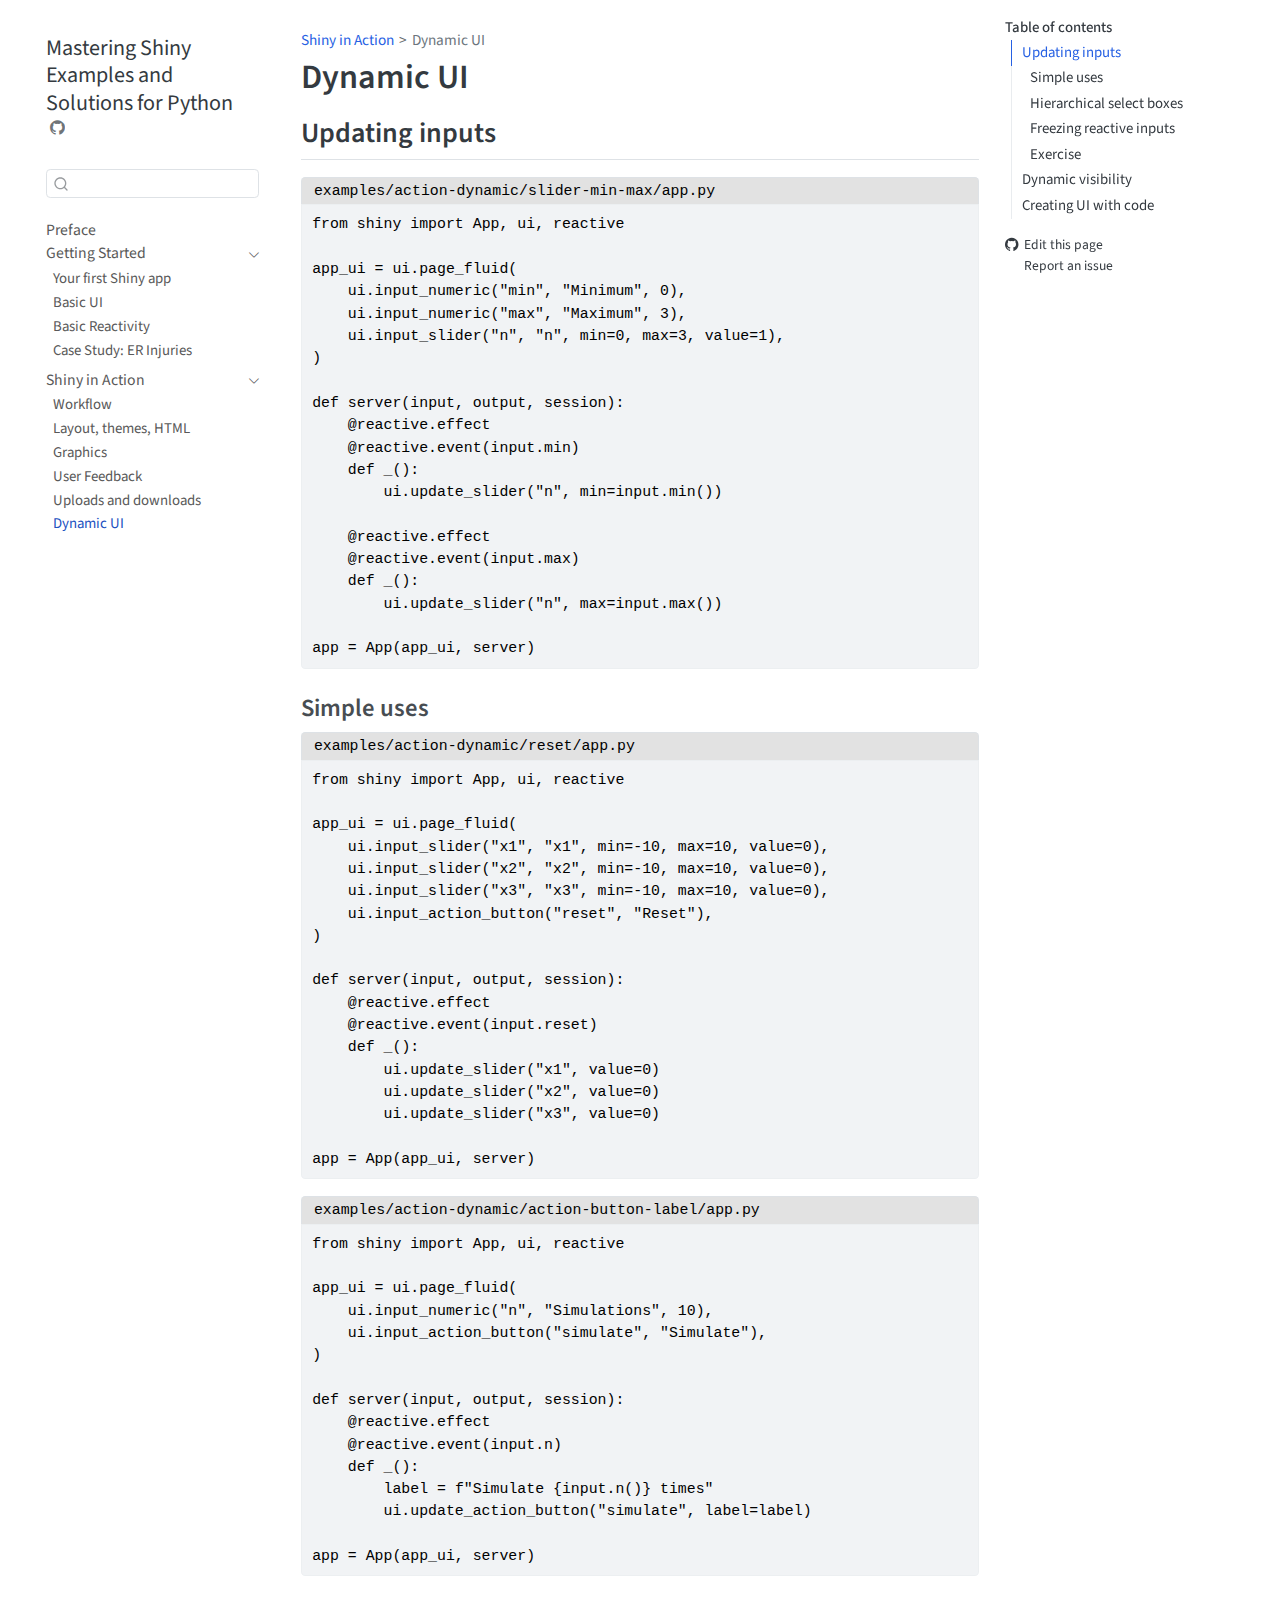
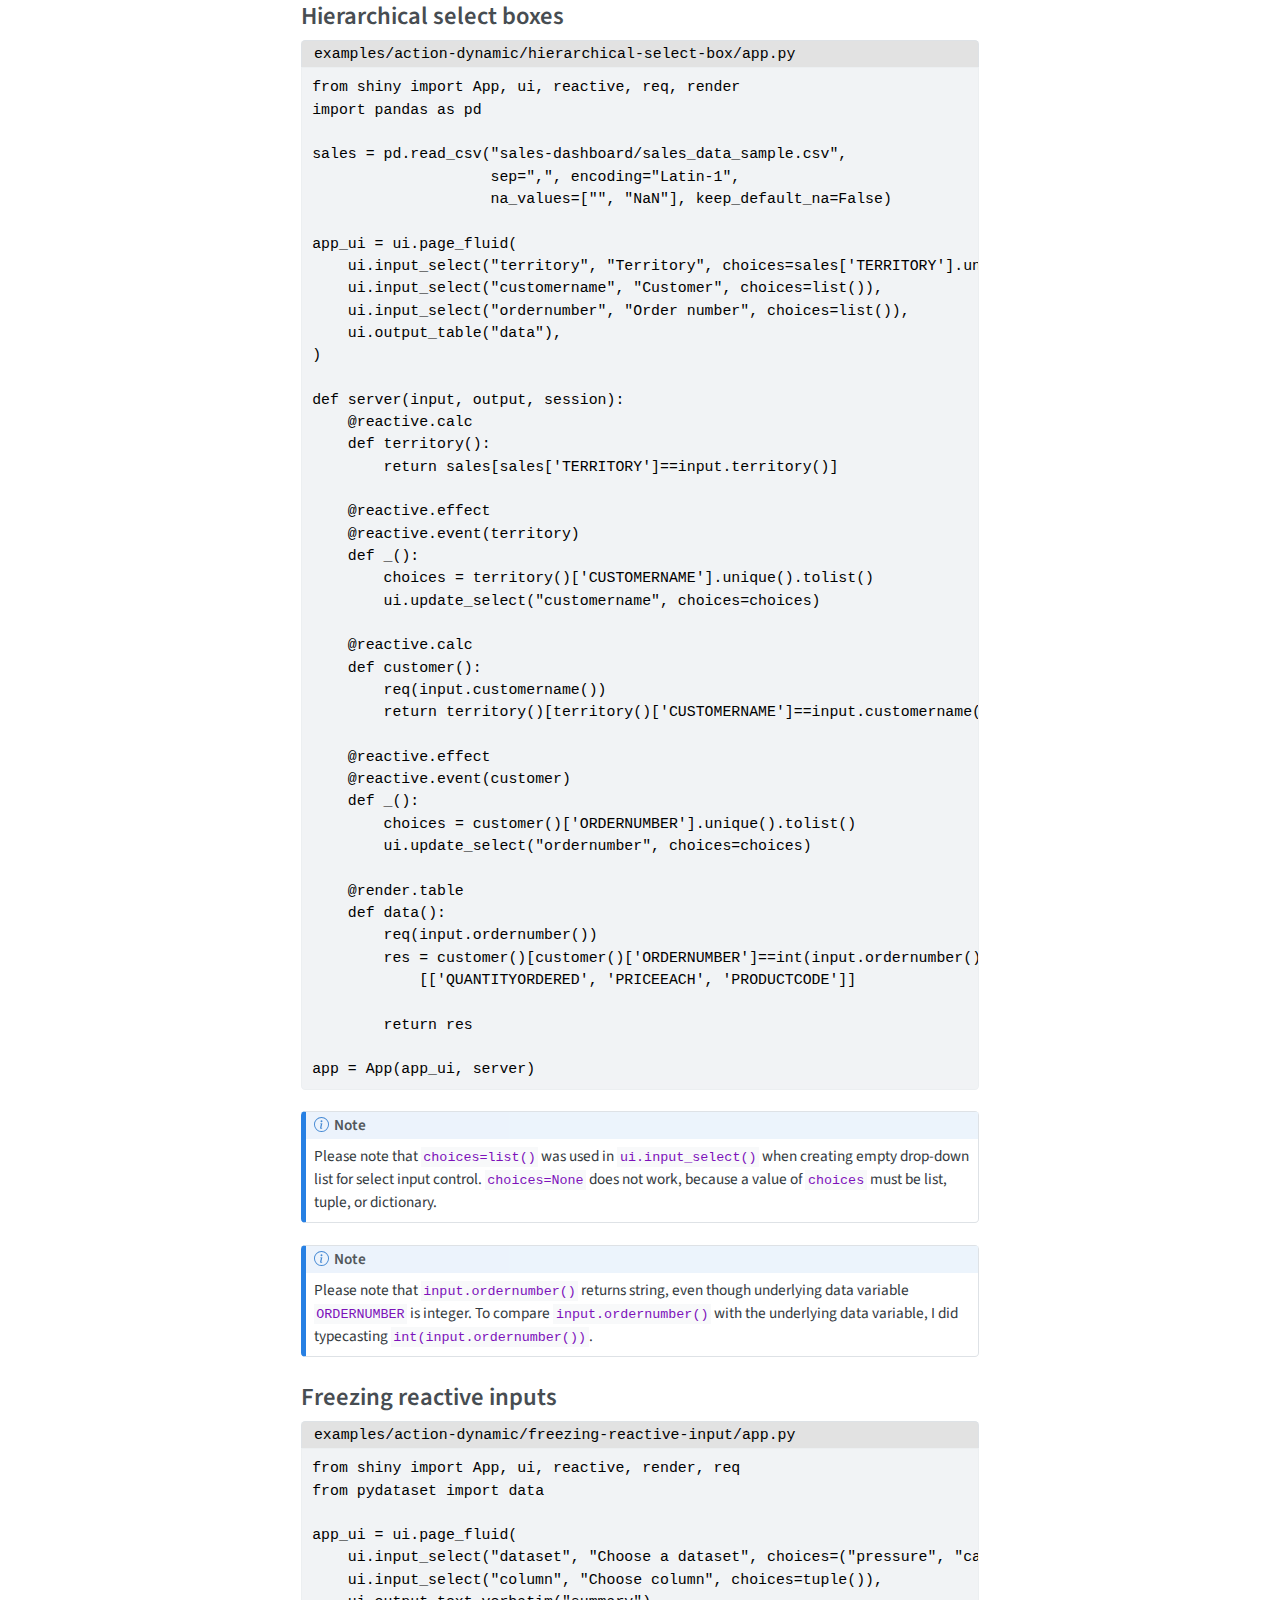
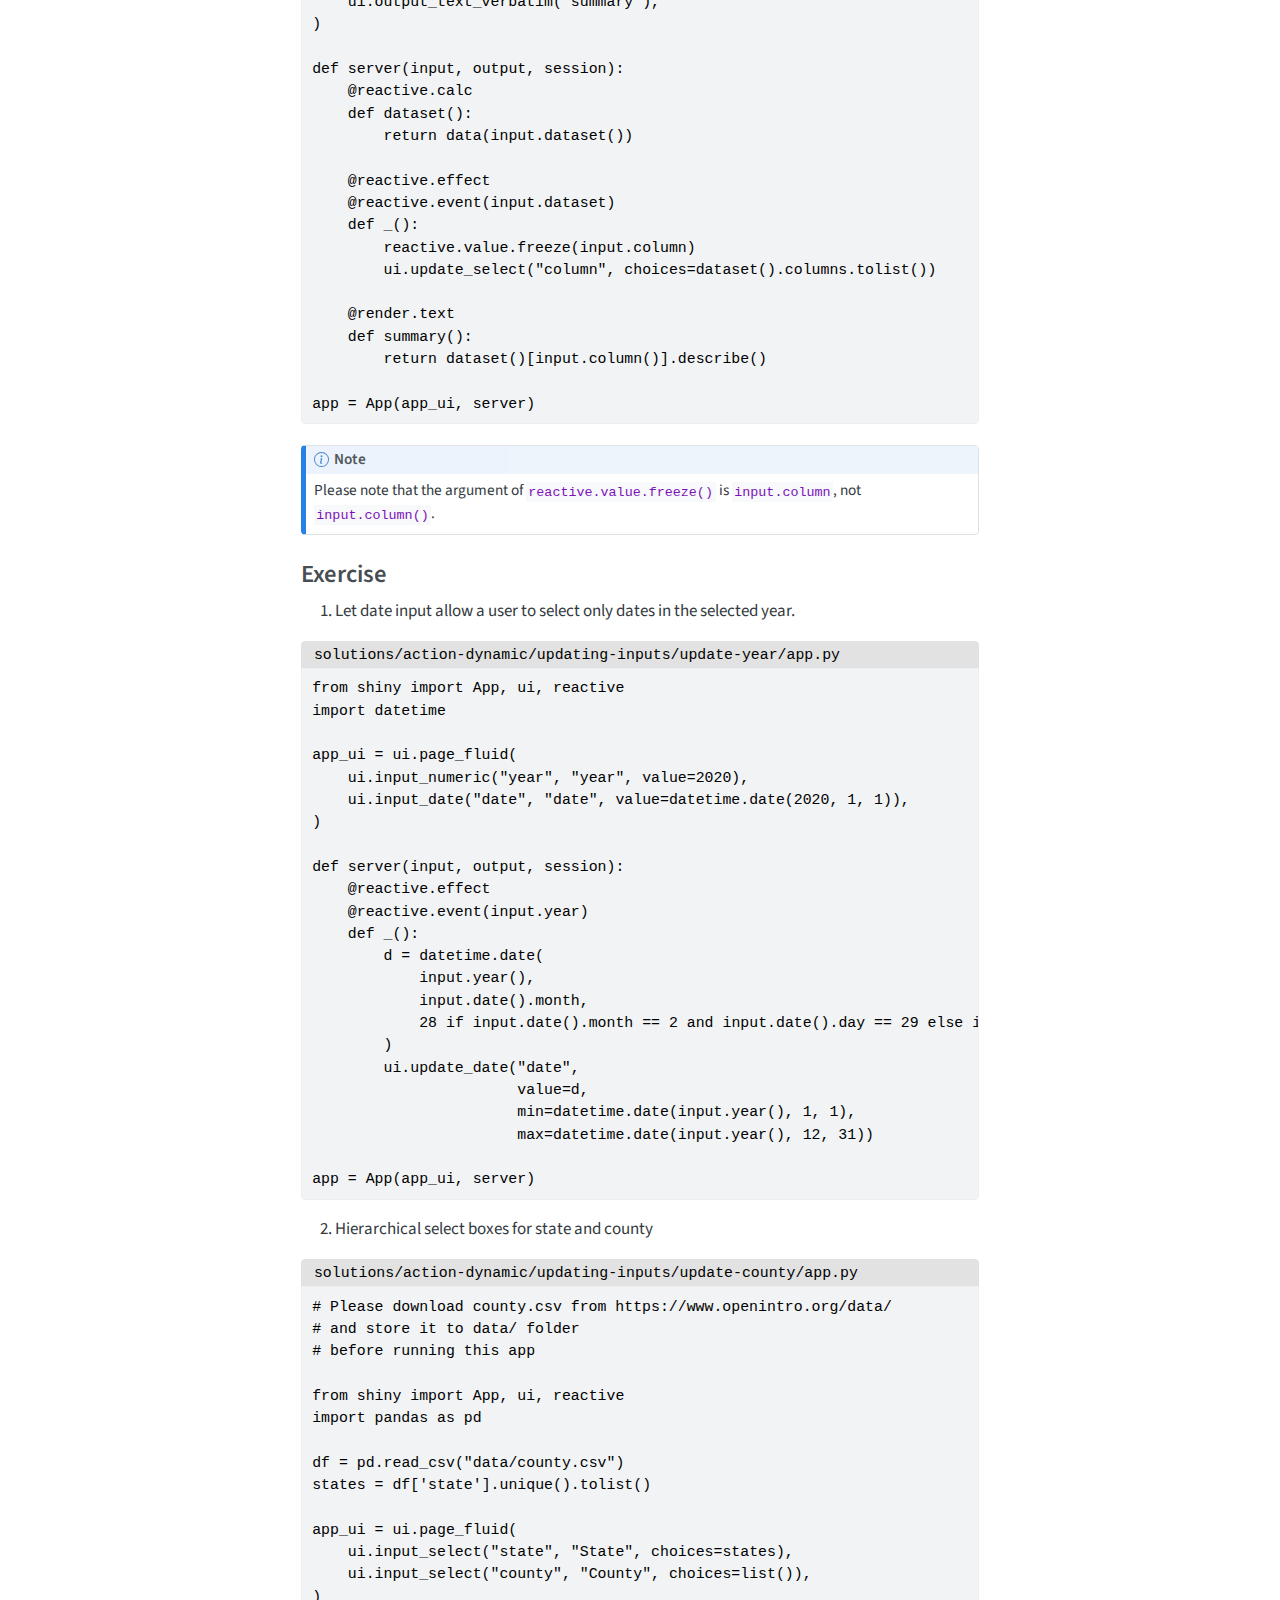
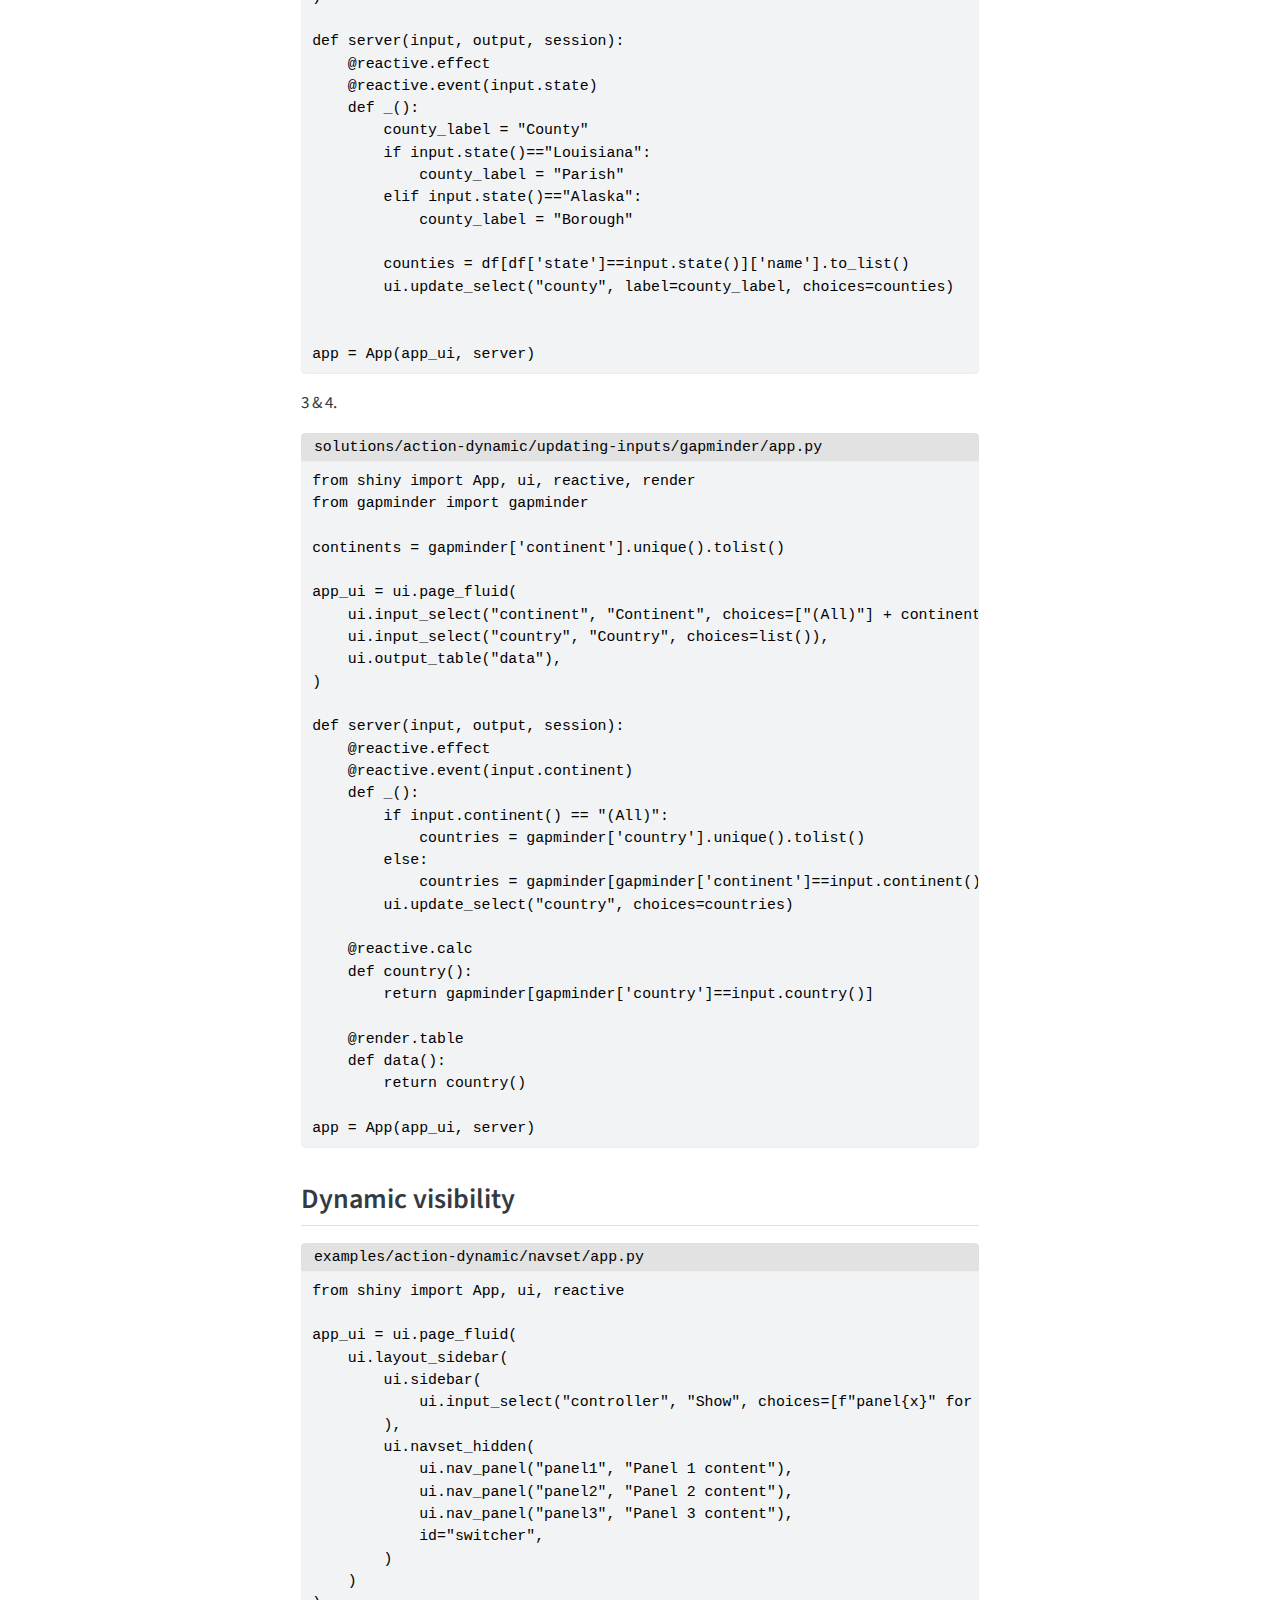
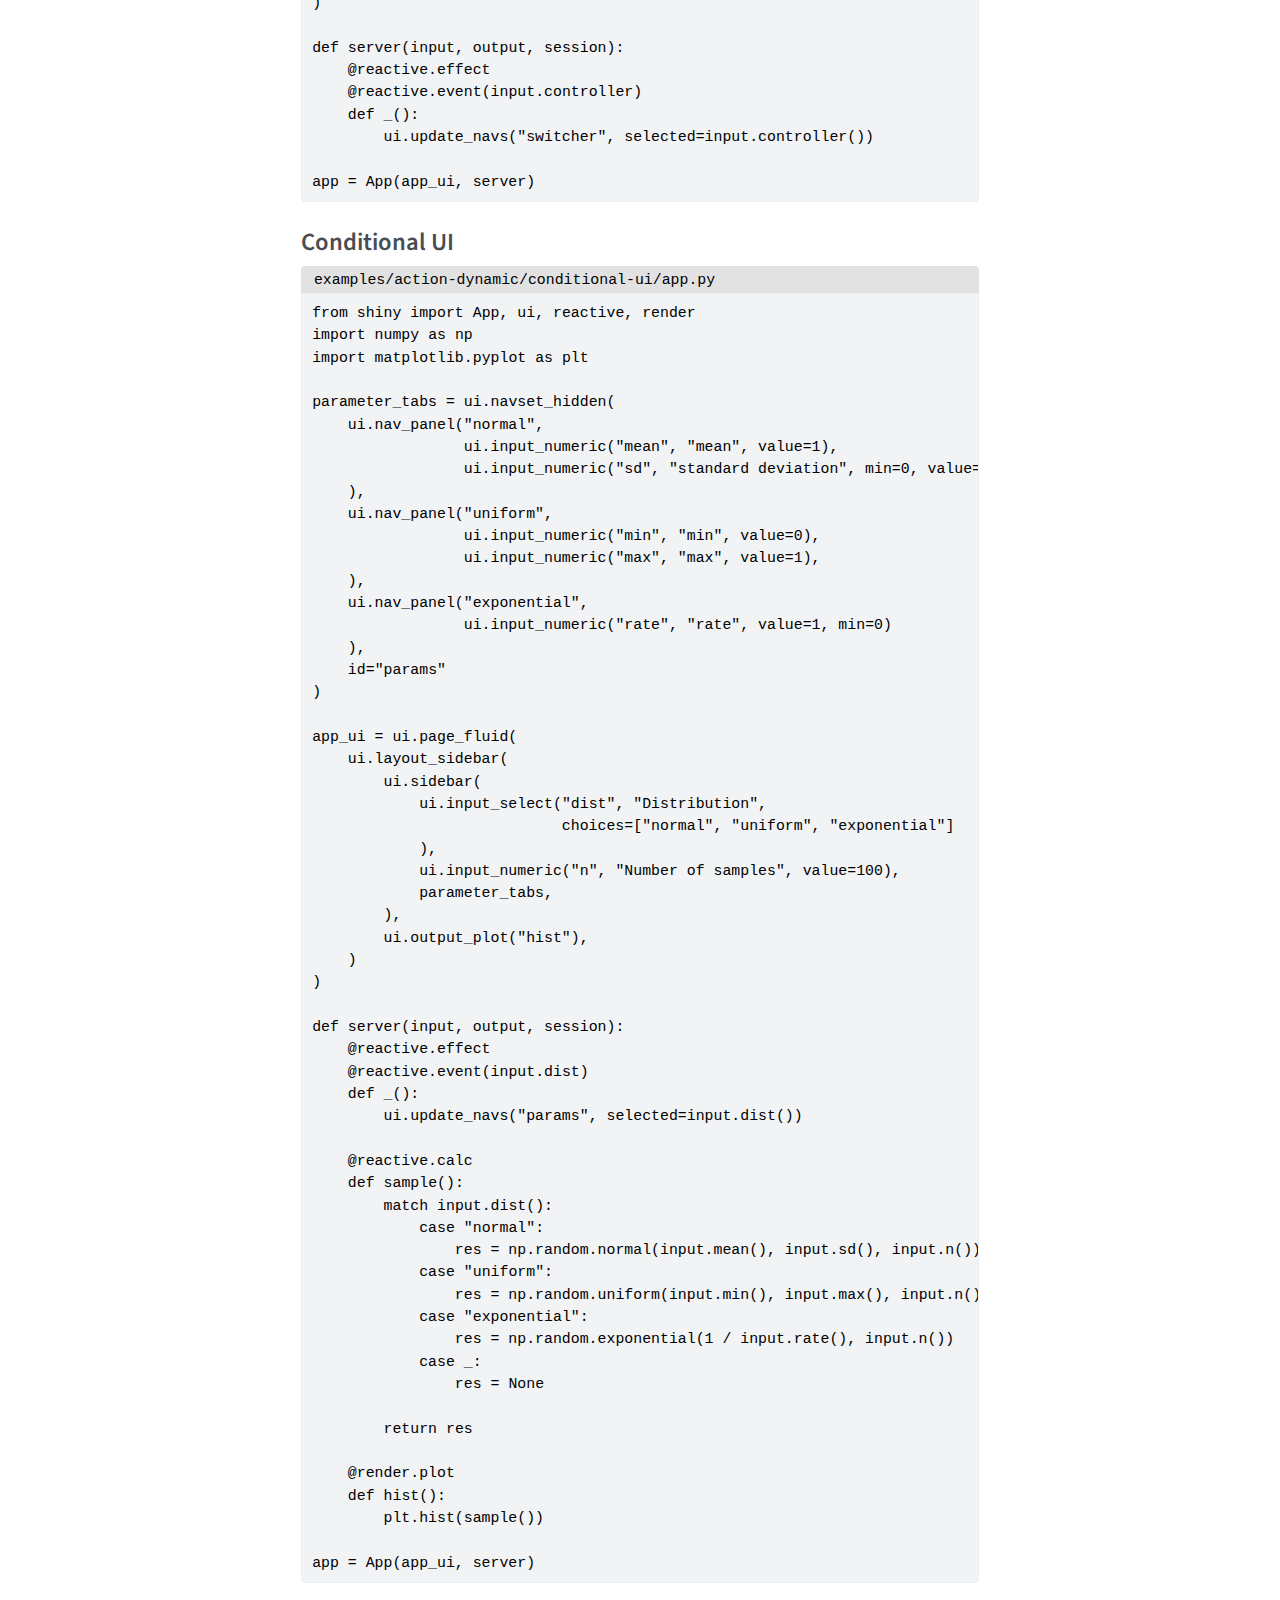
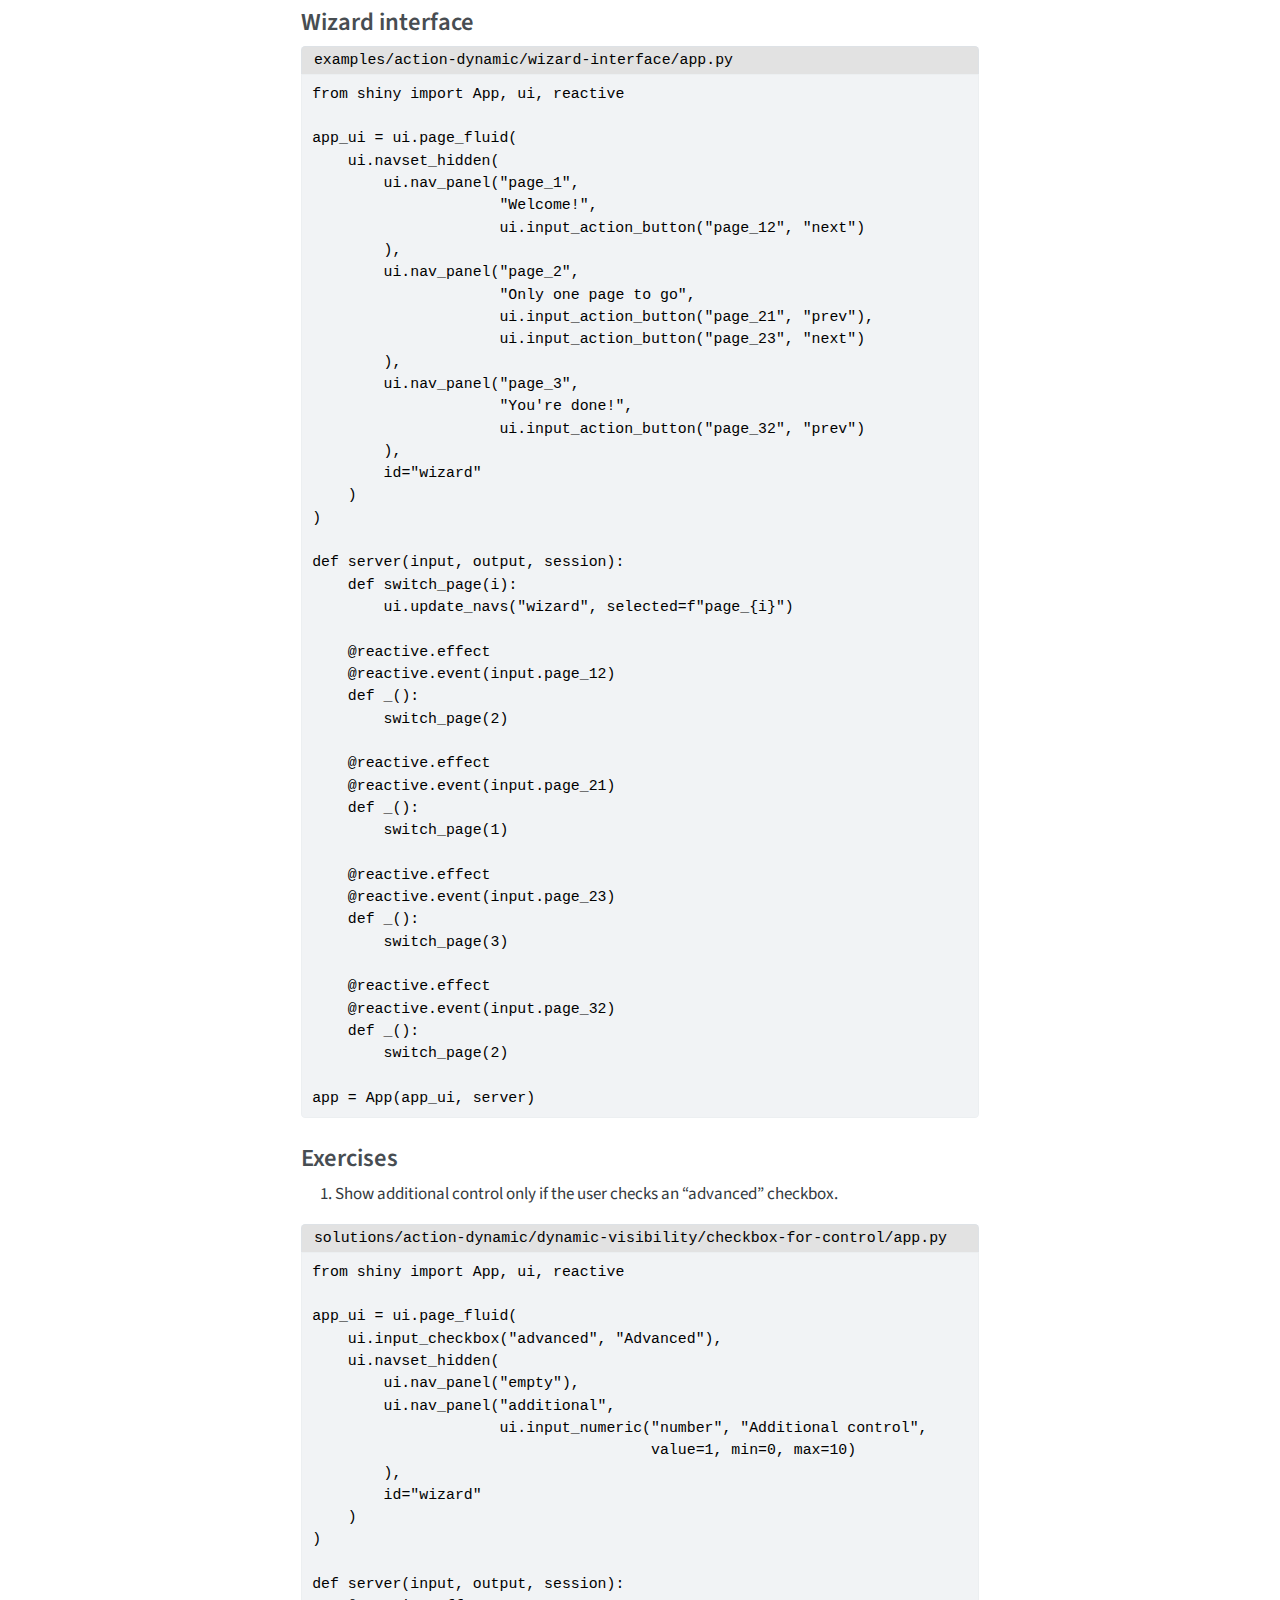
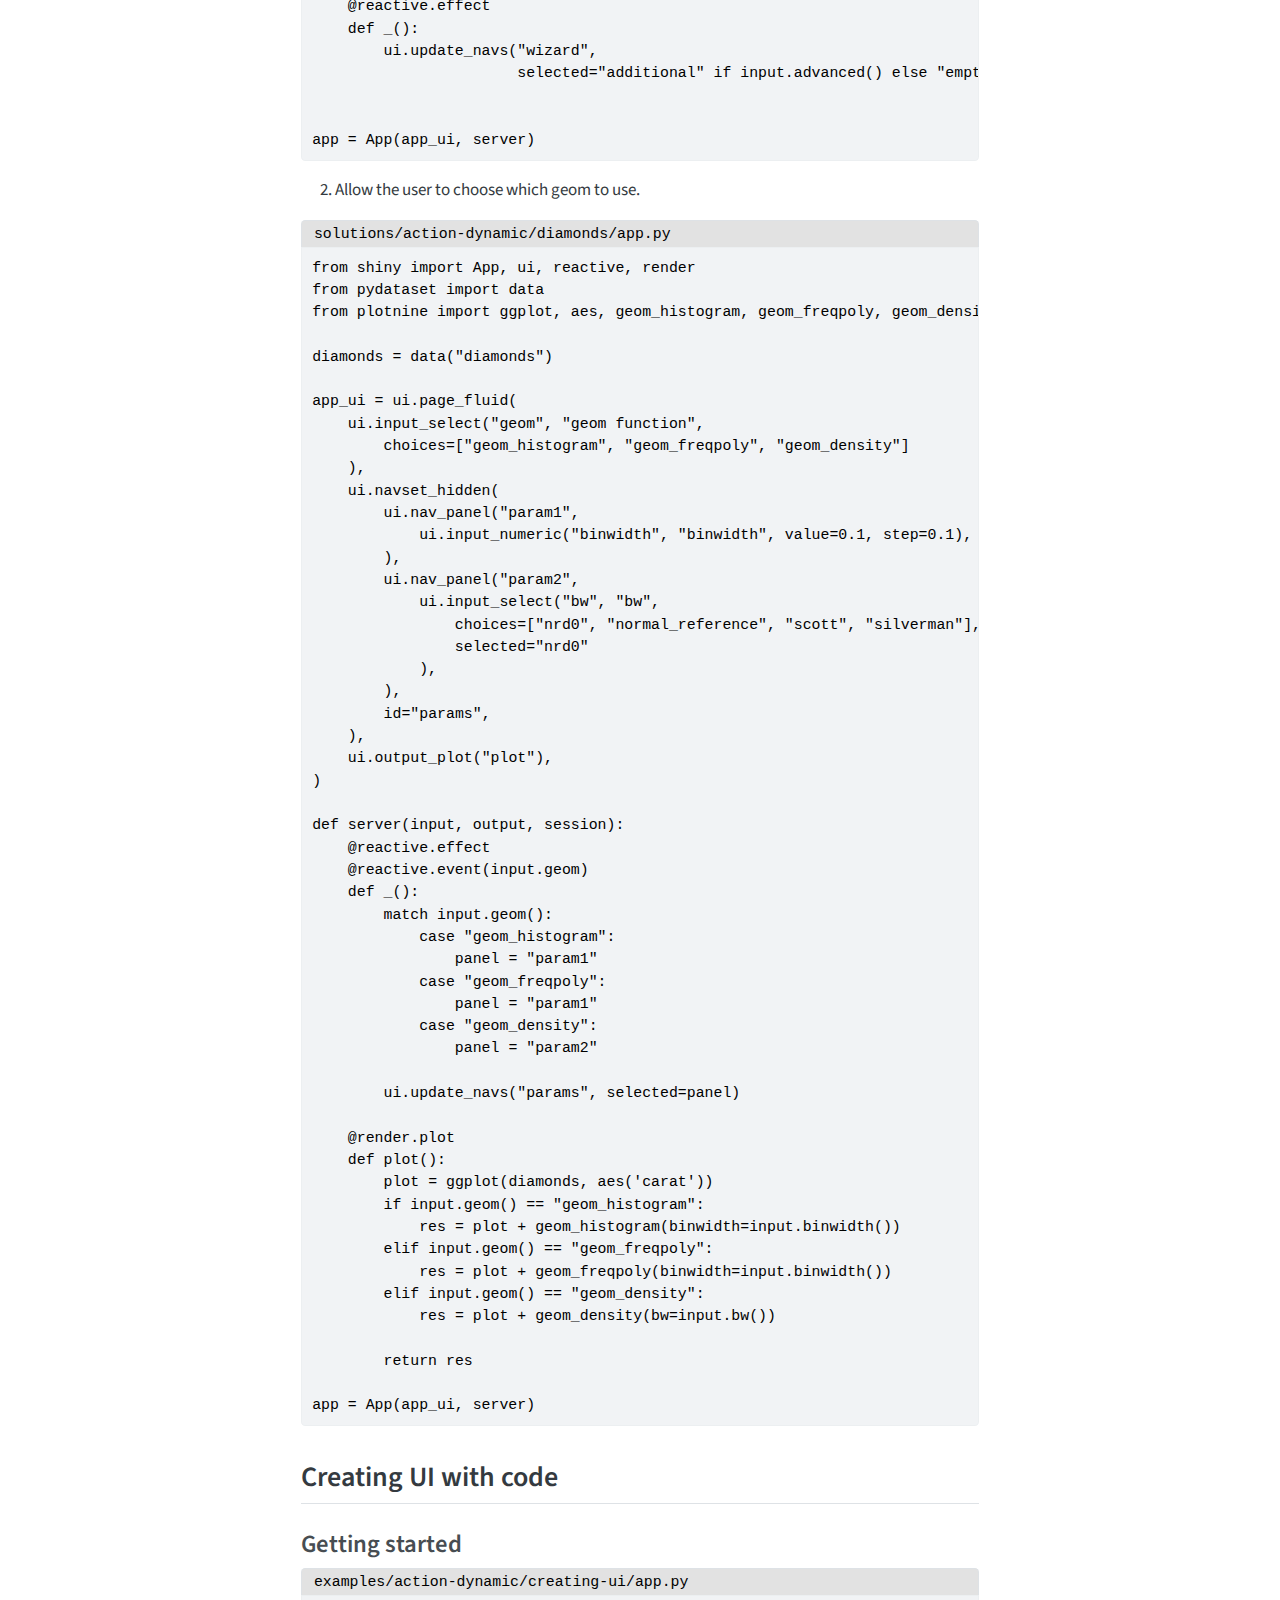
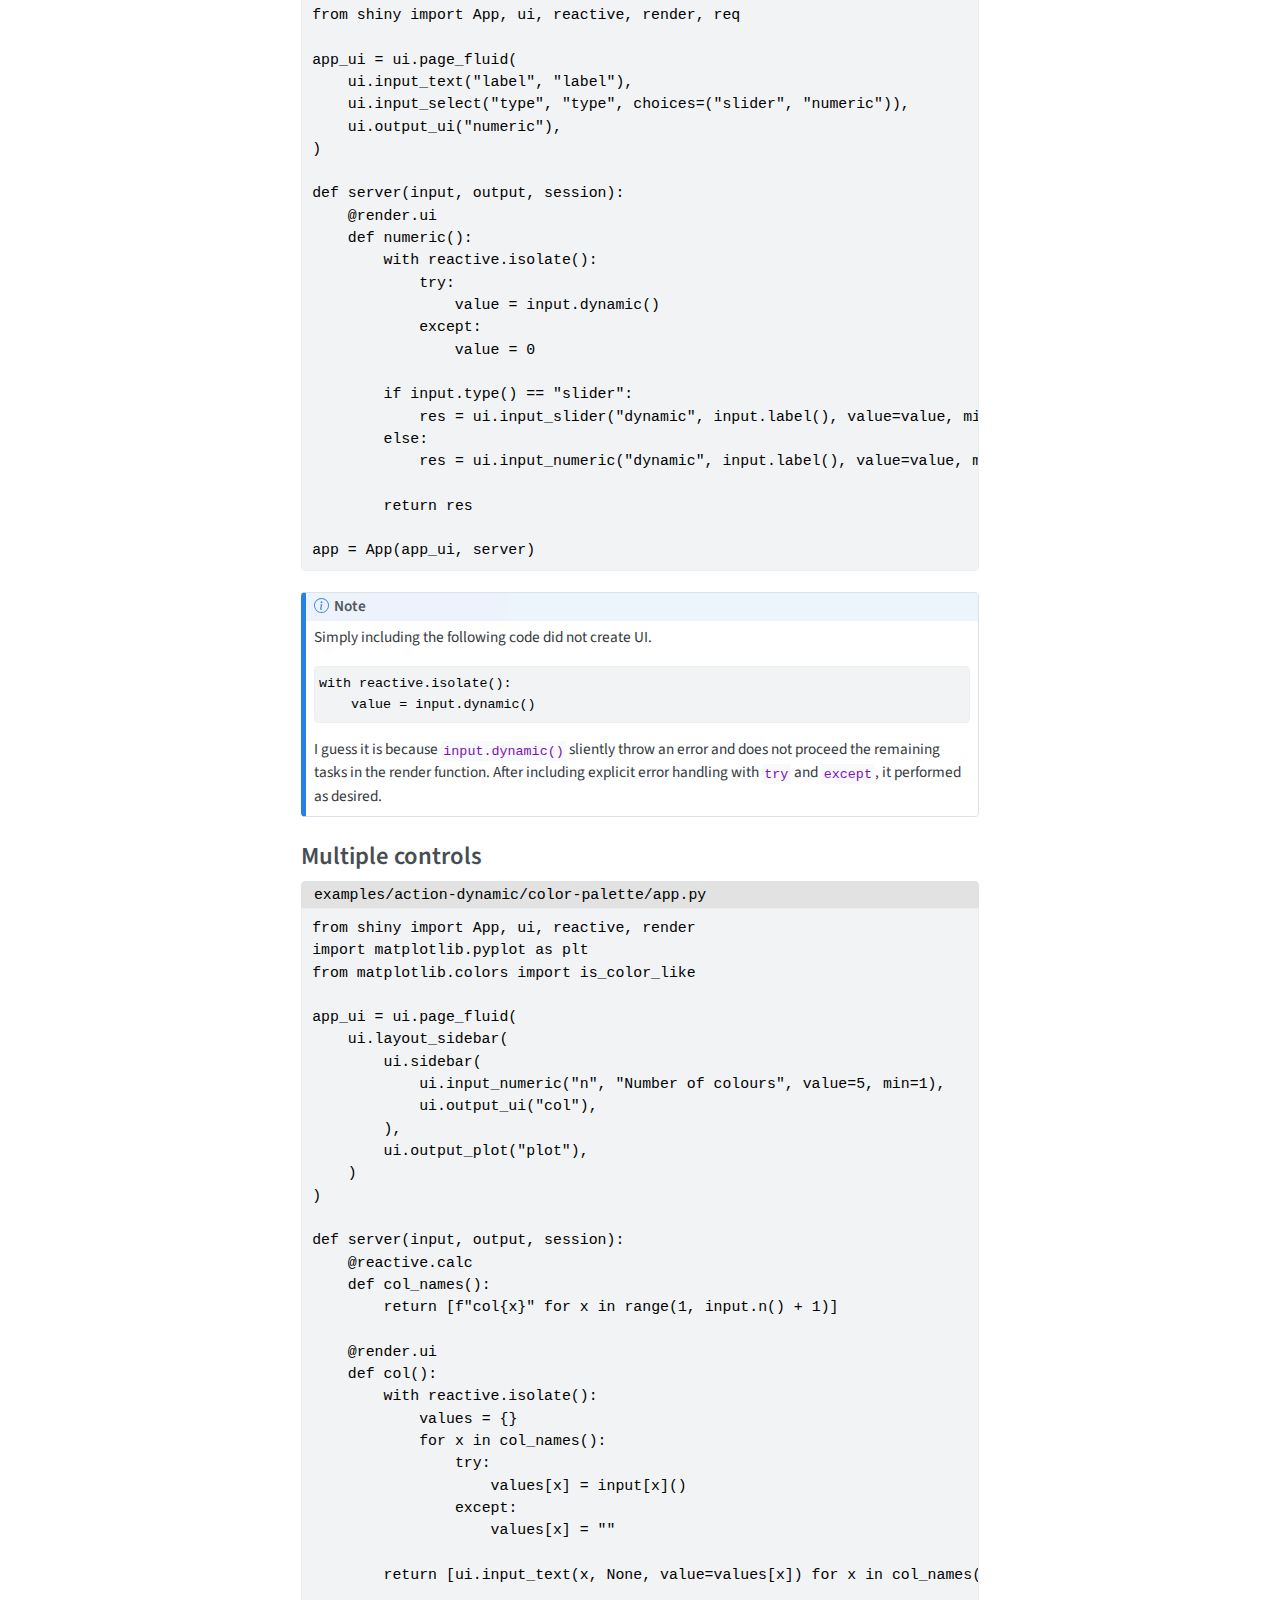
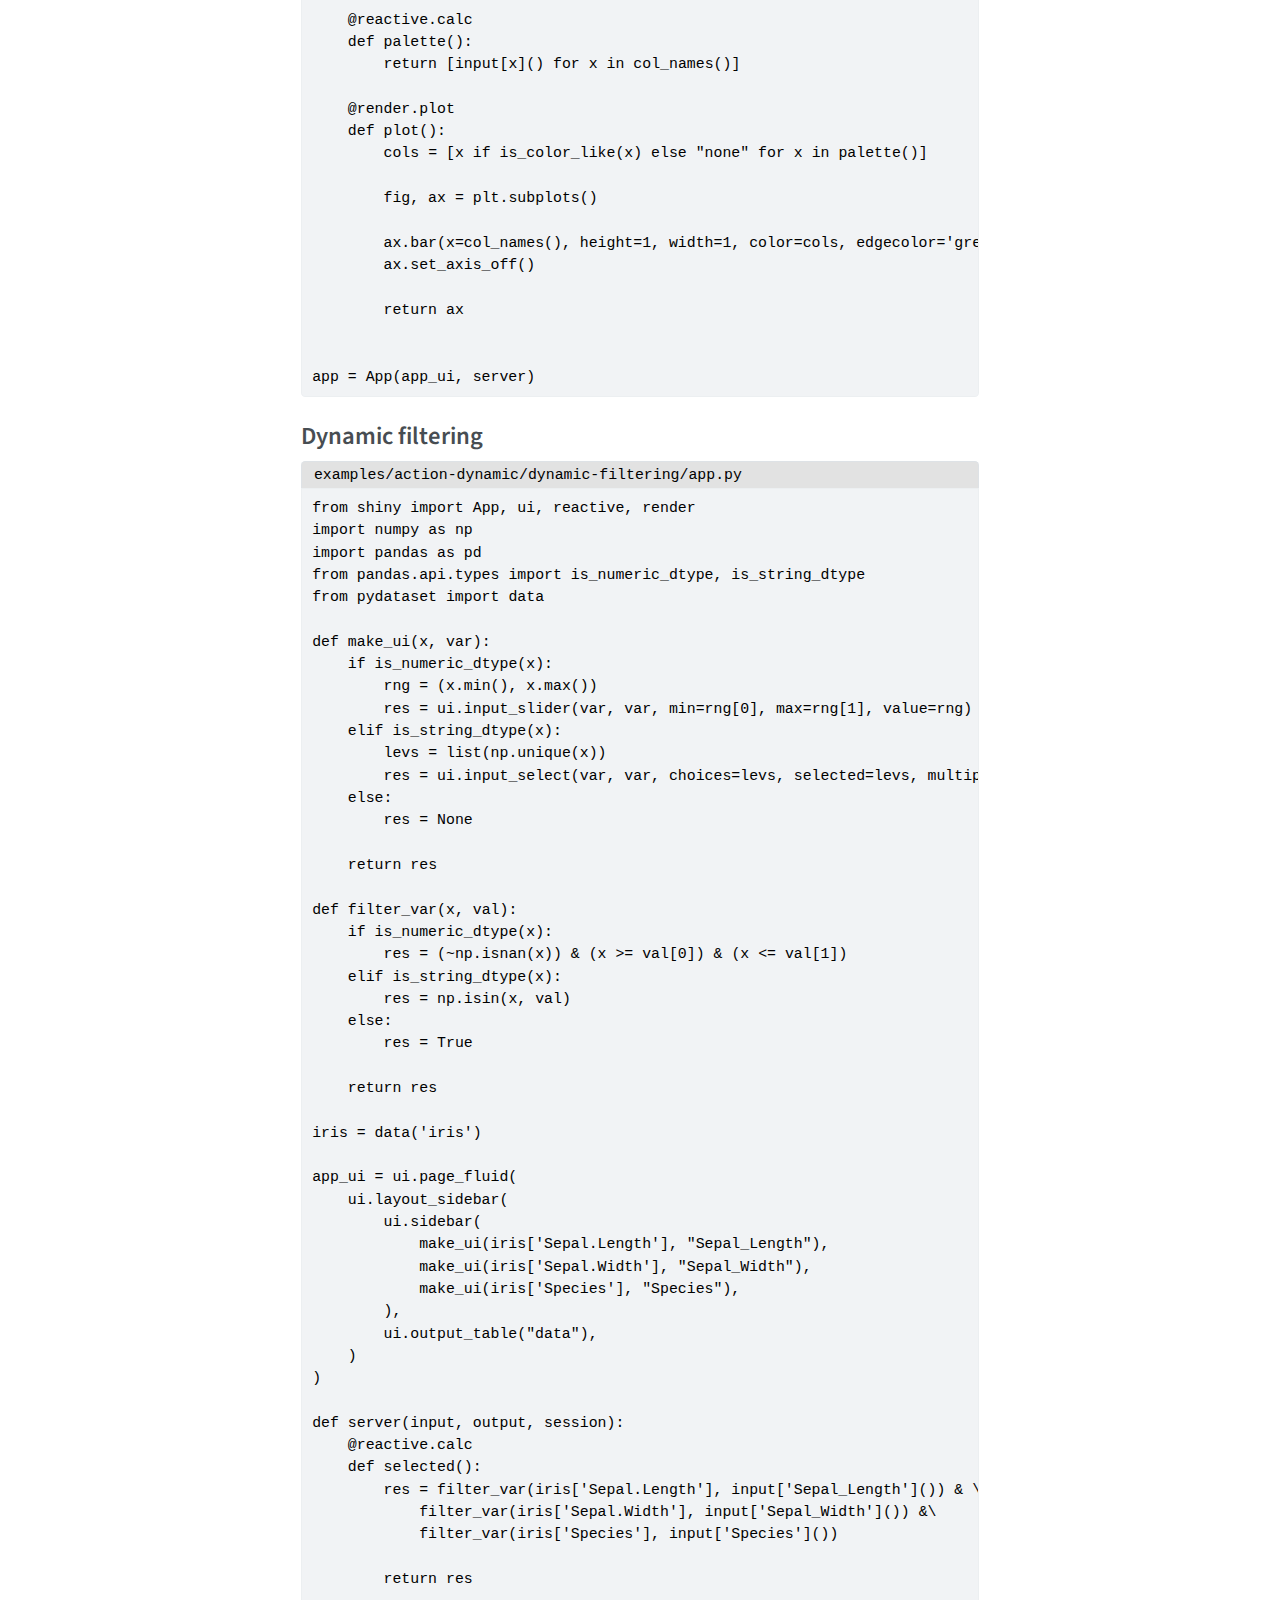
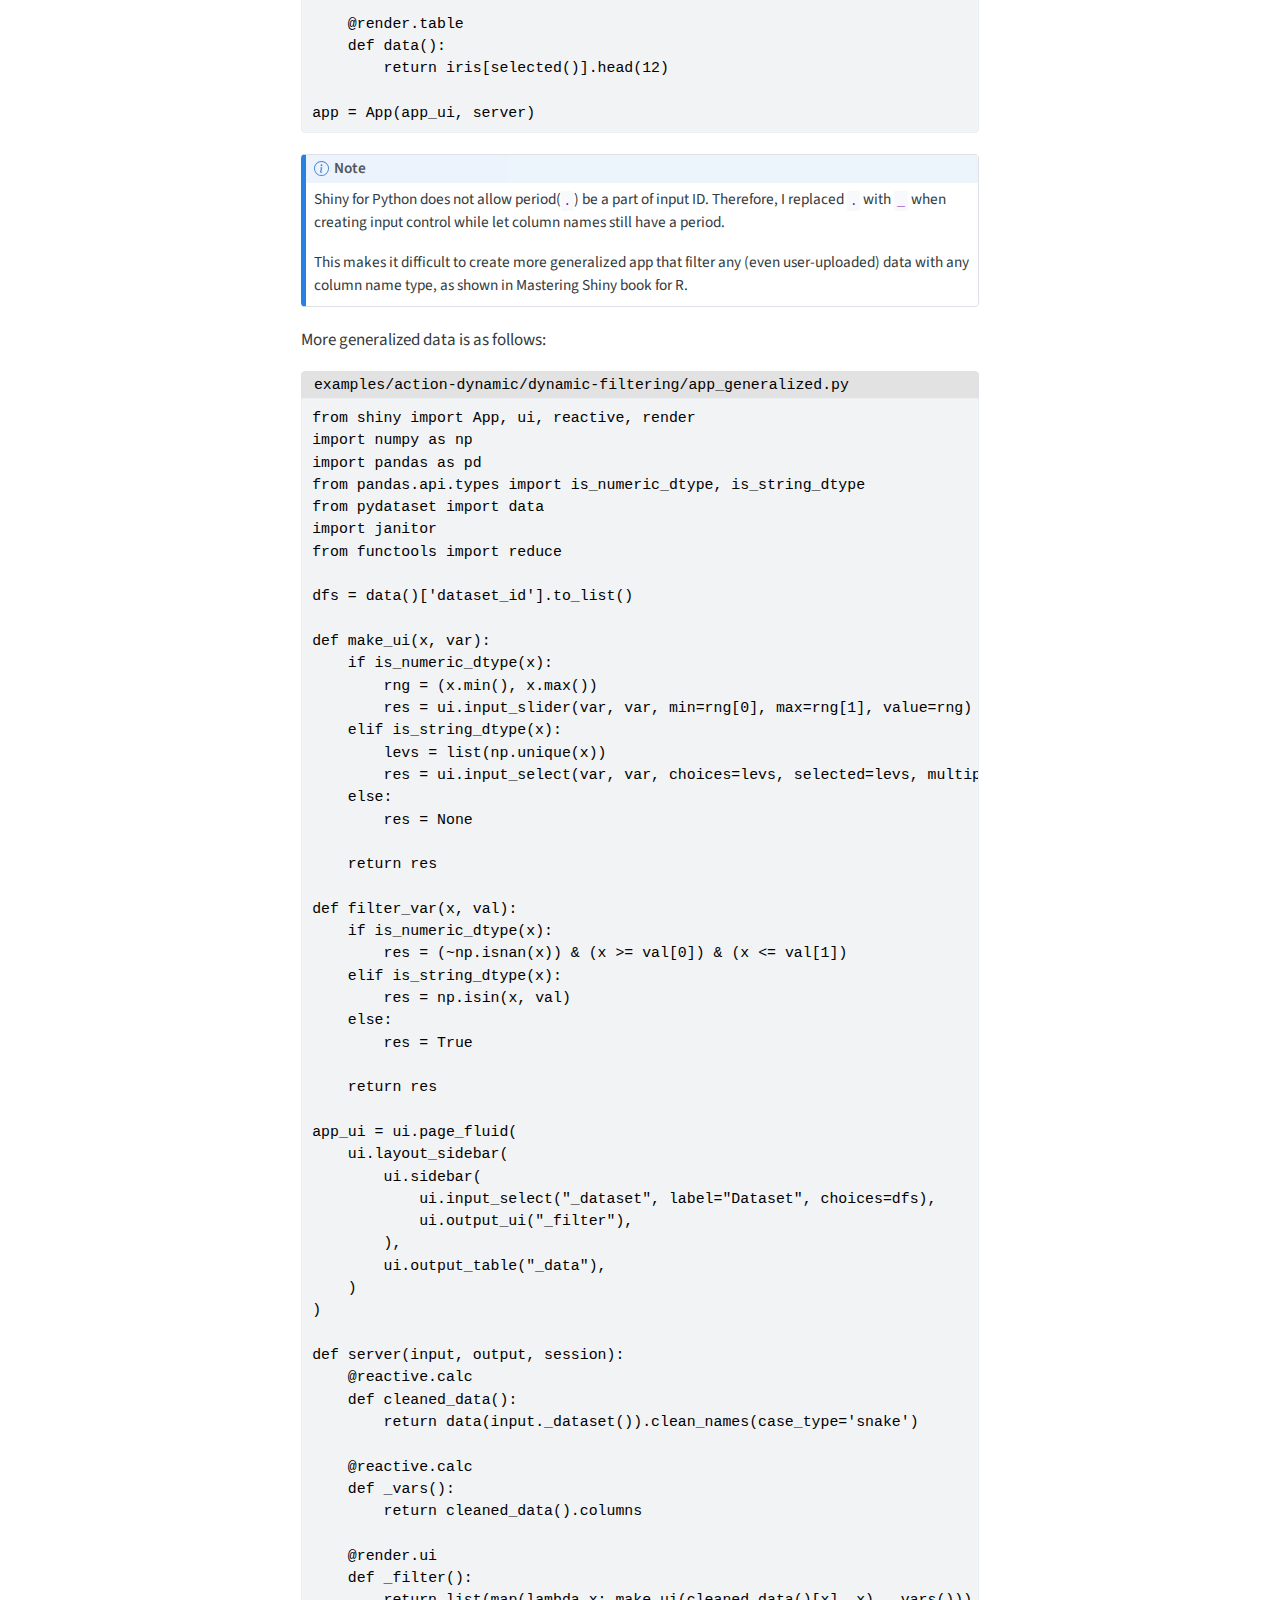
==== commit 39b3f011: "Built site for gh-pages" ====
--- a/action-dynamic.html
+++ b/action-dynamic.html
@@ -2,7 +2,7 @@
 <html xmlns="http://www.w3.org/1999/xhtml" lang="en" xml:lang="en"><head>
 
 <meta charset="utf-8">
-<meta name="generator" content="quarto-1.3.450">
+<meta name="generator" content="quarto-1.4.554">
 
 <meta name="viewport" content="width=device-width, initial-scale=1.0, user-scalable=yes">
 
@@ -22,7 +22,7 @@
 }
 /* CSS for syntax highlighting */
 pre > code.sourceCode { white-space: pre; position: relative; }
-pre > code.sourceCode > span { display: inline-block; line-height: 1.25; }
+pre > code.sourceCode > span { line-height: 1.25; }
 pre > code.sourceCode > span:empty { height: 1.2em; }
 .sourceCode { overflow: visible; }
 code.sourceCode > span { color: inherit; text-decoration: inherit; }
@@ -80,7 +80,13 @@
   "collapse-after": 3,
   "panel-placement": "start",
   "type": "textbox",
-  "limit": 20,
+  "limit": 50,
+  "keyboard-shortcut": [
+    "f",
+    "/",
+    "s"
+  ],
+  "show-item-context": false,
   "language": {
     "search-no-results-text": "No results",
     "search-matching-documents-text": "matching documents",
@@ -89,6 +95,7 @@
     "search-more-match-text": "more match in this document",
     "search-more-matches-text": "more matches in this document",
     "search-clear-button-title": "Clear",
+    "search-text-placeholder": "",
     "search-detached-cancel-button-title": "Cancel",
     "search-submit-button-title": "Submit",
     "search-label": "Search"
@@ -104,12 +111,12 @@
   <header id="quarto-header" class="headroom fixed-top">
   <nav class="quarto-secondary-nav">
     <div class="container-fluid d-flex">
-      <button type="button" class="quarto-btn-toggle btn" data-bs-toggle="collapse" data-bs-target="#quarto-sidebar,#quarto-sidebar-glass" aria-controls="quarto-sidebar" aria-expanded="false" aria-label="Toggle sidebar navigation" onclick="if (window.quartoToggleHeadroom) { window.quartoToggleHeadroom(); }">
+      <button type="button" class="quarto-btn-toggle btn" data-bs-toggle="collapse" data-bs-target=".quarto-sidebar-collapse-item" aria-controls="quarto-sidebar" aria-expanded="false" aria-label="Toggle sidebar navigation" onclick="if (window.quartoToggleHeadroom) { window.quartoToggleHeadroom(); }">
         <i class="bi bi-layout-text-sidebar-reverse"></i>
       </button>
-      <nav class="quarto-page-breadcrumbs" aria-label="breadcrumb"><ol class="breadcrumb"><li class="breadcrumb-item"><a href="./action-workflow.html">Shiny in Action</a></li><li class="breadcrumb-item"><a href="./action-dynamic.html"><span class="chapter-number">10</span>&nbsp; <span class="chapter-title">Dynamic UI</span></a></li></ol></nav>
-      <a class="flex-grow-1" role="button" data-bs-toggle="collapse" data-bs-target="#quarto-sidebar,#quarto-sidebar-glass" aria-controls="quarto-sidebar" aria-expanded="false" aria-label="Toggle sidebar navigation" onclick="if (window.quartoToggleHeadroom) { window.quartoToggleHeadroom(); }">      
-      </a>
+        <nav class="quarto-page-breadcrumbs" aria-label="breadcrumb"><ol class="breadcrumb"><li class="breadcrumb-item"><a href="./action-workflow.html">Shiny in Action</a></li><li class="breadcrumb-item"><a href="./action-dynamic.html"><span class="chapter-title">Dynamic UI</span></a></li></ol></nav>
+        <a class="flex-grow-1" role="button" data-bs-toggle="collapse" data-bs-target=".quarto-sidebar-collapse-item" aria-controls="quarto-sidebar" aria-expanded="false" aria-label="Toggle sidebar navigation" onclick="if (window.quartoToggleHeadroom) { window.quartoToggleHeadroom(); }">      
+        </a>
       <button type="button" class="btn quarto-search-button" aria-label="" onclick="window.quartoOpenSearch();">
         <i class="bi bi-search"></i>
       </button>
@@ -119,12 +126,12 @@
 <!-- content -->
 <div id="quarto-content" class="quarto-container page-columns page-rows-contents page-layout-article">
 <!-- sidebar -->
-  <nav id="quarto-sidebar" class="sidebar collapse collapse-horizontal sidebar-navigation floating overflow-auto">
+  <nav id="quarto-sidebar" class="sidebar collapse collapse-horizontal quarto-sidebar-collapse-item sidebar-navigation floating overflow-auto">
     <div class="pt-lg-2 mt-2 text-left sidebar-header">
     <div class="sidebar-title mb-0 py-0">
       <a href="./">Mastering Shiny Examples and Solutions for Python</a> 
         <div class="sidebar-tools-main">
-    <a href="https://github.com/youngroklee-ml/mastering-shiny-for-python" rel="" title="Source Code" class="quarto-navigation-tool px-1" aria-label="Source Code"><i class="bi bi-github"></i></a>
+    <a href="https://github.com/youngroklee-ml/mastering-shiny-for-python" title="Source Code" class="quarto-navigation-tool px-1" aria-label="Source Code"><i class="bi bi-github"></i></a>
 </div>
     </div>
       </div>
@@ -216,7 +223,7 @@
     </ul>
     </div>
 </nav>
-<div id="quarto-sidebar-glass" data-bs-toggle="collapse" data-bs-target="#quarto-sidebar,#quarto-sidebar-glass"></div>
+<div id="quarto-sidebar-glass" class="quarto-sidebar-collapse-item" data-bs-toggle="collapse" data-bs-target=".quarto-sidebar-collapse-item"></div>
 <!-- margin-sidebar -->
     <div id="quarto-margin-sidebar" class="sidebar margin-sidebar">
         <nav id="TOC" role="doc-toc" class="toc-active">
@@ -241,15 +248,15 @@
   <li><a href="#getting-started" id="toc-getting-started" class="nav-link" data-scroll-target="#getting-started">Getting started</a></li>
   <li><a href="#multiple-controls" id="toc-multiple-controls" class="nav-link" data-scroll-target="#multiple-controls">Multiple controls</a></li>
   <li><a href="#dynamic-filtering" id="toc-dynamic-filtering" class="nav-link" data-scroll-target="#dynamic-filtering">Dynamic filtering</a></li>
-  <li><a href="#dialog-boxes" id="toc-dialog-boxes" class="nav-link" data-scroll-target="#dialog-boxes">Dialog boxes</a></li>
+  <li><a href="#excercises" id="toc-excercises" class="nav-link" data-scroll-target="#excercises">Excercises</a></li>
   </ul></li>
   </ul>
-<div class="toc-actions"><div><i class="bi bi-github"></i></div><div class="action-links"><p><a href="https://github.com/youngroklee-ml/mastering-shiny-for-python/edit/main/action-dynamic.qmd" class="toc-action">Edit this page</a></p><p><a href="https://github.com/youngroklee-ml/mastering-shiny-for-python/issues/new" class="toc-action">Report an issue</a></p></div></div></nav>
+<div class="toc-actions"><ul><li><a href="https://github.com/youngroklee-ml/mastering-shiny-for-python/edit/main/action-dynamic.qmd" class="toc-action"><i class="bi bi-github"></i>Edit this page</a></li><li><a href="https://github.com/youngroklee-ml/mastering-shiny-for-python/issues/new" class="toc-action"><i class="bi empty"></i>Report an issue</a></li></ul></div></nav>
     </div>
 <!-- main -->
 <main class="content" id="quarto-document-content">
 
-<header id="title-block-header" class="quarto-title-block default">
+<header id="title-block-header" class="quarto-title-block default"><nav class="quarto-page-breadcrumbs quarto-title-breadcrumbs d-none d-lg-block" aria-label="breadcrumb"><ol class="breadcrumb"><li class="breadcrumb-item"><a href="./action-workflow.html">Shiny in Action</a></li><li class="breadcrumb-item"><a href="./action-dynamic.html"><span class="chapter-title">Dynamic UI</span></a></li></ol></nav>
 <div class="quarto-title">
 <h1 class="title"><span class="chapter-title">Dynamic UI</span></h1>
 </div>
@@ -264,7 +271,9 @@
   </div>
   
 
+
 </header>
+
 
 <section id="updating-inputs" class="level2">
 <h2 class="anchored" data-anchor-id="updating-inputs">Updating inputs</h2>
@@ -272,7 +281,7 @@
 <div class="code-with-filename-file">
 <pre><strong>examples/action-dynamic/slider-min-max/app.py</strong></pre>
 </div>
-<div class="sourceCode" id="cb1"><pre class="sourceCode python code-with-copy"><code class="sourceCode python"><span id="cb1-1"><a href="#cb1-1" aria-hidden="true" tabindex="-1"></a><span class="im">from</span> shiny <span class="im">import</span> App, ui, reactive</span>
+<div class="sourceCode" id="cb1" data-filename="examples/action-dynamic/slider-min-max/app.py"><pre class="sourceCode python code-with-copy"><code class="sourceCode python"><span id="cb1-1"><a href="#cb1-1" aria-hidden="true" tabindex="-1"></a><span class="im">from</span> shiny <span class="im">import</span> App, ui, reactive</span>
 <span id="cb1-2"><a href="#cb1-2" aria-hidden="true" tabindex="-1"></a></span>
 <span id="cb1-3"><a href="#cb1-3" aria-hidden="true" tabindex="-1"></a>app_ui <span class="op">=</span> ui.page_fluid(</span>
 <span id="cb1-4"><a href="#cb1-4" aria-hidden="true" tabindex="-1"></a>    ui.input_numeric(<span class="st">"min"</span>, <span class="st">"Minimum"</span>, <span class="dv">0</span>),</span>
@@ -299,7 +308,7 @@
 <div class="code-with-filename-file">
 <pre><strong>examples/action-dynamic/reset/app.py</strong></pre>
 </div>
-<div class="sourceCode" id="cb2"><pre class="sourceCode python code-with-copy"><code class="sourceCode python"><span id="cb2-1"><a href="#cb2-1" aria-hidden="true" tabindex="-1"></a><span class="im">from</span> shiny <span class="im">import</span> App, ui, reactive</span>
+<div class="sourceCode" id="cb2" data-filename="examples/action-dynamic/reset/app.py"><pre class="sourceCode python code-with-copy"><code class="sourceCode python"><span id="cb2-1"><a href="#cb2-1" aria-hidden="true" tabindex="-1"></a><span class="im">from</span> shiny <span class="im">import</span> App, ui, reactive</span>
 <span id="cb2-2"><a href="#cb2-2" aria-hidden="true" tabindex="-1"></a></span>
 <span id="cb2-3"><a href="#cb2-3" aria-hidden="true" tabindex="-1"></a>app_ui <span class="op">=</span> ui.page_fluid(</span>
 <span id="cb2-4"><a href="#cb2-4" aria-hidden="true" tabindex="-1"></a>    ui.input_slider(<span class="st">"x1"</span>, <span class="st">"x1"</span>, <span class="bu">min</span><span class="op">=-</span><span class="dv">10</span>, <span class="bu">max</span><span class="op">=</span><span class="dv">10</span>, value<span class="op">=</span><span class="dv">0</span>),</span>
@@ -322,7 +331,7 @@
 <div class="code-with-filename-file">
 <pre><strong>examples/action-dynamic/action-button-label/app.py</strong></pre>
 </div>
-<div class="sourceCode" id="cb3"><pre class="sourceCode python code-with-copy"><code class="sourceCode python"><span id="cb3-1"><a href="#cb3-1" aria-hidden="true" tabindex="-1"></a><span class="im">from</span> shiny <span class="im">import</span> App, ui, reactive</span>
+<div class="sourceCode" id="cb3" data-filename="examples/action-dynamic/action-button-label/app.py"><pre class="sourceCode python code-with-copy"><code class="sourceCode python"><span id="cb3-1"><a href="#cb3-1" aria-hidden="true" tabindex="-1"></a><span class="im">from</span> shiny <span class="im">import</span> App, ui, reactive</span>
 <span id="cb3-2"><a href="#cb3-2" aria-hidden="true" tabindex="-1"></a></span>
 <span id="cb3-3"><a href="#cb3-3" aria-hidden="true" tabindex="-1"></a>app_ui <span class="op">=</span> ui.page_fluid(</span>
 <span id="cb3-4"><a href="#cb3-4" aria-hidden="true" tabindex="-1"></a>    ui.input_numeric(<span class="st">"n"</span>, <span class="st">"Simulations"</span>, <span class="dv">10</span>),</span>
@@ -345,7 +354,7 @@
 <div class="code-with-filename-file">
 <pre><strong>examples/action-dynamic/hierarchical-select-box/app.py</strong></pre>
 </div>
-<div class="sourceCode" id="cb4"><pre class="sourceCode python code-with-copy"><code class="sourceCode python"><span id="cb4-1"><a href="#cb4-1" aria-hidden="true" tabindex="-1"></a><span class="im">from</span> shiny <span class="im">import</span> App, ui, reactive, req, render</span>
+<div class="sourceCode" id="cb4" data-filename="examples/action-dynamic/hierarchical-select-box/app.py"><pre class="sourceCode python code-with-copy"><code class="sourceCode python"><span id="cb4-1"><a href="#cb4-1" aria-hidden="true" tabindex="-1"></a><span class="im">from</span> shiny <span class="im">import</span> App, ui, reactive, req, render</span>
 <span id="cb4-2"><a href="#cb4-2" aria-hidden="true" tabindex="-1"></a><span class="im">import</span> pandas <span class="im">as</span> pd</span>
 <span id="cb4-3"><a href="#cb4-3" aria-hidden="true" tabindex="-1"></a></span>
 <span id="cb4-4"><a href="#cb4-4" aria-hidden="true" tabindex="-1"></a>sales <span class="op">=</span> pd.read_csv(<span class="st">"sales-dashboard/sales_data_sample.csv"</span>,</span>
@@ -424,7 +433,7 @@
 <div class="code-with-filename-file">
 <pre><strong>examples/action-dynamic/freezing-reactive-input/app.py</strong></pre>
 </div>
-<div class="sourceCode" id="cb5"><pre class="sourceCode python code-with-copy"><code class="sourceCode python"><span id="cb5-1"><a href="#cb5-1" aria-hidden="true" tabindex="-1"></a><span class="im">from</span> shiny <span class="im">import</span> App, ui, reactive, render, req</span>
+<div class="sourceCode" id="cb5" data-filename="examples/action-dynamic/freezing-reactive-input/app.py"><pre class="sourceCode python code-with-copy"><code class="sourceCode python"><span id="cb5-1"><a href="#cb5-1" aria-hidden="true" tabindex="-1"></a><span class="im">from</span> shiny <span class="im">import</span> App, ui, reactive, render, req</span>
 <span id="cb5-2"><a href="#cb5-2" aria-hidden="true" tabindex="-1"></a><span class="im">from</span> pydataset <span class="im">import</span> data</span>
 <span id="cb5-3"><a href="#cb5-3" aria-hidden="true" tabindex="-1"></a></span>
 <span id="cb5-4"><a href="#cb5-4" aria-hidden="true" tabindex="-1"></a>app_ui <span class="op">=</span> ui.page_fluid(</span>
@@ -473,7 +482,7 @@
 <div class="code-with-filename-file">
 <pre><strong>solutions/action-dynamic/updating-inputs/update-year/app.py</strong></pre>
 </div>
-<div class="sourceCode" id="cb6"><pre class="sourceCode python code-with-copy"><code class="sourceCode python"><span id="cb6-1"><a href="#cb6-1" aria-hidden="true" tabindex="-1"></a><span class="im">from</span> shiny <span class="im">import</span> App, ui, reactive</span>
+<div class="sourceCode" id="cb6" data-filename="solutions/action-dynamic/updating-inputs/update-year/app.py"><pre class="sourceCode python code-with-copy"><code class="sourceCode python"><span id="cb6-1"><a href="#cb6-1" aria-hidden="true" tabindex="-1"></a><span class="im">from</span> shiny <span class="im">import</span> App, ui, reactive</span>
 <span id="cb6-2"><a href="#cb6-2" aria-hidden="true" tabindex="-1"></a><span class="im">import</span> datetime</span>
 <span id="cb6-3"><a href="#cb6-3" aria-hidden="true" tabindex="-1"></a></span>
 <span id="cb6-4"><a href="#cb6-4" aria-hidden="true" tabindex="-1"></a>app_ui <span class="op">=</span> ui.page_fluid(</span>
@@ -504,7 +513,7 @@
 <div class="code-with-filename-file">
 <pre><strong>solutions/action-dynamic/updating-inputs/update-county/app.py</strong></pre>
 </div>
-<div class="sourceCode" id="cb7"><pre class="sourceCode python code-with-copy"><code class="sourceCode python"><span id="cb7-1"><a href="#cb7-1" aria-hidden="true" tabindex="-1"></a><span class="co"># Please download county.csv from https://www.openintro.org/data/</span></span>
+<div class="sourceCode" id="cb7" data-filename="solutions/action-dynamic/updating-inputs/update-county/app.py"><pre class="sourceCode python code-with-copy"><code class="sourceCode python"><span id="cb7-1"><a href="#cb7-1" aria-hidden="true" tabindex="-1"></a><span class="co"># Please download county.csv from https://www.openintro.org/data/</span></span>
 <span id="cb7-2"><a href="#cb7-2" aria-hidden="true" tabindex="-1"></a><span class="co"># and store it to data/ folder</span></span>
 <span id="cb7-3"><a href="#cb7-3" aria-hidden="true" tabindex="-1"></a><span class="co"># before running this app</span></span>
 <span id="cb7-4"><a href="#cb7-4" aria-hidden="true" tabindex="-1"></a></span>
@@ -540,7 +549,7 @@
 <div class="code-with-filename-file">
 <pre><strong>solutions/action-dynamic/updating-inputs/gapminder/app.py</strong></pre>
 </div>
-<div class="sourceCode" id="cb8"><pre class="sourceCode python code-with-copy"><code class="sourceCode python"><span id="cb8-1"><a href="#cb8-1" aria-hidden="true" tabindex="-1"></a><span class="im">from</span> shiny <span class="im">import</span> App, ui, reactive, render</span>
+<div class="sourceCode" id="cb8" data-filename="solutions/action-dynamic/updating-inputs/gapminder/app.py"><pre class="sourceCode python code-with-copy"><code class="sourceCode python"><span id="cb8-1"><a href="#cb8-1" aria-hidden="true" tabindex="-1"></a><span class="im">from</span> shiny <span class="im">import</span> App, ui, reactive, render</span>
 <span id="cb8-2"><a href="#cb8-2" aria-hidden="true" tabindex="-1"></a><span class="im">from</span> gapminder <span class="im">import</span> gapminder</span>
 <span id="cb8-3"><a href="#cb8-3" aria-hidden="true" tabindex="-1"></a></span>
 <span id="cb8-4"><a href="#cb8-4" aria-hidden="true" tabindex="-1"></a>continents <span class="op">=</span> gapminder[<span class="st">'continent'</span>].unique().tolist()</span>
@@ -579,7 +588,7 @@
 <div class="code-with-filename-file">
 <pre><strong>examples/action-dynamic/navset/app.py</strong></pre>
 </div>
-<div class="sourceCode" id="cb9"><pre class="sourceCode python code-with-copy"><code class="sourceCode python"><span id="cb9-1"><a href="#cb9-1" aria-hidden="true" tabindex="-1"></a><span class="im">from</span> shiny <span class="im">import</span> App, ui, reactive</span>
+<div class="sourceCode" id="cb9" data-filename="examples/action-dynamic/navset/app.py"><pre class="sourceCode python code-with-copy"><code class="sourceCode python"><span id="cb9-1"><a href="#cb9-1" aria-hidden="true" tabindex="-1"></a><span class="im">from</span> shiny <span class="im">import</span> App, ui, reactive</span>
 <span id="cb9-2"><a href="#cb9-2" aria-hidden="true" tabindex="-1"></a></span>
 <span id="cb9-3"><a href="#cb9-3" aria-hidden="true" tabindex="-1"></a>app_ui <span class="op">=</span> ui.page_fluid(</span>
 <span id="cb9-4"><a href="#cb9-4" aria-hidden="true" tabindex="-1"></a>    ui.layout_sidebar(</span>
@@ -609,7 +618,7 @@
 <div class="code-with-filename-file">
 <pre><strong>examples/action-dynamic/conditional-ui/app.py</strong></pre>
 </div>
-<div class="sourceCode" id="cb10"><pre class="sourceCode python code-with-copy"><code class="sourceCode python"><span id="cb10-1"><a href="#cb10-1" aria-hidden="true" tabindex="-1"></a><span class="im">from</span> shiny <span class="im">import</span> App, ui, reactive, render</span>
+<div class="sourceCode" id="cb10" data-filename="examples/action-dynamic/conditional-ui/app.py"><pre class="sourceCode python code-with-copy"><code class="sourceCode python"><span id="cb10-1"><a href="#cb10-1" aria-hidden="true" tabindex="-1"></a><span class="im">from</span> shiny <span class="im">import</span> App, ui, reactive, render</span>
 <span id="cb10-2"><a href="#cb10-2" aria-hidden="true" tabindex="-1"></a><span class="im">import</span> numpy <span class="im">as</span> np</span>
 <span id="cb10-3"><a href="#cb10-3" aria-hidden="true" tabindex="-1"></a><span class="im">import</span> matplotlib.pyplot <span class="im">as</span> plt</span>
 <span id="cb10-4"><a href="#cb10-4" aria-hidden="true" tabindex="-1"></a></span>
@@ -674,7 +683,7 @@
 <div class="code-with-filename-file">
 <pre><strong>examples/action-dynamic/wizard-interface/app.py</strong></pre>
 </div>
-<div class="sourceCode" id="cb11"><pre class="sourceCode python code-with-copy"><code class="sourceCode python"><span id="cb11-1"><a href="#cb11-1" aria-hidden="true" tabindex="-1"></a><span class="im">from</span> shiny <span class="im">import</span> App, ui, reactive</span>
+<div class="sourceCode" id="cb11" data-filename="examples/action-dynamic/wizard-interface/app.py"><pre class="sourceCode python code-with-copy"><code class="sourceCode python"><span id="cb11-1"><a href="#cb11-1" aria-hidden="true" tabindex="-1"></a><span class="im">from</span> shiny <span class="im">import</span> App, ui, reactive</span>
 <span id="cb11-2"><a href="#cb11-2" aria-hidden="true" tabindex="-1"></a></span>
 <span id="cb11-3"><a href="#cb11-3" aria-hidden="true" tabindex="-1"></a>app_ui <span class="op">=</span> ui.page_fluid(</span>
 <span id="cb11-4"><a href="#cb11-4" aria-hidden="true" tabindex="-1"></a>    ui.navset_hidden(</span>
@@ -731,7 +740,7 @@
 <div class="code-with-filename-file">
 <pre><strong>solutions/action-dynamic/dynamic-visibility/checkbox-for-control/app.py</strong></pre>
 </div>
-<div class="sourceCode" id="cb12"><pre class="sourceCode python code-with-copy"><code class="sourceCode python"><span id="cb12-1"><a href="#cb12-1" aria-hidden="true" tabindex="-1"></a><span class="im">from</span> shiny <span class="im">import</span> App, ui, reactive</span>
+<div class="sourceCode" id="cb12" data-filename="solutions/action-dynamic/dynamic-visibility/checkbox-for-control/app.py"><pre class="sourceCode python code-with-copy"><code class="sourceCode python"><span id="cb12-1"><a href="#cb12-1" aria-hidden="true" tabindex="-1"></a><span class="im">from</span> shiny <span class="im">import</span> App, ui, reactive</span>
 <span id="cb12-2"><a href="#cb12-2" aria-hidden="true" tabindex="-1"></a></span>
 <span id="cb12-3"><a href="#cb12-3" aria-hidden="true" tabindex="-1"></a>app_ui <span class="op">=</span> ui.page_fluid(</span>
 <span id="cb12-4"><a href="#cb12-4" aria-hidden="true" tabindex="-1"></a>    ui.input_checkbox(<span class="st">"advanced"</span>, <span class="st">"Advanced"</span>),</span>
@@ -761,7 +770,7 @@
 <div class="code-with-filename-file">
 <pre><strong>solutions/action-dynamic/diamonds/app.py</strong></pre>
 </div>
-<div class="sourceCode" id="cb13"><pre class="sourceCode python code-with-copy"><code class="sourceCode python"><span id="cb13-1"><a href="#cb13-1" aria-hidden="true" tabindex="-1"></a><span class="im">from</span> shiny <span class="im">import</span> App, ui, reactive, render</span>
+<div class="sourceCode" id="cb13" data-filename="solutions/action-dynamic/diamonds/app.py"><pre class="sourceCode python code-with-copy"><code class="sourceCode python"><span id="cb13-1"><a href="#cb13-1" aria-hidden="true" tabindex="-1"></a><span class="im">from</span> shiny <span class="im">import</span> App, ui, reactive, render</span>
 <span id="cb13-2"><a href="#cb13-2" aria-hidden="true" tabindex="-1"></a><span class="im">from</span> pydataset <span class="im">import</span> data</span>
 <span id="cb13-3"><a href="#cb13-3" aria-hidden="true" tabindex="-1"></a><span class="im">from</span> plotnine <span class="im">import</span> ggplot, aes, geom_histogram, geom_freqpoly, geom_density</span>
 <span id="cb13-4"><a href="#cb13-4" aria-hidden="true" tabindex="-1"></a></span>
@@ -824,7 +833,7 @@
 <div class="code-with-filename-file">
 <pre><strong>examples/action-dynamic/creating-ui/app.py</strong></pre>
 </div>
-<div class="sourceCode" id="cb14"><pre class="sourceCode python code-with-copy"><code class="sourceCode python"><span id="cb14-1"><a href="#cb14-1" aria-hidden="true" tabindex="-1"></a><span class="im">from</span> shiny <span class="im">import</span> App, ui, reactive, render, req</span>
+<div class="sourceCode" id="cb14" data-filename="examples/action-dynamic/creating-ui/app.py"><pre class="sourceCode python code-with-copy"><code class="sourceCode python"><span id="cb14-1"><a href="#cb14-1" aria-hidden="true" tabindex="-1"></a><span class="im">from</span> shiny <span class="im">import</span> App, ui, reactive, render, req</span>
 <span id="cb14-2"><a href="#cb14-2" aria-hidden="true" tabindex="-1"></a></span>
 <span id="cb14-3"><a href="#cb14-3" aria-hidden="true" tabindex="-1"></a>app_ui <span class="op">=</span> ui.page_fluid(</span>
 <span id="cb14-4"><a href="#cb14-4" aria-hidden="true" tabindex="-1"></a>    ui.input_text(<span class="st">"label"</span>, <span class="st">"label"</span>),</span>
@@ -873,7 +882,7 @@
 <div class="code-with-filename-file">
 <pre><strong>examples/action-dynamic/color-palette/app.py</strong></pre>
 </div>
-<div class="sourceCode" id="cb16"><pre class="sourceCode python code-with-copy"><code class="sourceCode python"><span id="cb16-1"><a href="#cb16-1" aria-hidden="true" tabindex="-1"></a><span class="im">from</span> shiny <span class="im">import</span> App, ui, reactive, render</span>
+<div class="sourceCode" id="cb16" data-filename="examples/action-dynamic/color-palette/app.py"><pre class="sourceCode python code-with-copy"><code class="sourceCode python"><span id="cb16-1"><a href="#cb16-1" aria-hidden="true" tabindex="-1"></a><span class="im">from</span> shiny <span class="im">import</span> App, ui, reactive, render</span>
 <span id="cb16-2"><a href="#cb16-2" aria-hidden="true" tabindex="-1"></a><span class="im">import</span> matplotlib.pyplot <span class="im">as</span> plt</span>
 <span id="cb16-3"><a href="#cb16-3" aria-hidden="true" tabindex="-1"></a><span class="im">from</span> matplotlib.colors <span class="im">import</span> is_color_like</span>
 <span id="cb16-4"><a href="#cb16-4" aria-hidden="true" tabindex="-1"></a></span>
@@ -929,7 +938,7 @@
 <div class="code-with-filename-file">
 <pre><strong>examples/action-dynamic/dynamic-filtering/app.py</strong></pre>
 </div>
-<div class="sourceCode" id="cb17"><pre class="sourceCode python code-with-copy"><code class="sourceCode python"><span id="cb17-1"><a href="#cb17-1" aria-hidden="true" tabindex="-1"></a><span class="im">from</span> shiny <span class="im">import</span> App, ui, reactive, render</span>
+<div class="sourceCode" id="cb17" data-filename="examples/action-dynamic/dynamic-filtering/app.py"><pre class="sourceCode python code-with-copy"><code class="sourceCode python"><span id="cb17-1"><a href="#cb17-1" aria-hidden="true" tabindex="-1"></a><span class="im">from</span> shiny <span class="im">import</span> App, ui, reactive, render</span>
 <span id="cb17-2"><a href="#cb17-2" aria-hidden="true" tabindex="-1"></a><span class="im">import</span> numpy <span class="im">as</span> np</span>
 <span id="cb17-3"><a href="#cb17-3" aria-hidden="true" tabindex="-1"></a><span class="im">import</span> pandas <span class="im">as</span> pd</span>
 <span id="cb17-4"><a href="#cb17-4" aria-hidden="true" tabindex="-1"></a><span class="im">from</span> pandas.api.types <span class="im">import</span> is_numeric_dtype, is_string_dtype</span>
@@ -1004,7 +1013,7 @@
 <div class="code-with-filename-file">
 <pre><strong>examples/action-dynamic/dynamic-filtering/app_generalized.py</strong></pre>
 </div>
-<div class="sourceCode" id="cb18"><pre class="sourceCode python code-with-copy"><code class="sourceCode python"><span id="cb18-1"><a href="#cb18-1" aria-hidden="true" tabindex="-1"></a><span class="im">from</span> shiny <span class="im">import</span> App, ui, reactive, render</span>
+<div class="sourceCode" id="cb18" data-filename="examples/action-dynamic/dynamic-filtering/app_generalized.py"><pre class="sourceCode python code-with-copy"><code class="sourceCode python"><span id="cb18-1"><a href="#cb18-1" aria-hidden="true" tabindex="-1"></a><span class="im">from</span> shiny <span class="im">import</span> App, ui, reactive, render</span>
 <span id="cb18-2"><a href="#cb18-2" aria-hidden="true" tabindex="-1"></a><span class="im">import</span> numpy <span class="im">as</span> np</span>
 <span id="cb18-3"><a href="#cb18-3" aria-hidden="true" tabindex="-1"></a><span class="im">import</span> pandas <span class="im">as</span> pd</span>
 <span id="cb18-4"><a href="#cb18-4" aria-hidden="true" tabindex="-1"></a><span class="im">from</span> pandas.api.types <span class="im">import</span> is_numeric_dtype, is_string_dtype</span>
@@ -1100,8 +1109,182 @@
 </div>
 </div>
 </section>
-<section id="dialog-boxes" class="level3">
-<h3 class="anchored" data-anchor-id="dialog-boxes">Dialog boxes</h3>
+<section id="excercises" class="level3">
+<h3 class="anchored" data-anchor-id="excercises">Excercises</h3>
+<ol type="1">
+<li></li>
+</ol>
+<div class="code-with-filename">
+<div class="code-with-filename-file">
+<pre><strong>solutions/action-dynamic/creating-ui/keep-values-in-sync/app.py</strong></pre>
+</div>
+<div class="sourceCode" id="cb19" data-filename="solutions/action-dynamic/creating-ui/keep-values-in-sync/app.py"><pre class="sourceCode python code-with-copy"><code class="sourceCode python"><span id="cb19-1"><a href="#cb19-1" aria-hidden="true" tabindex="-1"></a><span class="im">from</span> shiny <span class="im">import</span> App, reactive, render, req, ui</span>
+<span id="cb19-2"><a href="#cb19-2" aria-hidden="true" tabindex="-1"></a></span>
+<span id="cb19-3"><a href="#cb19-3" aria-hidden="true" tabindex="-1"></a>app_ui <span class="op">=</span> ui.page_fluid(</span>
+<span id="cb19-4"><a href="#cb19-4" aria-hidden="true" tabindex="-1"></a>    ui.input_select(<span class="st">"type"</span>, <span class="st">"type"</span>, [<span class="st">"slider"</span>, <span class="st">"numeric"</span>]),</span>
+<span id="cb19-5"><a href="#cb19-5" aria-hidden="true" tabindex="-1"></a>    ui.navset_hidden(</span>
+<span id="cb19-6"><a href="#cb19-6" aria-hidden="true" tabindex="-1"></a>        ui.nav_panel(<span class="st">"slider"</span>,</span>
+<span id="cb19-7"><a href="#cb19-7" aria-hidden="true" tabindex="-1"></a>                     ui.input_slider(<span class="st">"n_slider"</span>, <span class="st">"n"</span>, value<span class="op">=</span><span class="dv">0</span>, <span class="bu">min</span><span class="op">=</span><span class="dv">0</span>, <span class="bu">max</span><span class="op">=</span><span class="dv">100</span>)),</span>
+<span id="cb19-8"><a href="#cb19-8" aria-hidden="true" tabindex="-1"></a>        ui.nav_panel(<span class="st">"numeric"</span>,</span>
+<span id="cb19-9"><a href="#cb19-9" aria-hidden="true" tabindex="-1"></a>                     ui.input_numeric(<span class="st">"n_numeric"</span>, <span class="st">"n"</span>, value<span class="op">=</span><span class="dv">0</span>, <span class="bu">min</span><span class="op">=</span><span class="dv">0</span>, <span class="bu">max</span><span class="op">=</span><span class="dv">100</span>)),</span>
+<span id="cb19-10"><a href="#cb19-10" aria-hidden="true" tabindex="-1"></a>        <span class="bu">id</span><span class="op">=</span><span class="st">"wizard"</span>,</span>
+<span id="cb19-11"><a href="#cb19-11" aria-hidden="true" tabindex="-1"></a>    ),</span>
+<span id="cb19-12"><a href="#cb19-12" aria-hidden="true" tabindex="-1"></a>)</span>
+<span id="cb19-13"><a href="#cb19-13" aria-hidden="true" tabindex="-1"></a></span>
+<span id="cb19-14"><a href="#cb19-14" aria-hidden="true" tabindex="-1"></a></span>
+<span id="cb19-15"><a href="#cb19-15" aria-hidden="true" tabindex="-1"></a><span class="kw">def</span> server(<span class="bu">input</span>, output, session):</span>
+<span id="cb19-16"><a href="#cb19-16" aria-hidden="true" tabindex="-1"></a>    <span class="at">@reactive.effect</span></span>
+<span id="cb19-17"><a href="#cb19-17" aria-hidden="true" tabindex="-1"></a>    <span class="kw">def</span> _():</span>
+<span id="cb19-18"><a href="#cb19-18" aria-hidden="true" tabindex="-1"></a>        ui.update_navs(<span class="st">"wizard"</span>, selected<span class="op">=</span><span class="bu">input</span>.<span class="bu">type</span>())</span>
+<span id="cb19-19"><a href="#cb19-19" aria-hidden="true" tabindex="-1"></a>    </span>
+<span id="cb19-20"><a href="#cb19-20" aria-hidden="true" tabindex="-1"></a>    <span class="at">@reactive.effect</span></span>
+<span id="cb19-21"><a href="#cb19-21" aria-hidden="true" tabindex="-1"></a>    <span class="at">@reactive.event</span>(<span class="bu">input</span>.n_slider)</span>
+<span id="cb19-22"><a href="#cb19-22" aria-hidden="true" tabindex="-1"></a>    <span class="kw">def</span> _():</span>
+<span id="cb19-23"><a href="#cb19-23" aria-hidden="true" tabindex="-1"></a>        ui.update_numeric(<span class="st">"n_numeric"</span>, value<span class="op">=</span><span class="bu">input</span>.n_slider())</span>
+<span id="cb19-24"><a href="#cb19-24" aria-hidden="true" tabindex="-1"></a></span>
+<span id="cb19-25"><a href="#cb19-25" aria-hidden="true" tabindex="-1"></a>    <span class="at">@reactive.effect</span></span>
+<span id="cb19-26"><a href="#cb19-26" aria-hidden="true" tabindex="-1"></a>    <span class="at">@reactive.event</span>(<span class="bu">input</span>.n_numeric)</span>
+<span id="cb19-27"><a href="#cb19-27" aria-hidden="true" tabindex="-1"></a>    <span class="kw">def</span> _():</span>
+<span id="cb19-28"><a href="#cb19-28" aria-hidden="true" tabindex="-1"></a>        ui.update_slider(<span class="st">"n_slider"</span>, value<span class="op">=</span><span class="bu">input</span>.n_numeric())</span>
+<span id="cb19-29"><a href="#cb19-29" aria-hidden="true" tabindex="-1"></a>    </span>
+<span id="cb19-30"><a href="#cb19-30" aria-hidden="true" tabindex="-1"></a></span>
+<span id="cb19-31"><a href="#cb19-31" aria-hidden="true" tabindex="-1"></a>app <span class="op">=</span> App(app_ui, server)</span></code><button title="Copy to Clipboard" class="code-copy-button"><i class="bi"></i></button></pre></div>
+</div>
+<div class="callout callout-style-default callout-warning callout-titled">
+<div class="callout-header d-flex align-content-center">
+<div class="callout-icon-container">
+<i class="callout-icon"></i>
+</div>
+<div class="callout-title-container flex-fill">
+Warning
+</div>
+</div>
+<div class="callout-body-container callout-body">
+<p>When switching from numeric input control to slider input control, select value of slider input appears to be 0 for &lt;1 second prior to automatically showing a synced value. I hope to find a solution to avoid this issue.</p>
+</div>
+</div>
+<ol start="2" type="1">
+<li></li>
+</ol>
+<div class="code-with-filename">
+<div class="code-with-filename-file">
+<pre><strong>solutions/action-dynamic/creating-ui/passwrd-dialog/app.py</strong></pre>
+</div>
+<div class="sourceCode" id="cb20" data-filename="solutions/action-dynamic/creating-ui/passwrd-dialog/app.py"><pre class="sourceCode python code-with-copy"><code class="sourceCode python"><span id="cb20-1"><a href="#cb20-1" aria-hidden="true" tabindex="-1"></a><span class="im">from</span> shiny <span class="im">import</span> App, reactive, render, req, ui</span>
+<span id="cb20-2"><a href="#cb20-2" aria-hidden="true" tabindex="-1"></a></span>
+<span id="cb20-3"><a href="#cb20-3" aria-hidden="true" tabindex="-1"></a>app_ui <span class="op">=</span> ui.page_fluid(</span>
+<span id="cb20-4"><a href="#cb20-4" aria-hidden="true" tabindex="-1"></a>    ui.input_action_button(<span class="st">"go"</span>, <span class="st">"Enter password"</span>),</span>
+<span id="cb20-5"><a href="#cb20-5" aria-hidden="true" tabindex="-1"></a>    ui.output_text(<span class="st">"text"</span>),</span>
+<span id="cb20-6"><a href="#cb20-6" aria-hidden="true" tabindex="-1"></a>)</span>
+<span id="cb20-7"><a href="#cb20-7" aria-hidden="true" tabindex="-1"></a></span>
+<span id="cb20-8"><a href="#cb20-8" aria-hidden="true" tabindex="-1"></a><span class="kw">def</span> server(<span class="bu">input</span>, output, session):</span>
+<span id="cb20-9"><a href="#cb20-9" aria-hidden="true" tabindex="-1"></a>    pw <span class="op">=</span> reactive.value(<span class="st">''</span>)</span>
+<span id="cb20-10"><a href="#cb20-10" aria-hidden="true" tabindex="-1"></a></span>
+<span id="cb20-11"><a href="#cb20-11" aria-hidden="true" tabindex="-1"></a>    <span class="at">@reactive.effect</span></span>
+<span id="cb20-12"><a href="#cb20-12" aria-hidden="true" tabindex="-1"></a>    <span class="at">@reactive.event</span>(<span class="bu">input</span>.go)</span>
+<span id="cb20-13"><a href="#cb20-13" aria-hidden="true" tabindex="-1"></a>    <span class="kw">def</span> _():</span>
+<span id="cb20-14"><a href="#cb20-14" aria-hidden="true" tabindex="-1"></a>        m <span class="op">=</span> ui.modal(</span>
+<span id="cb20-15"><a href="#cb20-15" aria-hidden="true" tabindex="-1"></a>            ui.input_password(<span class="st">"password"</span>, <span class="st">"Password: "</span>, value<span class="op">=</span>pw.get()),</span>
+<span id="cb20-16"><a href="#cb20-16" aria-hidden="true" tabindex="-1"></a>            ui.input_action_button(<span class="st">"submit"</span>, <span class="st">"Submit"</span>),</span>
+<span id="cb20-17"><a href="#cb20-17" aria-hidden="true" tabindex="-1"></a>            title<span class="op">=</span><span class="st">"Please enter your password"</span>,</span>
+<span id="cb20-18"><a href="#cb20-18" aria-hidden="true" tabindex="-1"></a>            footer<span class="op">=</span><span class="va">None</span>,</span>
+<span id="cb20-19"><a href="#cb20-19" aria-hidden="true" tabindex="-1"></a>        )</span>
+<span id="cb20-20"><a href="#cb20-20" aria-hidden="true" tabindex="-1"></a>        ui.modal_show(m)</span>
+<span id="cb20-21"><a href="#cb20-21" aria-hidden="true" tabindex="-1"></a></span>
+<span id="cb20-22"><a href="#cb20-22" aria-hidden="true" tabindex="-1"></a>    <span class="at">@reactive.calc</span></span>
+<span id="cb20-23"><a href="#cb20-23" aria-hidden="true" tabindex="-1"></a>    <span class="at">@reactive.event</span>(<span class="bu">input</span>.submit)</span>
+<span id="cb20-24"><a href="#cb20-24" aria-hidden="true" tabindex="-1"></a>    <span class="kw">def</span> get_password():</span>
+<span id="cb20-25"><a href="#cb20-25" aria-hidden="true" tabindex="-1"></a>        res <span class="op">=</span> <span class="bu">input</span>.password()</span>
+<span id="cb20-26"><a href="#cb20-26" aria-hidden="true" tabindex="-1"></a>        pw.<span class="bu">set</span>(res)</span>
+<span id="cb20-27"><a href="#cb20-27" aria-hidden="true" tabindex="-1"></a>        ui.modal_remove()</span>
+<span id="cb20-28"><a href="#cb20-28" aria-hidden="true" tabindex="-1"></a>        <span class="cf">return</span> res</span>
+<span id="cb20-29"><a href="#cb20-29" aria-hidden="true" tabindex="-1"></a></span>
+<span id="cb20-30"><a href="#cb20-30" aria-hidden="true" tabindex="-1"></a>    <span class="at">@render.text</span></span>
+<span id="cb20-31"><a href="#cb20-31" aria-hidden="true" tabindex="-1"></a>    <span class="kw">def</span> text():</span>
+<span id="cb20-32"><a href="#cb20-32" aria-hidden="true" tabindex="-1"></a>        <span class="cf">if</span> get_password()<span class="op">==</span><span class="st">""</span>:</span>
+<span id="cb20-33"><a href="#cb20-33" aria-hidden="true" tabindex="-1"></a>            <span class="cf">return</span> <span class="st">"No password"</span></span>
+<span id="cb20-34"><a href="#cb20-34" aria-hidden="true" tabindex="-1"></a>        </span>
+<span id="cb20-35"><a href="#cb20-35" aria-hidden="true" tabindex="-1"></a>        <span class="cf">return</span> <span class="st">"Password entered"</span></span>
+<span id="cb20-36"><a href="#cb20-36" aria-hidden="true" tabindex="-1"></a></span>
+<span id="cb20-37"><a href="#cb20-37" aria-hidden="true" tabindex="-1"></a></span>
+<span id="cb20-38"><a href="#cb20-38" aria-hidden="true" tabindex="-1"></a>app <span class="op">=</span> App(app_ui, server)</span></code><button title="Copy to Clipboard" class="code-copy-button"><i class="bi"></i></button></pre></div>
+</div>
+<ol start="4" type="1">
+<li></li>
+</ol>
+<div class="code-with-filename">
+<div class="code-with-filename-file">
+<pre><strong>solutions/action-dynamic/creating-ui/dynamic-filtering-date/app.py</strong></pre>
+</div>
+<div class="sourceCode" id="cb21" data-filename="solutions/action-dynamic/creating-ui/dynamic-filtering-date/app.py"><pre class="sourceCode python code-with-copy"><code class="sourceCode python"><span id="cb21-1"><a href="#cb21-1" aria-hidden="true" tabindex="-1"></a><span class="im">from</span> shiny <span class="im">import</span> App, ui, reactive, render</span>
+<span id="cb21-2"><a href="#cb21-2" aria-hidden="true" tabindex="-1"></a><span class="im">import</span> numpy <span class="im">as</span> np</span>
+<span id="cb21-3"><a href="#cb21-3" aria-hidden="true" tabindex="-1"></a><span class="im">import</span> pandas <span class="im">as</span> pd</span>
+<span id="cb21-4"><a href="#cb21-4" aria-hidden="true" tabindex="-1"></a><span class="im">from</span> pandas.api.types <span class="im">import</span> is_numeric_dtype, is_string_dtype, is_datetime64_dtype</span>
+<span id="cb21-5"><a href="#cb21-5" aria-hidden="true" tabindex="-1"></a><span class="im">import</span> janitor</span>
+<span id="cb21-6"><a href="#cb21-6" aria-hidden="true" tabindex="-1"></a><span class="im">from</span> functools <span class="im">import</span> <span class="bu">reduce</span></span>
+<span id="cb21-7"><a href="#cb21-7" aria-hidden="true" tabindex="-1"></a><span class="im">from</span> datetime <span class="im">import</span> datetime</span>
+<span id="cb21-8"><a href="#cb21-8" aria-hidden="true" tabindex="-1"></a></span>
+<span id="cb21-9"><a href="#cb21-9" aria-hidden="true" tabindex="-1"></a>data <span class="op">=</span> pd.DataFrame({</span>
+<span id="cb21-10"><a href="#cb21-10" aria-hidden="true" tabindex="-1"></a>    <span class="st">'date'</span>: pd.to_datetime([<span class="st">'2021-01-01'</span>, <span class="st">'2021-01-02'</span>, <span class="st">'2021-01-03'</span>]).to_pydatetime(),</span>
+<span id="cb21-11"><a href="#cb21-11" aria-hidden="true" tabindex="-1"></a>    <span class="st">'datetime'</span>: pd.to_datetime([<span class="st">'2021-01-01 00:00:00'</span>, <span class="st">'2021-01-02 01:00:00'</span>, <span class="st">'2021-01-03 23:59:59'</span>])</span>
+<span id="cb21-12"><a href="#cb21-12" aria-hidden="true" tabindex="-1"></a>})</span>
+<span id="cb21-13"><a href="#cb21-13" aria-hidden="true" tabindex="-1"></a></span>
+<span id="cb21-14"><a href="#cb21-14" aria-hidden="true" tabindex="-1"></a><span class="kw">def</span> make_ui(x, var):</span>
+<span id="cb21-15"><a href="#cb21-15" aria-hidden="true" tabindex="-1"></a>    <span class="cf">if</span> is_numeric_dtype(x):</span>
+<span id="cb21-16"><a href="#cb21-16" aria-hidden="true" tabindex="-1"></a>        rng <span class="op">=</span> (x.<span class="bu">min</span>(), x.<span class="bu">max</span>())</span>
+<span id="cb21-17"><a href="#cb21-17" aria-hidden="true" tabindex="-1"></a>        res <span class="op">=</span> ui.input_slider(var, var, <span class="bu">min</span><span class="op">=</span>rng[<span class="dv">0</span>], <span class="bu">max</span><span class="op">=</span>rng[<span class="dv">1</span>], value<span class="op">=</span>rng)</span>
+<span id="cb21-18"><a href="#cb21-18" aria-hidden="true" tabindex="-1"></a>    <span class="cf">elif</span> is_string_dtype(x):</span>
+<span id="cb21-19"><a href="#cb21-19" aria-hidden="true" tabindex="-1"></a>        levs <span class="op">=</span> <span class="bu">list</span>(np.unique(x))</span>
+<span id="cb21-20"><a href="#cb21-20" aria-hidden="true" tabindex="-1"></a>        res <span class="op">=</span> ui.input_select(var, var, choices<span class="op">=</span>levs, selected<span class="op">=</span>levs, multiple<span class="op">=</span><span class="va">True</span>)</span>
+<span id="cb21-21"><a href="#cb21-21" aria-hidden="true" tabindex="-1"></a>    <span class="cf">elif</span> is_datetime64_dtype(x):</span>
+<span id="cb21-22"><a href="#cb21-22" aria-hidden="true" tabindex="-1"></a>        rng <span class="op">=</span> (x.<span class="bu">min</span>().to_pydatetime().date(), x.<span class="bu">max</span>().to_pydatetime().date())</span>
+<span id="cb21-23"><a href="#cb21-23" aria-hidden="true" tabindex="-1"></a>        res <span class="op">=</span> ui.input_date_range(var, var, <span class="bu">min</span><span class="op">=</span>rng[<span class="dv">0</span>], <span class="bu">max</span><span class="op">=</span>rng[<span class="dv">1</span>], start<span class="op">=</span>rng[<span class="dv">0</span>], end<span class="op">=</span>rng[<span class="dv">1</span>])</span>
+<span id="cb21-24"><a href="#cb21-24" aria-hidden="true" tabindex="-1"></a>    <span class="cf">else</span>:</span>
+<span id="cb21-25"><a href="#cb21-25" aria-hidden="true" tabindex="-1"></a>        res <span class="op">=</span> <span class="va">None</span></span>
+<span id="cb21-26"><a href="#cb21-26" aria-hidden="true" tabindex="-1"></a></span>
+<span id="cb21-27"><a href="#cb21-27" aria-hidden="true" tabindex="-1"></a>    <span class="cf">return</span> res</span>
+<span id="cb21-28"><a href="#cb21-28" aria-hidden="true" tabindex="-1"></a></span>
+<span id="cb21-29"><a href="#cb21-29" aria-hidden="true" tabindex="-1"></a><span class="kw">def</span> filter_var(x, val):</span>
+<span id="cb21-30"><a href="#cb21-30" aria-hidden="true" tabindex="-1"></a>    <span class="cf">if</span> is_numeric_dtype(x):</span>
+<span id="cb21-31"><a href="#cb21-31" aria-hidden="true" tabindex="-1"></a>        res <span class="op">=</span> (<span class="op">~</span>np.isnan(x)) <span class="op">&amp;</span> (x <span class="op">&gt;=</span> val[<span class="dv">0</span>]) <span class="op">&amp;</span> (x <span class="op">&lt;=</span> val[<span class="dv">1</span>])</span>
+<span id="cb21-32"><a href="#cb21-32" aria-hidden="true" tabindex="-1"></a>    <span class="cf">elif</span> is_string_dtype(x):</span>
+<span id="cb21-33"><a href="#cb21-33" aria-hidden="true" tabindex="-1"></a>        res <span class="op">=</span> np.isin(x, val)</span>
+<span id="cb21-34"><a href="#cb21-34" aria-hidden="true" tabindex="-1"></a>    <span class="cf">elif</span> is_datetime64_dtype(x):</span>
+<span id="cb21-35"><a href="#cb21-35" aria-hidden="true" tabindex="-1"></a>        res <span class="op">=</span> (<span class="op">~</span>np.isnan(x)) <span class="op">&amp;</span> <span class="op">\</span></span>
+<span id="cb21-36"><a href="#cb21-36" aria-hidden="true" tabindex="-1"></a>            (x <span class="op">&gt;=</span> datetime.combine(val[<span class="dv">0</span>], datetime.<span class="bu">min</span>.time())) <span class="op">&amp;</span> <span class="op">\</span></span>
+<span id="cb21-37"><a href="#cb21-37" aria-hidden="true" tabindex="-1"></a>            (x <span class="op">&lt;=</span> datetime.combine(val[<span class="dv">1</span>], datetime.<span class="bu">max</span>.time()))</span>
+<span id="cb21-38"><a href="#cb21-38" aria-hidden="true" tabindex="-1"></a>    <span class="cf">else</span>:</span>
+<span id="cb21-39"><a href="#cb21-39" aria-hidden="true" tabindex="-1"></a>        res <span class="op">=</span> <span class="va">True</span></span>
+<span id="cb21-40"><a href="#cb21-40" aria-hidden="true" tabindex="-1"></a>    </span>
+<span id="cb21-41"><a href="#cb21-41" aria-hidden="true" tabindex="-1"></a>    <span class="cf">return</span> res</span>
+<span id="cb21-42"><a href="#cb21-42" aria-hidden="true" tabindex="-1"></a></span>
+<span id="cb21-43"><a href="#cb21-43" aria-hidden="true" tabindex="-1"></a>app_ui <span class="op">=</span> ui.page_fluid(</span>
+<span id="cb21-44"><a href="#cb21-44" aria-hidden="true" tabindex="-1"></a>    ui.layout_sidebar(</span>
+<span id="cb21-45"><a href="#cb21-45" aria-hidden="true" tabindex="-1"></a>        ui.sidebar(</span>
+<span id="cb21-46"><a href="#cb21-46" aria-hidden="true" tabindex="-1"></a>            ui.output_ui(<span class="st">"_filter"</span>),</span>
+<span id="cb21-47"><a href="#cb21-47" aria-hidden="true" tabindex="-1"></a>        ),</span>
+<span id="cb21-48"><a href="#cb21-48" aria-hidden="true" tabindex="-1"></a>        ui.output_table(<span class="st">"_data"</span>),</span>
+<span id="cb21-49"><a href="#cb21-49" aria-hidden="true" tabindex="-1"></a>    )</span>
+<span id="cb21-50"><a href="#cb21-50" aria-hidden="true" tabindex="-1"></a>)</span>
+<span id="cb21-51"><a href="#cb21-51" aria-hidden="true" tabindex="-1"></a></span>
+<span id="cb21-52"><a href="#cb21-52" aria-hidden="true" tabindex="-1"></a><span class="kw">def</span> server(<span class="bu">input</span>, output, session):</span>
+<span id="cb21-53"><a href="#cb21-53" aria-hidden="true" tabindex="-1"></a>    <span class="at">@render.ui</span></span>
+<span id="cb21-54"><a href="#cb21-54" aria-hidden="true" tabindex="-1"></a>    <span class="kw">def</span> _filter():</span>
+<span id="cb21-55"><a href="#cb21-55" aria-hidden="true" tabindex="-1"></a>        <span class="cf">return</span> <span class="bu">list</span>(<span class="bu">map</span>(<span class="kw">lambda</span> x: make_ui(data[x], x), data.columns))</span>
+<span id="cb21-56"><a href="#cb21-56" aria-hidden="true" tabindex="-1"></a></span>
+<span id="cb21-57"><a href="#cb21-57" aria-hidden="true" tabindex="-1"></a>    <span class="at">@reactive.calc</span></span>
+<span id="cb21-58"><a href="#cb21-58" aria-hidden="true" tabindex="-1"></a>    <span class="kw">def</span> selected():</span>
+<span id="cb21-59"><a href="#cb21-59" aria-hidden="true" tabindex="-1"></a>        each_var <span class="op">=</span> <span class="bu">map</span>(<span class="kw">lambda</span> x: filter_var(data[x], <span class="bu">input</span>[x]()), data.columns)</span>
+<span id="cb21-60"><a href="#cb21-60" aria-hidden="true" tabindex="-1"></a>        res <span class="op">=</span> <span class="bu">reduce</span>(<span class="kw">lambda</span> x, y: x <span class="op">&amp;</span> y, each_var)</span>
+<span id="cb21-61"><a href="#cb21-61" aria-hidden="true" tabindex="-1"></a>        </span>
+<span id="cb21-62"><a href="#cb21-62" aria-hidden="true" tabindex="-1"></a>        <span class="cf">return</span> res</span>
+<span id="cb21-63"><a href="#cb21-63" aria-hidden="true" tabindex="-1"></a>    </span>
+<span id="cb21-64"><a href="#cb21-64" aria-hidden="true" tabindex="-1"></a>    <span class="at">@render.table</span></span>
+<span id="cb21-65"><a href="#cb21-65" aria-hidden="true" tabindex="-1"></a>    <span class="kw">def</span> _data():</span>
+<span id="cb21-66"><a href="#cb21-66" aria-hidden="true" tabindex="-1"></a>        <span class="cf">return</span> data[selected()].head(<span class="dv">12</span>)</span>
+<span id="cb21-67"><a href="#cb21-67" aria-hidden="true" tabindex="-1"></a></span>
+<span id="cb21-68"><a href="#cb21-68" aria-hidden="true" tabindex="-1"></a>app <span class="op">=</span> App(app_ui, server)</span></code><button title="Copy to Clipboard" class="code-copy-button"><i class="bi"></i></button></pre></div>
+</div>
 
 
 </section>
@@ -1187,10 +1370,27 @@
     // clear code selection
     e.clearSelection();
   });
-  function tippyHover(el, contentFn) {
+    var localhostRegex = new RegExp(/^(?:http|https):\/\/localhost\:?[0-9]*\//);
+    var mailtoRegex = new RegExp(/^mailto:/);
+      var filterRegex = new RegExp('/' + window.location.host + '/');
+    var isInternal = (href) => {
+        return filterRegex.test(href) || localhostRegex.test(href) || mailtoRegex.test(href);
+    }
+    // Inspect non-navigation links and adorn them if external
+ 	var links = window.document.querySelectorAll('a[href]:not(.nav-link):not(.navbar-brand):not(.toc-action):not(.sidebar-link):not(.sidebar-item-toggle):not(.pagination-link):not(.no-external):not([aria-hidden]):not(.dropdown-item):not(.quarto-navigation-tool)');
+    for (var i=0; i<links.length; i++) {
+      const link = links[i];
+      if (!isInternal(link.href)) {
+        // undo the damage that might have been done by quarto-nav.js in the case of
+        // links that we want to consider external
+        if (link.dataset.originalHref !== undefined) {
+          link.href = link.dataset.originalHref;
+        }
+      }
+    }
+  function tippyHover(el, contentFn, onTriggerFn, onUntriggerFn) {
     const config = {
       allowHTML: true,
-      content: contentFn,
       maxWidth: 500,
       delay: 100,
       arrow: false,
@@ -1200,8 +1400,17 @@
       interactive: true,
       interactiveBorder: 10,
       theme: 'quarto',
-      placement: 'bottom-start'
+      placement: 'bottom-start',
     };
+    if (contentFn) {
+      config.content = contentFn;
+    }
+    if (onTriggerFn) {
+      config.onTrigger = onTriggerFn;
+    }
+    if (onUntriggerFn) {
+      config.onUntrigger = onUntriggerFn;
+    }
     window.tippy(el, config); 
   }
   const noterefs = window.document.querySelectorAll('a[role="doc-noteref"]');
@@ -1213,7 +1422,130 @@
       try { href = new URL(href).hash; } catch {}
       const id = href.replace(/^#\/?/, "");
       const note = window.document.getElementById(id);
-      return note.innerHTML;
+      if (note) {
+        return note.innerHTML;
+      } else {
+        return "";
+      }
+    });
+  }
+  const xrefs = window.document.querySelectorAll('a.quarto-xref');
+  const processXRef = (id, note) => {
+    // Strip column container classes
+    const stripColumnClz = (el) => {
+      el.classList.remove("page-full", "page-columns");
+      if (el.children) {
+        for (const child of el.children) {
+          stripColumnClz(child);
+        }
+      }
+    }
+    stripColumnClz(note)
+    if (id === null || id.startsWith('sec-')) {
+      // Special case sections, only their first couple elements
+      const container = document.createElement("div");
+      if (note.children && note.children.length > 2) {
+        container.appendChild(note.children[0].cloneNode(true));
+        for (let i = 1; i < note.children.length; i++) {
+          const child = note.children[i];
+          if (child.tagName === "P" && child.innerText === "") {
+            continue;
+          } else {
+            container.appendChild(child.cloneNode(true));
+            break;
+          }
+        }
+        if (window.Quarto?.typesetMath) {
+          window.Quarto.typesetMath(container);
+        }
+        return container.innerHTML
+      } else {
+        if (window.Quarto?.typesetMath) {
+          window.Quarto.typesetMath(note);
+        }
+        return note.innerHTML;
+      }
+    } else {
+      // Remove any anchor links if they are present
+      const anchorLink = note.querySelector('a.anchorjs-link');
+      if (anchorLink) {
+        anchorLink.remove();
+      }
+      if (window.Quarto?.typesetMath) {
+        window.Quarto.typesetMath(note);
+      }
+      // TODO in 1.5, we should make sure this works without a callout special case
+      if (note.classList.contains("callout")) {
+        return note.outerHTML;
+      } else {
+        return note.innerHTML;
+      }
+    }
+  }
+  for (var i=0; i<xrefs.length; i++) {
+    const xref = xrefs[i];
+    tippyHover(xref, undefined, function(instance) {
+      instance.disable();
+      let url = xref.getAttribute('href');
+      let hash = undefined; 
+      if (url.startsWith('#')) {
+        hash = url;
+      } else {
+        try { hash = new URL(url).hash; } catch {}
+      }
+      if (hash) {
+        const id = hash.replace(/^#\/?/, "");
+        const note = window.document.getElementById(id);
+        if (note !== null) {
+          try {
+            const html = processXRef(id, note.cloneNode(true));
+            instance.setContent(html);
+          } finally {
+            instance.enable();
+            instance.show();
+          }
+        } else {
+          // See if we can fetch this
+          fetch(url.split('#')[0])
+          .then(res => res.text())
+          .then(html => {
+            const parser = new DOMParser();
+            const htmlDoc = parser.parseFromString(html, "text/html");
+            const note = htmlDoc.getElementById(id);
+            if (note !== null) {
+              const html = processXRef(id, note);
+              instance.setContent(html);
+            } 
+          }).finally(() => {
+            instance.enable();
+            instance.show();
+          });
+        }
+      } else {
+        // See if we can fetch a full url (with no hash to target)
+        // This is a special case and we should probably do some content thinning / targeting
+        fetch(url)
+        .then(res => res.text())
+        .then(html => {
+          const parser = new DOMParser();
+          const htmlDoc = parser.parseFromString(html, "text/html");
+          const note = htmlDoc.querySelector('main.content');
+          if (note !== null) {
+            // This should only happen for chapter cross references
+            // (since there is no id in the URL)
+            // remove the first header
+            if (note.children.length > 0 && note.children[0].tagName === "HEADER") {
+              note.children[0].remove();
+            }
+            const html = processXRef(null, note);
+            instance.setContent(html);
+          } 
+        }).finally(() => {
+          instance.enable();
+          instance.show();
+        });
+      }
+    }, function(instance) {
     });
   }
       let selectedAnnoteEl;
@@ -1257,6 +1589,7 @@
             }
             div.style.top = top - 2 + "px";
             div.style.height = height + 4 + "px";
+            div.style.left = 0;
             let gutterDiv = window.document.getElementById("code-annotation-line-highlight-gutter");
             if (gutterDiv === null) {
               gutterDiv = window.document.createElement("div");
@@ -1282,6 +1615,32 @@
         });
         selectedAnnoteEl = undefined;
       };
+        // Handle positioning of the toggle
+    window.addEventListener(
+      "resize",
+      throttle(() => {
+        elRect = undefined;
+        if (selectedAnnoteEl) {
+          selectCodeLines(selectedAnnoteEl);
+        }
+      }, 10)
+    );
+    function throttle(fn, ms) {
+    let throttle = false;
+    let timer;
+      return (...args) => {
+        if(!throttle) { // first call gets through
+            fn.apply(this, args);
+            throttle = true;
+        } else { // all the others get throttled
+            if(timer) clearTimeout(timer); // cancel #2
+            timer = setTimeout(() => {
+              fn.apply(this, args);
+              timer = throttle = false;
+            }, ms);
+        }
+      };
+    }
       // Attach click handler to the DT
       const annoteDls = window.document.querySelectorAll('dt[data-target-cell]');
       for (const annoteDlNode of annoteDls) {
@@ -1343,7 +1702,7 @@
 </script>
 <nav class="page-navigation">
   <div class="nav-page nav-page-previous">
-      <a href="./action-transfer.html" class="pagination-link">
+      <a href="./action-transfer.html" class="pagination-link" aria-label="Uploads and downloads">
         <i class="bi bi-arrow-left-short"></i> <span class="nav-page-text"><span class="chapter-title">Uploads and downloads</span></span>
       </a>          
   </div>
@@ -1354,4 +1713,5 @@
 
 
 
-</body></html>+
+<footer class="footer"><div class="nav-footer"><div class="nav-footer-center"><div class="toc-actions d-sm-block d-md-none"><ul><li><a href="https://github.com/youngroklee-ml/mastering-shiny-for-python/edit/main/action-dynamic.qmd" class="toc-action"><i class="bi bi-github"></i>Edit this page</a></li><li><a href="https://github.com/youngroklee-ml/mastering-shiny-for-python/issues/new" class="toc-action"><i class="bi empty"></i>Report an issue</a></li></ul></div></div></div></footer></body></html>